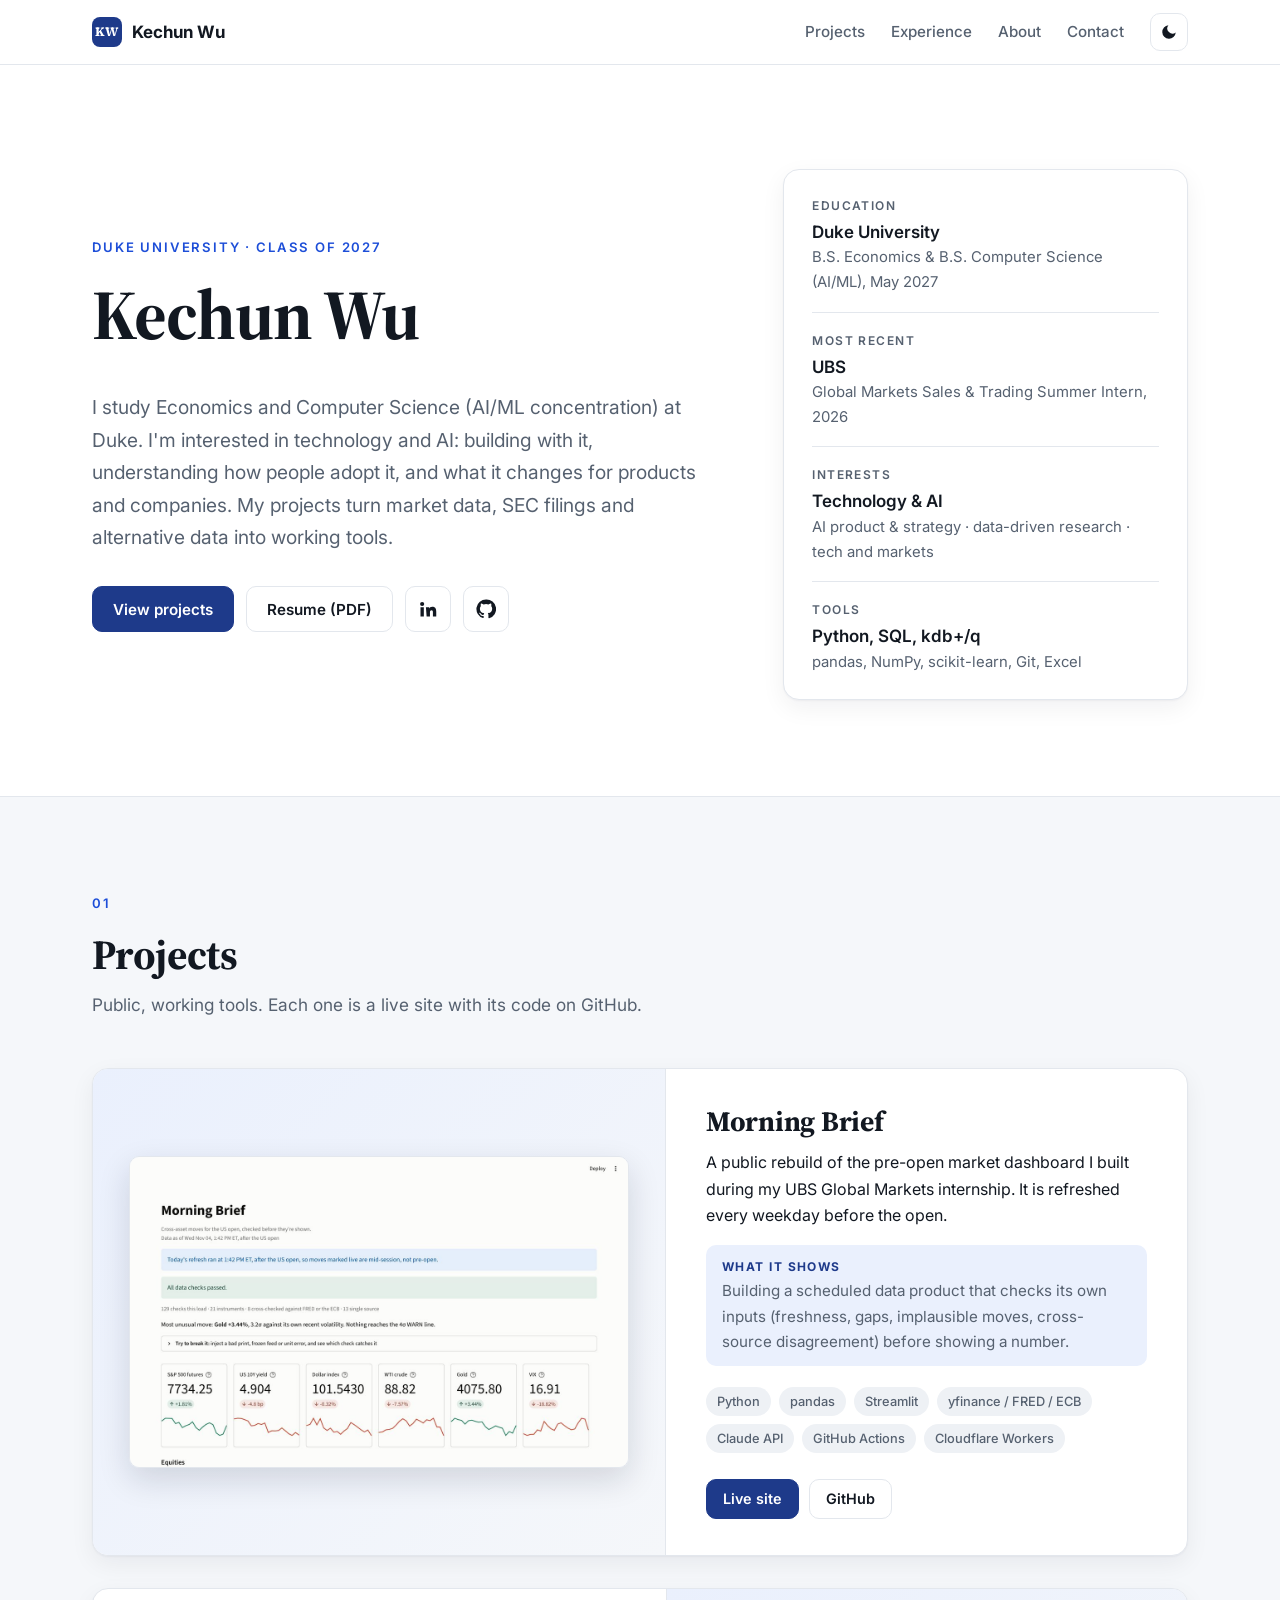
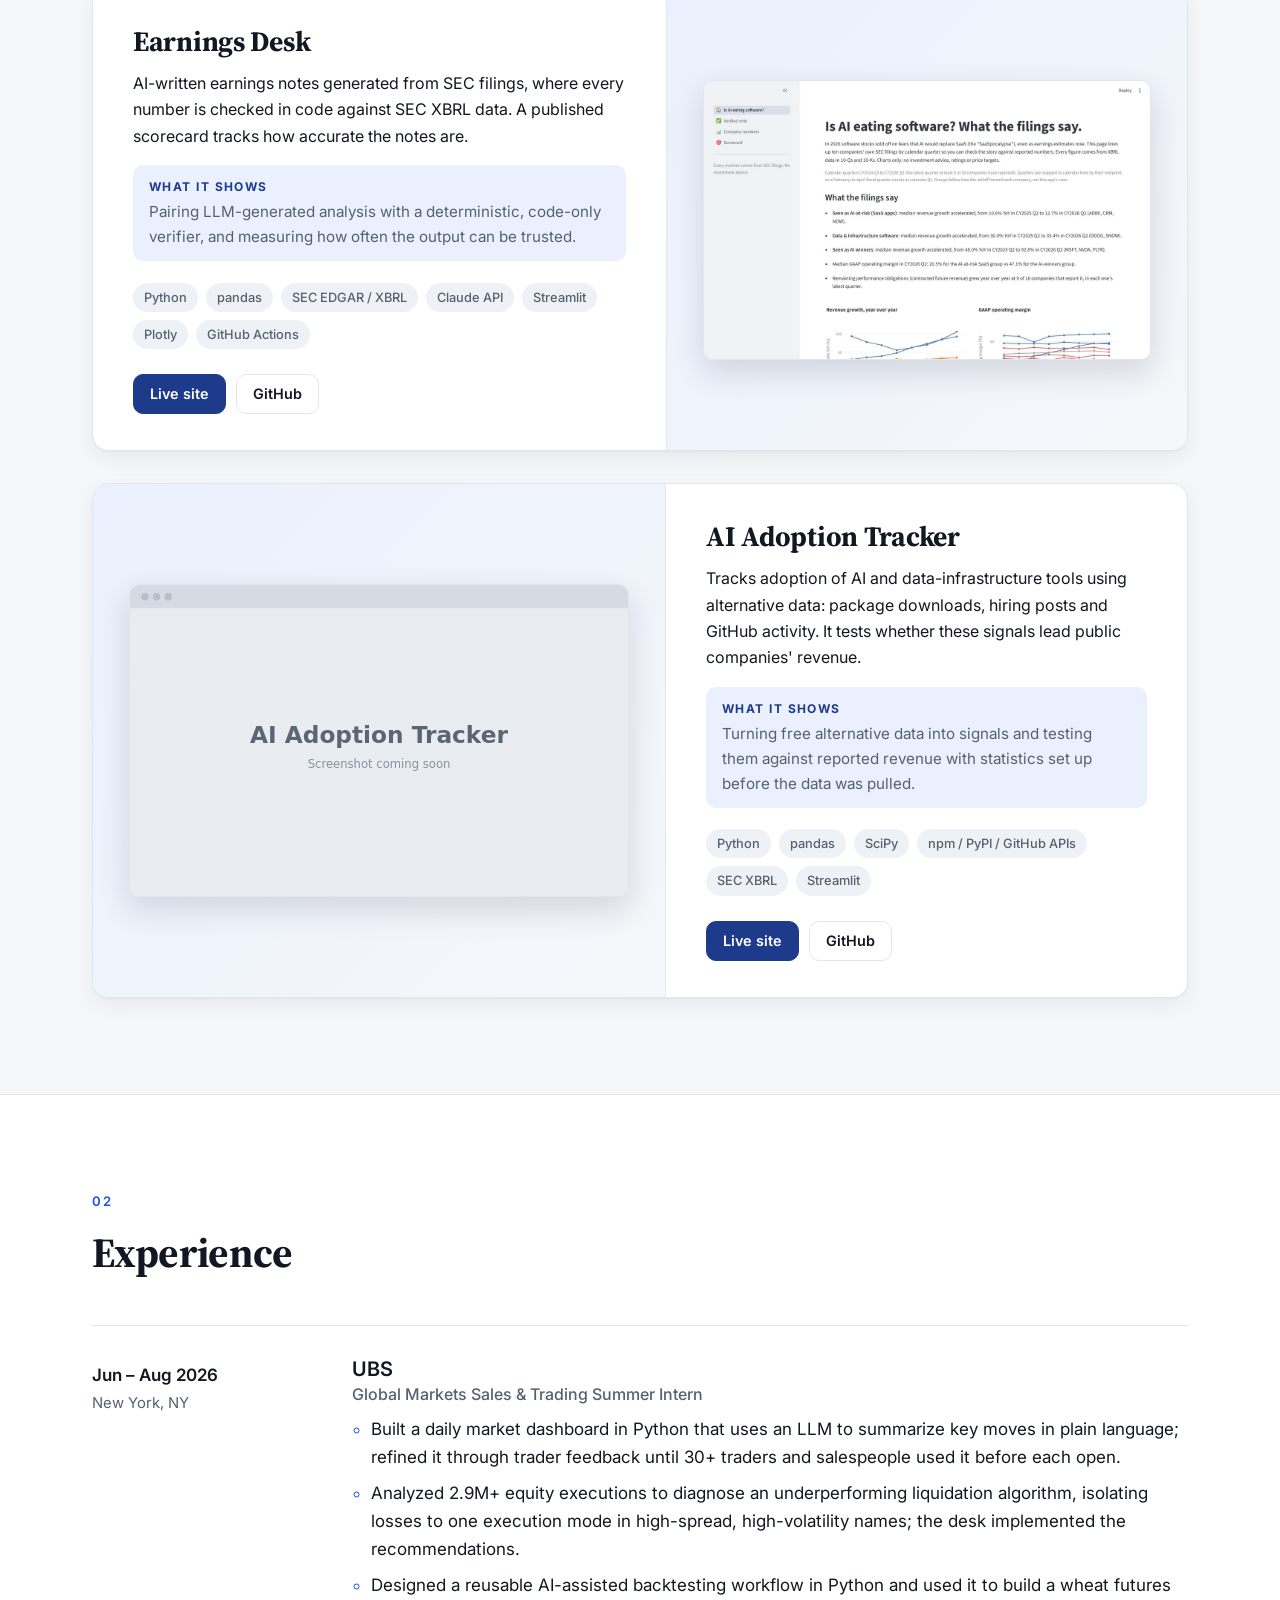
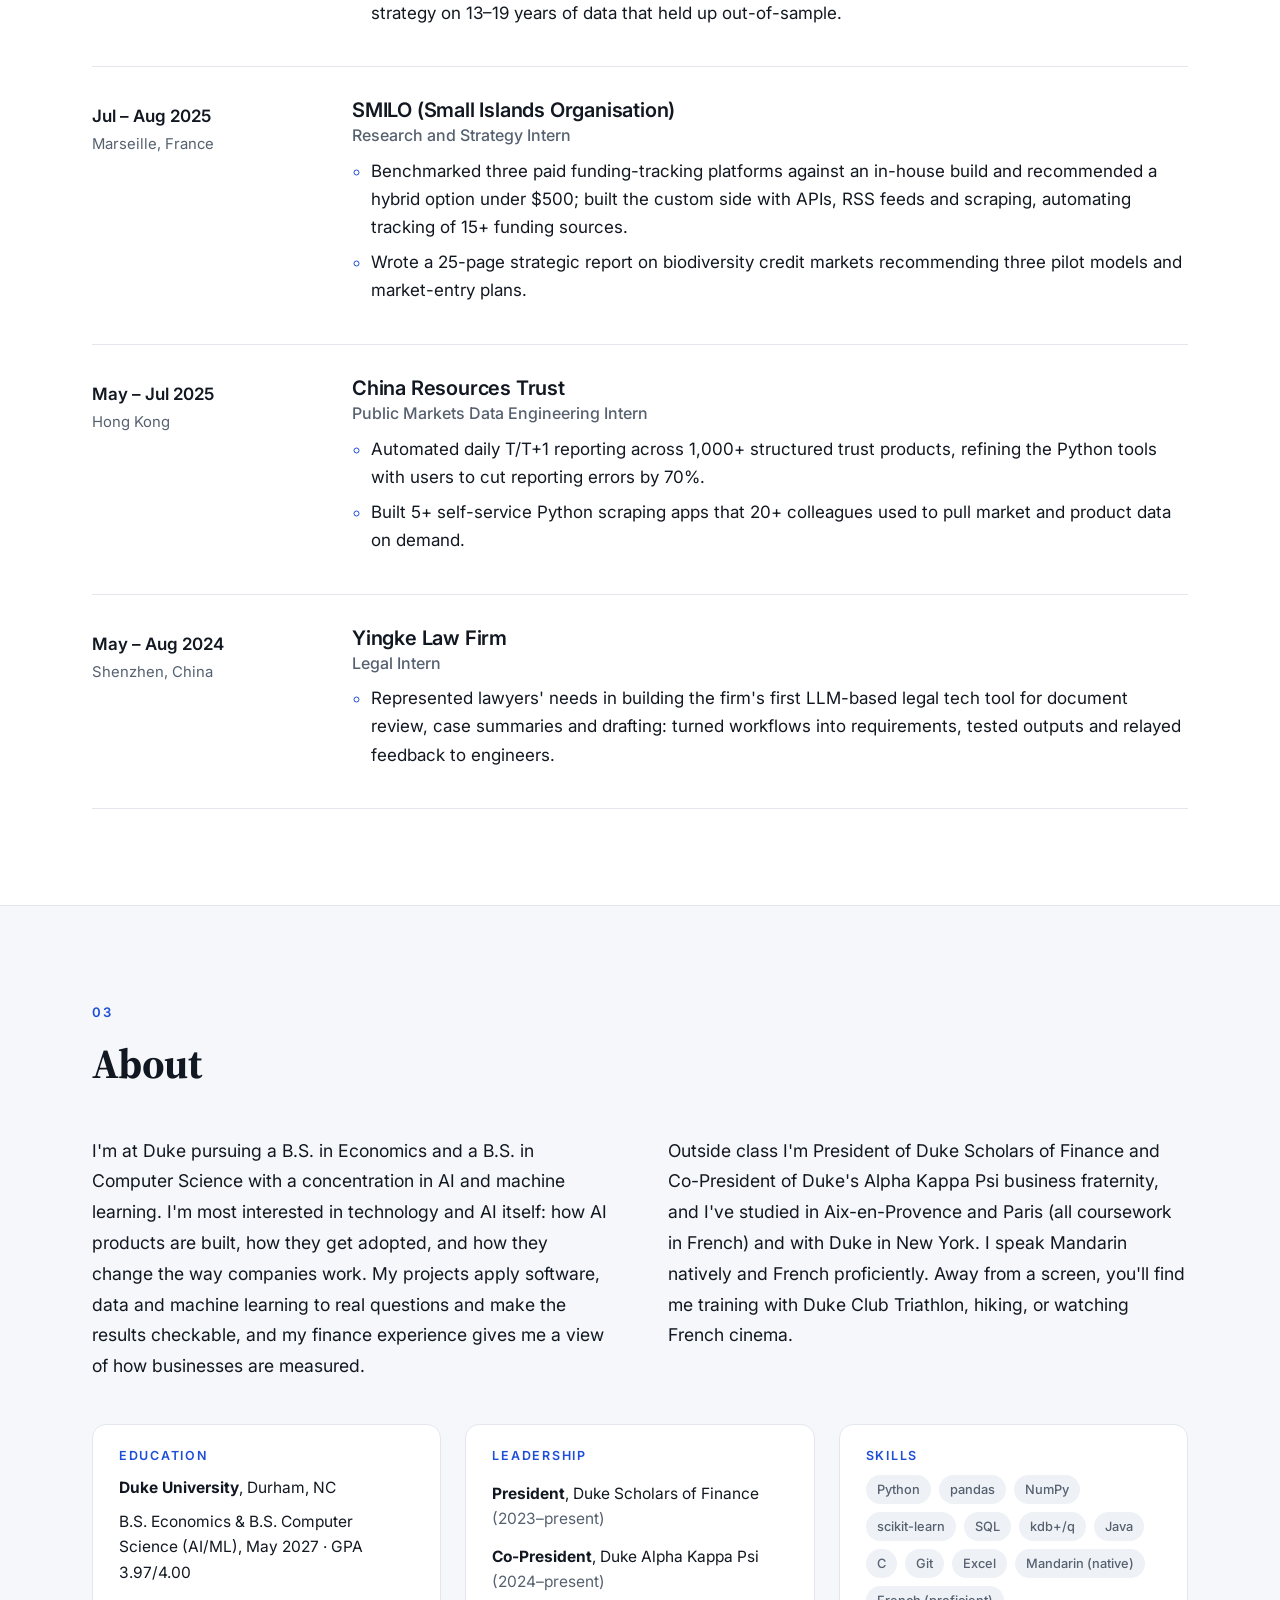
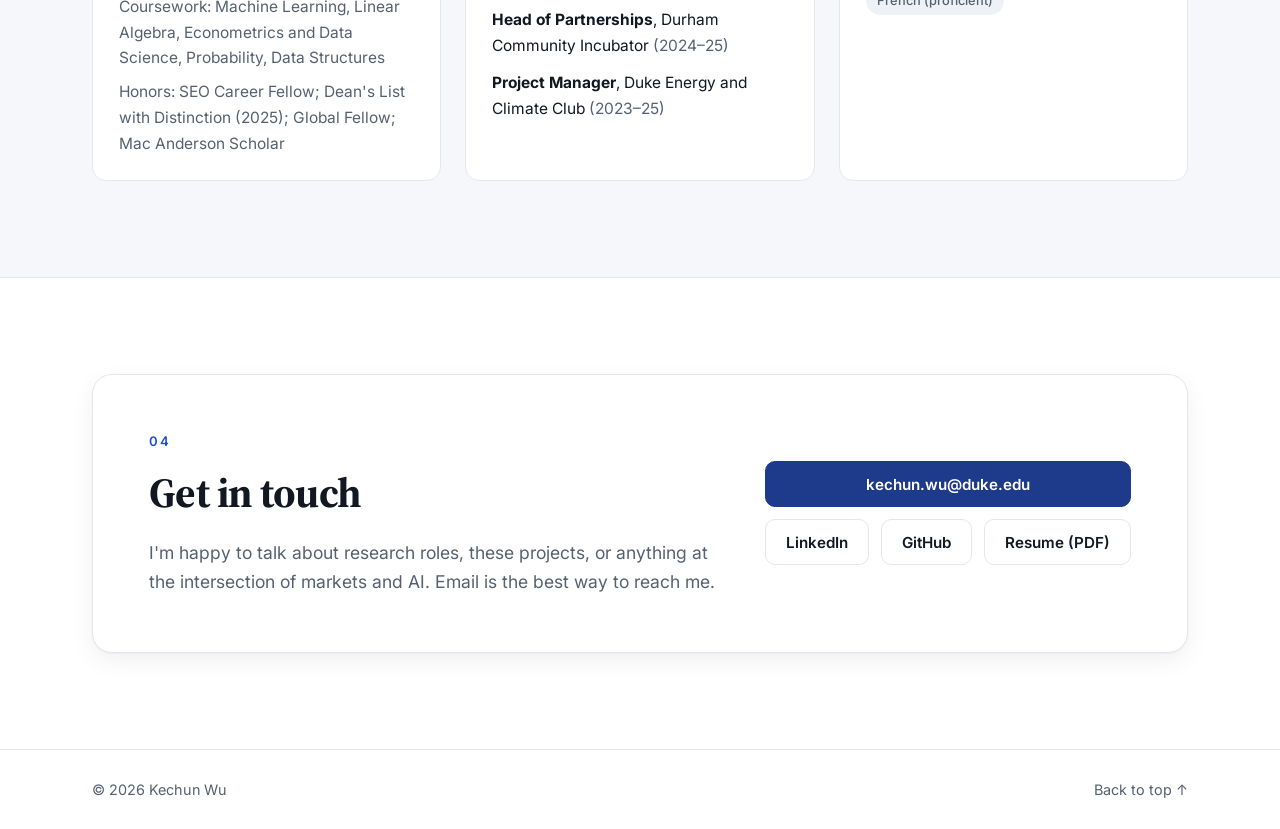
==== index.html @ bc440942 "Broaden interests to technology and AI; add Duke Scholars of Finance Co-Authored-By: Claude Opus 5.5" ====
<!doctype html>
<html lang="en">
<head>
  <meta charset="utf-8">
  <meta name="viewport" content="width=device-width, initial-scale=1">
  <title>Kechun Wu | Economics &amp; Computer Science, Duke '27</title>
  <meta name="description" content="Kechun Wu: Duke '27, B.S. Economics and B.S. Computer Science (AI/ML). Interested in technology and AI; projects in market data, SEC filings and alternative data.">
  <meta name="author" content="Kechun Wu">
  <link rel="canonical" href="https://kc31415.github.io/">

  <!-- Open Graph / social -->
  <meta property="og:type" content="website">
  <meta property="og:url" content="https://kc31415.github.io/">
  <meta property="og:title" content="Kechun Wu | Economics &amp; Computer Science, Duke '27">
  <meta property="og:description" content="Projects in market data, SEC filings and alternative data.">
  <meta property="og:image" content="https://kc31415.github.io/assets/img/og.png">
  <meta property="og:image:width" content="1200">
  <meta property="og:image:height" content="630">
  <meta name="twitter:card" content="summary_large_image">

  <link rel="icon" href="favicon.svg" type="image/svg+xml">
  <link rel="apple-touch-icon" href="assets/img/apple-touch-icon.png">
  <meta name="theme-color" content="#ffffff" media="(prefers-color-scheme: light)">
  <meta name="theme-color" content="#0e1318" media="(prefers-color-scheme: dark)">

  <link rel="preconnect" href="https://fonts.googleapis.com">
  <link rel="preconnect" href="https://fonts.gstatic.com" crossorigin>
  <link rel="stylesheet" href="https://fonts.googleapis.com/css2?family=Inter:wght@400;500;600;700&family=Source+Serif+4:opsz,wght@8..60,600;8..60,700&display=swap">

  <!-- Apply saved theme before paint to avoid a flash -->
  <script>
    try { var t = localStorage.getItem("theme"); if (t) document.documentElement.dataset.theme = t; } catch (e) {}
  </script>
  <link rel="stylesheet" href="styles.css">
</head>
<body>
  <a class="skip" href="#main">Skip to content</a>

  <header class="site-header">
    <div class="wrap nav">
      <a class="brand" href="#top"><span class="mark" aria-hidden="true">KW</span>Kechun Wu</a>
      <nav aria-label="Primary">
        <a href="#projects">Projects</a>
        <a href="#experience">Experience</a>
        <a href="#about" class="hide-sm">About</a>
        <a href="#contact">Contact</a>
        <button class="theme-toggle" type="button" aria-label="Toggle dark mode" title="Toggle dark mode">
          <svg class="icon-moon" viewBox="0 0 24 24" aria-hidden="true"><path d="M21 12.8A9 9 0 1 1 11.2 3a7 7 0 0 0 9.8 9.8z"/></svg>
          <svg class="icon-sun" viewBox="0 0 24 24" aria-hidden="true"><circle cx="12" cy="12" r="4.5"/><path d="M12 1.5v3M12 19.5v3M1.5 12h3M19.5 12h3M4.6 4.6l2.1 2.1M17.3 17.3l2.1 2.1M4.6 19.4l2.1-2.1M17.3 6.7l2.1-2.1"/></svg>
        </button>
      </nav>
    </div>
  </header>

  <main id="main">
    <!-- ===================== INTRO ===================== -->
    <section id="top" class="hero">
      <div class="wrap hero-grid">
        <div class="hero-text">
          <p class="eyebrow">Duke University &middot; Class of 2027</p>
          <h1>Kechun Wu</h1>
          <p class="lede">
            I study Economics and Computer Science (AI/ML concentration) at Duke. I'm interested in
            technology and AI: building with it, understanding how people adopt it, and what it changes
            for products and companies. My projects turn market data, SEC filings and alternative data
            into working tools.
          </p>
          <div class="cta">
            <a class="btn primary" href="#projects">View projects</a>
            <a class="btn" href="resume.pdf">Resume (PDF)</a>
            <a class="btn icon-btn" href="https://www.linkedin.com/in/kechun-wu/" aria-label="LinkedIn">
              <svg viewBox="0 0 24 24" aria-hidden="true"><path d="M4.98 3.5a2.5 2.5 0 1 1 0 5 2.5 2.5 0 0 1 0-5zM3 9.75h4V21H3zM9.5 9.75h3.8v1.6h.05c.53-1 1.83-2.05 3.77-2.05 4.03 0 4.78 2.65 4.78 6.1V21h-4v-4.95c0-1.18-.02-2.7-1.65-2.7-1.65 0-1.9 1.29-1.9 2.62V21h-4z"/></svg>
            </a>
            <a class="btn icon-btn" href="https://github.com/KC31415" aria-label="GitHub">
              <svg viewBox="0 0 24 24" aria-hidden="true"><path d="M12 .5a11.5 11.5 0 0 0-3.64 22.41c.58.1.79-.25.79-.56v-2c-3.2.7-3.88-1.37-3.88-1.37-.52-1.33-1.28-1.69-1.28-1.69-1.05-.71.08-.7.08-.7 1.16.08 1.77 1.2 1.77 1.2 1.03 1.77 2.7 1.26 3.36.96.1-.75.4-1.26.73-1.55-2.55-.29-5.24-1.28-5.24-5.69 0-1.26.45-2.29 1.19-3.1-.12-.29-.52-1.46.11-3.05 0 0 .97-.31 3.17 1.18a11 11 0 0 1 5.77 0c2.2-1.49 3.17-1.18 3.17-1.18.63 1.59.23 2.76.11 3.05.74.81 1.19 1.84 1.19 3.1 0 4.42-2.7 5.4-5.26 5.68.41.36.78 1.06.78 2.14v3.17c0 .31.21.67.8.56A11.5 11.5 0 0 0 12 .5z"/></svg>
            </a>
          </div>
        </div>

        <aside class="glance" aria-label="At a glance">
          <dl>
            <div><dt>Education</dt><dd>Duke University<br><span>B.S. Economics &amp; B.S. Computer Science (AI/ML), May 2027</span></dd></div>
            <div><dt>Most recent</dt><dd>UBS<br><span>Global Markets Sales &amp; Trading Summer Intern, 2026</span></dd></div>
            <div><dt>Interests</dt><dd>Technology &amp; AI<br><span>AI product &amp; strategy &middot; data-driven research &middot; tech and markets</span></dd></div>
            <div><dt>Tools</dt><dd>Python, SQL, kdb+/q<br><span>pandas, NumPy, scikit-learn, Git, Excel</span></dd></div>
          </dl>
        </aside>
      </div>
    </section>

    <!-- ===================== PROJECTS ===================== -->
    <section id="projects" class="band">
      <div class="wrap">
        <div class="section-head">
          <p class="kicker">01</p>
          <h2>Projects</h2>
          <p class="section-sub">Public, working tools. Each one is a live site with its code on GitHub.</p>
        </div>

        <!--
          ================================================================
          PROJECT CARDS: EDIT HERE
          Each project is one <article class="project"> ... </article> block.
          To add a project, copy a whole block and change the text/links.
          To change a screenshot, put an image in assets/img/ and update
          the <img src="..."> (1200x750 or any 16:10 image fits best).
          ================================================================
        -->
        <div class="projects">

          <!-- ---------- Project 1: Morning Brief ---------- -->
          <article class="project">
            <a class="shot" href="https://kc31415.github.io/morning-brief">
              <img src="assets/img/morning-brief.jpg" alt="Morning Brief dashboard screenshot" width="1200" height="750" loading="lazy">
            </a>
            <div class="project-body">
              <h3>Morning Brief</h3>
              <p>A public rebuild of the pre-open market dashboard I built during my UBS Global Markets internship. It is refreshed every weekday before the open.</p>
              <p class="shows"><strong>What it shows</strong> Building a scheduled data product that checks its own inputs (freshness, gaps, implausible moves, cross-source disagreement) before showing a number.</p>
              <ul class="tags" aria-label="Tech stack">
                <li>Python</li><li>pandas</li><li>Streamlit</li><li>yfinance / FRED / ECB</li><li>Claude API</li><li>GitHub Actions</li><li>Cloudflare Workers</li>
              </ul>
              <div class="links">
                <a class="btn primary sm" href="https://kc31415.github.io/morning-brief">Live site</a>
                <a class="btn sm" href="https://github.com/KC31415/morning-brief">GitHub</a>
              </div>
            </div>
          </article>

          <!-- ---------- Project 2: Earnings Desk ---------- -->
          <article class="project">
            <a class="shot" href="https://kc31415.github.io/earnings-desk">
              <img src="assets/img/earnings-desk.jpg" alt="Earnings Desk app screenshot" width="1200" height="750" loading="lazy">
            </a>
            <div class="project-body">
              <h3>Earnings Desk</h3>
              <p>AI-written earnings notes generated from SEC filings, where every number is checked in code against SEC XBRL data. A published scorecard tracks how accurate the notes are.</p>
              <p class="shows"><strong>What it shows</strong> Pairing LLM-generated analysis with a deterministic, code-only verifier, and measuring how often the output can be trusted.</p>
              <ul class="tags" aria-label="Tech stack">
                <li>Python</li><li>pandas</li><li>SEC EDGAR / XBRL</li><li>Claude API</li><li>Streamlit</li><li>Plotly</li><li>GitHub Actions</li>
              </ul>
              <div class="links">
                <a class="btn primary sm" href="https://kc31415.github.io/earnings-desk">Live site</a>
                <a class="btn sm" href="https://github.com/KC31415/earnings-desk">GitHub</a>
              </div>
            </div>
          </article>

          <!-- ---------- Project 3: AI Adoption Tracker ---------- -->
          <article class="project">
            <a class="shot" href="https://kc31415.github.io/ai-adoption-tracker">
              <img src="assets/img/ai-adoption-tracker.svg" alt="AI Adoption Tracker screenshot placeholder" width="1200" height="750" loading="lazy">
            </a>
            <div class="project-body">
              <h3>AI Adoption Tracker</h3>
              <p>Tracks adoption of AI and data-infrastructure tools using alternative data: package downloads, hiring posts and GitHub activity. It tests whether these signals lead public companies' revenue.</p>
              <p class="shows"><strong>What it shows</strong> Turning free alternative data into signals and testing them against reported revenue with statistics set up before the data was pulled.</p>
              <ul class="tags" aria-label="Tech stack">
                <li>Python</li><li>pandas</li><li>SciPy</li><li>npm / PyPI / GitHub APIs</li><li>SEC XBRL</li><li>Streamlit</li>
              </ul>
              <div class="links">
                <a class="btn primary sm" href="https://kc31415.github.io/ai-adoption-tracker">Live site</a>
                <a class="btn sm" href="https://github.com/KC31415/ai-adoption-tracker">GitHub</a>
              </div>
            </div>
          </article>

        </div>
        <!-- ================ END PROJECT CARDS ================ -->
      </div>
    </section>

    <!-- ===================== EXPERIENCE ===================== -->
    <section id="experience">
      <div class="wrap">
        <div class="section-head">
          <p class="kicker">02</p>
          <h2>Experience</h2>
        </div>

        <ol class="timeline">
          <li class="role">
            <div class="role-meta"><span class="when">Jun &ndash; Aug 2026</span><span class="where">New York, NY</span></div>
            <div class="role-body">
              <h3>UBS <span>Global Markets Sales &amp; Trading Summer Intern</span></h3>
              <ul>
                <li>Built a daily market dashboard in Python that uses an LLM to summarize key moves in plain language; refined it through trader feedback until 30+ traders and salespeople used it before each open.</li>
                <li>Analyzed 2.9M+ equity executions to diagnose an underperforming liquidation algorithm, isolating losses to one execution mode in high-spread, high-volatility names; the desk implemented the recommendations.</li>
                <li>Designed a reusable AI-assisted backtesting workflow in Python and used it to build a wheat futures strategy on 13&ndash;19 years of data that held up out-of-sample.</li>
              </ul>
            </div>
          </li>
          <li class="role">
            <div class="role-meta"><span class="when">Jul &ndash; Aug 2025</span><span class="where">Marseille, France</span></div>
            <div class="role-body">
              <h3>SMILO (Small Islands Organisation) <span>Research and Strategy Intern</span></h3>
              <ul>
                <li>Benchmarked three paid funding-tracking platforms against an in-house build and recommended a hybrid option under $500; built the custom side with APIs, RSS feeds and scraping, automating tracking of 15+ funding sources.</li>
                <li>Wrote a 25-page strategic report on biodiversity credit markets recommending three pilot models and market-entry plans.</li>
              </ul>
            </div>
          </li>
          <li class="role">
            <div class="role-meta"><span class="when">May &ndash; Jul 2025</span><span class="where">Hong Kong</span></div>
            <div class="role-body">
              <h3>China Resources Trust <span>Public Markets Data Engineering Intern</span></h3>
              <ul>
                <li>Automated daily T/T+1 reporting across 1,000+ structured trust products, refining the Python tools with users to cut reporting errors by 70%.</li>
                <li>Built 5+ self-service Python scraping apps that 20+ colleagues used to pull market and product data on demand.</li>
              </ul>
            </div>
          </li>
          <li class="role">
            <div class="role-meta"><span class="when">May &ndash; Aug 2024</span><span class="where">Shenzhen, China</span></div>
            <div class="role-body">
              <h3>Yingke Law Firm <span>Legal Intern</span></h3>
              <ul>
                <li>Represented lawyers' needs in building the firm's first LLM-based legal tech tool for document review, case summaries and drafting: turned workflows into requirements, tested outputs and relayed feedback to engineers.</li>
              </ul>
            </div>
          </li>
        </ol>
      </div>
    </section>

    <!-- ===================== ABOUT ===================== -->
    <section id="about" class="band">
      <div class="wrap">
        <div class="section-head">
          <p class="kicker">03</p>
          <h2>About</h2>
        </div>

        <div class="about-grid">
          <div class="about-text">
            <p>
              I'm at Duke pursuing a B.S. in Economics and a B.S. in Computer Science with a
              concentration in AI and machine learning. I'm most interested in technology and AI itself:
              how AI products are built, how they get adopted, and how they change the way companies
              work. My projects apply software, data and machine learning to real questions and make
              the results checkable, and my finance experience gives me a view of how businesses are
              measured.
            </p>
            <p>
              Outside class I'm President of Duke Scholars of Finance and Co-President of Duke's Alpha Kappa Psi
              business fraternity, and I've studied
              in Aix-en-Provence and Paris (all coursework in French) and with Duke in New York.
              I speak Mandarin natively and French proficiently. Away from a screen, you'll find me
              training with Duke Club Triathlon, hiking, or watching French cinema.
            </p>
          </div>

          <div class="about-cards">
            <div class="info-card">
              <h3>Education</h3>
              <p><strong>Duke University</strong>, Durham, NC</p>
              <p>B.S. Economics &amp; B.S. Computer Science (AI/ML), May 2027 &middot; GPA 3.97/4.00</p>
              <p class="muted">Coursework: Machine Learning, Linear Algebra, Econometrics and Data Science, Probability, Data Structures</p>
              <p class="muted">Honors: SEO Career Fellow; Dean's List with Distinction (2025); Global Fellow; Mac Anderson Scholar</p>
            </div>
            <div class="info-card">
              <h3>Leadership</h3>
              <ul class="plain">
                <li><strong>President</strong>, Duke Scholars of Finance <span class="muted">(2023&ndash;present)</span></li>
                <li><strong>Co-President</strong>, Duke Alpha Kappa Psi <span class="muted">(2024&ndash;present)</span></li>
                <li><strong>Head of Partnerships</strong>, Durham Community Incubator <span class="muted">(2024&ndash;25)</span></li>
                <li><strong>Project Manager</strong>, Duke Energy and Climate Club <span class="muted">(2023&ndash;25)</span></li>
              </ul>
            </div>
            <div class="info-card">
              <h3>Skills</h3>
              <ul class="tags">
                <li>Python</li><li>pandas</li><li>NumPy</li><li>scikit-learn</li><li>SQL</li><li>kdb+/q</li><li>Java</li><li>C</li><li>Git</li><li>Excel</li><li>Mandarin (native)</li><li>French (proficient)</li>
              </ul>
            </div>
          </div>
        </div>
      </div>
    </section>

    <!-- ===================== CONTACT ===================== -->
    <section id="contact">
      <div class="wrap">
        <div class="contact-panel">
          <div>
            <p class="kicker">04</p>
            <h2>Get in touch</h2>
            <p>I'm happy to talk about research roles, these projects, or anything at the intersection of markets and AI. Email is the best way to reach me.</p>
          </div>
          <ul class="contact">
            <li><a class="btn primary" href="mailto:kechun.wu@duke.edu">kechun.wu@duke.edu</a></li>
            <li><a class="btn" href="https://www.linkedin.com/in/kechun-wu/">LinkedIn</a></li>
            <li><a class="btn" href="https://github.com/KC31415">GitHub</a></li>
            <li><a class="btn" href="resume.pdf">Resume (PDF)</a></li>
          </ul>
        </div>
      </div>
    </section>
  </main>

  <footer class="site-footer">
    <div class="wrap">
      <p>&copy; <span id="year">2026</span> Kechun Wu</p>
      <p><a href="#top">Back to top &uarr;</a></p>
    </div>
  </footer>

  <script src="script.js" defer></script>
</body>
</html>
---- styles.css ----
/* ---------- Theme tokens ---------- */
:root {
  --bg: #ffffff;
  --bg-alt: #f5f7fa;
  --surface: #ffffff;
  --text: #121821;
  --muted: #566170;
  --border: #e3e7ed;
  --accent: #1d4ed8;
  --accent-strong: #1e3a8a;
  --accent-soft: #eaf0fd;
  --accent-contrast: #ffffff;
  --tag-bg: #eef1f5;
  --shadow: 0 1px 2px rgba(16, 24, 40, .04), 0 8px 24px rgba(16, 24, 40, .06);
  --serif: "Source Serif 4", Georgia, "Times New Roman", serif;
  --sans: Inter, system-ui, -apple-system, "Segoe UI", Roboto, "Helvetica Neue", Arial, sans-serif;
  color-scheme: light;
}
@media (prefers-color-scheme: dark) {
  :root:not([data-theme="light"]) {
    --bg: #0e1318;
    --bg-alt: #131a21;
    --surface: #18212a;
    --text: #e8ecf1;
    --muted: #9ba7b5;
    --border: #273240;
    --accent: #8db4ff;
    --accent-strong: #b5ceff;
    --accent-soft: #1a2638;
    --accent-contrast: #0e1318;
    --tag-bg: #212c38;
    --shadow: 0 1px 2px rgba(0, 0, 0, .3), 0 8px 24px rgba(0, 0, 0, .25);
    color-scheme: dark;
  }
}
:root[data-theme="dark"] {
  --bg: #0e1318;
  --bg-alt: #131a21;
  --surface: #18212a;
  --text: #e8ecf1;
  --muted: #9ba7b5;
  --border: #273240;
  --accent: #8db4ff;
  --accent-strong: #b5ceff;
  --accent-soft: #1a2638;
  --accent-contrast: #0e1318;
  --tag-bg: #212c38;
  --shadow: 0 1px 2px rgba(0, 0, 0, .3), 0 8px 24px rgba(0, 0, 0, .25);
  color-scheme: dark;
}

/* ---------- Base ---------- */
*, *::before, *::after { box-sizing: border-box; }
html { scroll-behavior: smooth; scroll-padding-top: 76px; -webkit-text-size-adjust: 100%; }
@media (prefers-reduced-motion: reduce) { html { scroll-behavior: auto; } }
body {
  margin: 0;
  background: var(--bg);
  color: var(--text);
  font: 17px/1.65 var(--sans);
  -webkit-font-smoothing: antialiased;
}
img { max-width: 100%; height: auto; display: block; }
a { color: var(--accent); text-underline-offset: 3px; }
:focus-visible { outline: 2px solid var(--accent); outline-offset: 3px; border-radius: 6px; }
p { margin: 0 0 1em; }

.wrap { max-width: 1160px; margin: 0 auto; padding: 0 32px; }
section { padding: 96px 0; }
.band { background: var(--bg-alt); border-top: 1px solid var(--border); border-bottom: 1px solid var(--border); }

h1, h2, h3 { margin: 0 0 .5em; line-height: 1.15; }
h1, h2 { font-family: var(--serif); font-weight: 700; letter-spacing: -.015em; }
h1 { font-size: clamp(2.8rem, 7vw, 4.4rem); }
h2 { font-size: clamp(2rem, 4vw, 2.6rem); }
h3 { font-size: 1.25rem; font-weight: 600; letter-spacing: -.01em; }

.skip { position: absolute; left: -9999px; }
.skip:focus { left: 12px; top: 12px; z-index: 100; background: var(--surface); padding: 8px 12px; }
.muted { color: var(--muted); }

/* ---------- Header ---------- */
.site-header {
  position: sticky; top: 0; z-index: 10;
  background: color-mix(in srgb, var(--bg) 85%, transparent);
  backdrop-filter: saturate(160%) blur(10px);
  -webkit-backdrop-filter: saturate(160%) blur(10px);
  border-bottom: 1px solid var(--border);
}
.nav { display: flex; align-items: center; justify-content: space-between; height: 64px; gap: 12px; }
.brand { display: inline-flex; align-items: center; gap: 10px; font-weight: 700; color: var(--text); text-decoration: none; white-space: nowrap; }
.mark {
  display: inline-grid; place-items: center; width: 30px; height: 30px; border-radius: 8px;
  background: var(--accent-strong); color: #fff; font: 700 .8rem/1 var(--serif); letter-spacing: .02em;
}
:root[data-theme="dark"] .mark { color: #0e1318; }
@media (prefers-color-scheme: dark) { :root:not([data-theme="light"]) .mark { color: #0e1318; } }
nav { display: flex; align-items: center; gap: 26px; }
nav a { color: var(--muted); text-decoration: none; font-size: .95rem; font-weight: 500; }
nav a:hover { color: var(--text); }
.theme-toggle {
  display: inline-grid; place-items: center;
  width: 38px; height: 38px; padding: 0;
  border: 1px solid var(--border); border-radius: 10px;
  background: var(--surface); color: var(--text); cursor: pointer;
}
.theme-toggle:hover { border-color: var(--accent); }
.theme-toggle svg { width: 18px; height: 18px; fill: none; stroke: currentColor; stroke-width: 1.8; stroke-linecap: round; }
.theme-toggle .icon-moon { fill: currentColor; stroke: none; }
.icon-sun { display: none; }
:root[data-theme="dark"] .icon-sun { display: block; }
:root[data-theme="dark"] .icon-moon { display: none; }
@media (prefers-color-scheme: dark) {
  :root:not([data-theme="light"]) .icon-sun { display: block; }
  :root:not([data-theme="light"]) .icon-moon { display: none; }
}

/* ---------- Buttons ---------- */
.btn {
  display: inline-flex; align-items: center; justify-content: center; gap: 8px;
  min-height: 46px; padding: 0 20px; border-radius: 10px;
  border: 1px solid var(--border); background: var(--surface);
  color: var(--text); text-decoration: none; font-weight: 600; font-size: .95rem;
  transition: border-color .15s, background .15s, transform .15s;
}
.btn:hover { border-color: var(--accent); transform: translateY(-1px); }
.btn.primary { background: var(--accent-strong); border-color: var(--accent-strong); color: #fff; }
.btn.primary:hover { background: var(--accent); border-color: var(--accent); }
:root[data-theme="dark"] .btn.primary { color: #0e1318; }
@media (prefers-color-scheme: dark) { :root:not([data-theme="light"]) .btn.primary { color: #0e1318; } }
.btn.sm { min-height: 40px; padding: 0 16px; font-size: .9rem; }
.icon-btn { width: 46px; padding: 0; }
.icon-btn svg { width: 20px; height: 20px; fill: currentColor; }
@media (prefers-reduced-motion: reduce) { .btn { transition: none; } .btn:hover { transform: none; } }

/* ---------- Hero ---------- */
.hero { padding: 104px 0 96px; }
.hero-grid { display: grid; grid-template-columns: minmax(0, 1.55fr) minmax(0, 1fr); gap: 64px; align-items: center; }
.eyebrow, .kicker {
  color: var(--accent); font-size: .82rem; font-weight: 600;
  text-transform: uppercase; letter-spacing: .14em; margin: 0 0 1rem;
}
.lede { font-size: 1.2rem; line-height: 1.7; color: var(--muted); margin: 0 0 2rem; }
.cta { display: flex; flex-wrap: wrap; gap: 12px; }

.glance {
  background: var(--surface); border: 1px solid var(--border); border-radius: 16px;
  box-shadow: var(--shadow); padding: 8px 28px;
}
.glance dl { margin: 0; }
.glance div { padding: 18px 0; border-top: 1px solid var(--border); }
.glance div:first-child { border-top: 0; }
.glance dt { font-size: .75rem; font-weight: 600; text-transform: uppercase; letter-spacing: .12em; color: var(--muted); margin-bottom: 4px; }
.glance dd { margin: 0; font-weight: 600; line-height: 1.45; }
.glance dd span { font-weight: 400; color: var(--muted); font-size: .93rem; }

/* ---------- Section heads ---------- */
.section-head { margin-bottom: 48px; }
.section-head h2 { margin-bottom: .3em; }
.section-sub { color: var(--muted); font-size: 1.08rem; margin: 0; }

/* ---------- Projects ---------- */
.projects { display: grid; gap: 32px; }
.project {
  display: grid; grid-template-columns: minmax(0, 1.1fr) minmax(0, 1fr);
  background: var(--surface); border: 1px solid var(--border); border-radius: 16px;
  overflow: hidden; box-shadow: var(--shadow);
}
.project:nth-child(even) .shot { order: 2; border-right: 0; border-left: 1px solid var(--border); }
.shot {
  display: flex; align-items: center; justify-content: center; padding: 36px;
  background: linear-gradient(135deg, var(--accent-soft), var(--bg-alt));
  border-right: 1px solid var(--border);
}
.shot img {
  width: 100%; aspect-ratio: 16 / 10; object-fit: cover; object-position: top left;
  border-radius: 10px; border: 1px solid var(--border);
  box-shadow: 0 12px 32px rgba(16, 24, 40, .14); transition: transform .3s ease;
}
.shot:hover img { transform: translateY(-3px); }
@media (prefers-reduced-motion: reduce) { .shot img { transition: none; } .shot:hover img { transform: none; } }
.project-body { display: flex; flex-direction: column; padding: 36px 40px; }
.project-body h3 { font-family: var(--serif); font-size: 1.75rem; font-weight: 700; margin-bottom: .45em; }
.project-body p { font-size: 1rem; }
.shows {
  color: var(--muted); background: var(--accent-soft); border-radius: 10px;
  padding: 12px 16px; font-size: .95rem !important;
}
.shows strong { display: block; color: var(--accent-strong); font-size: .75rem; text-transform: uppercase; letter-spacing: .12em; margin-bottom: 2px; }
.tags { display: flex; flex-wrap: wrap; gap: 8px; list-style: none; padding: 0; margin: .4rem 0 1.6rem; }
.tags li { background: var(--tag-bg); color: var(--muted); font-size: .8rem; font-weight: 500; padding: 4px 11px; border-radius: 999px; }
.links { margin-top: auto; display: flex; flex-wrap: wrap; gap: 10px; }

/* ---------- Experience ---------- */
.timeline { list-style: none; margin: 0; padding: 0; }
.role {
  display: grid; grid-template-columns: 220px minmax(0, 1fr); gap: 40px;
  padding: 32px 0; border-top: 1px solid var(--border);
}
.role:last-child { border-bottom: 1px solid var(--border); }
.role-meta { display: flex; flex-direction: column; gap: 2px; padding-top: 3px; }
.when { font-weight: 600; }
.where { color: var(--muted); font-size: .93rem; }
.role-body h3 { margin-bottom: .6em; }
.role-body h3 span { display: block; margin-top: 4px; font-size: 1rem; font-weight: 500; color: var(--muted); letter-spacing: 0; }
.role-body ul { margin: 0; padding-left: 1.1em; }
.role-body li { margin-bottom: .45em; }
.role-body li::marker { color: var(--accent); }

/* ---------- About ---------- */
.about-text { columns: 2; column-gap: 56px; margin-bottom: 40px; }
.about-text p { font-size: 1.1rem; line-height: 1.75; break-inside: avoid; }
.about-cards { display: grid; grid-template-columns: repeat(3, minmax(0, 1fr)); gap: 24px; align-items: stretch; }
.info-card { background: var(--surface); border: 1px solid var(--border); border-radius: 14px; padding: 24px 26px; }
.info-card h3 { font-size: .78rem; text-transform: uppercase; letter-spacing: .14em; color: var(--accent); margin-bottom: .9em; }
.info-card p { font-size: .97rem; margin-bottom: .55em; }
.info-card p:last-child { margin-bottom: 0; }
.info-card .tags { margin: 0; }
.plain { list-style: none; margin: 0; padding: 0; }
.plain li { padding: 6px 0; font-size: .97rem; }

/* ---------- Contact ---------- */
.contact-panel {
  display: grid; grid-template-columns: minmax(0, 1fr) auto; gap: 48px; align-items: center;
  background: var(--surface); border: 1px solid var(--border); border-radius: 20px;
  box-shadow: var(--shadow); padding: 56px;
}
.contact-panel p:not(.kicker) { color: var(--muted); font-size: 1.1rem; margin: 0; }
.contact { list-style: none; padding: 0; margin: 0; display: grid; grid-template-columns: repeat(3, auto); gap: 12px; }
.contact li:first-child { grid-column: 1 / -1; }
.contact .btn { width: 100%; }

/* ---------- Footer ---------- */
.site-footer { border-top: 1px solid var(--border); padding: 28px 0; color: var(--muted); font-size: .9rem; }
.site-footer .wrap { display: flex; justify-content: space-between; gap: 16px; }
.site-footer p { margin: 0; }
.site-footer a { color: var(--muted); text-decoration: none; }
.site-footer a:hover { color: var(--text); }

/* ---------- Responsive ---------- */
@media (max-width: 960px) {
  .hero-grid { grid-template-columns: 1fr; gap: 40px; }
  .about-text { columns: 1; margin-bottom: 28px; }
  .about-cards { grid-template-columns: 1fr; }
  .shot { padding: 24px; }
  .project { grid-template-columns: 1fr; }
  .project:nth-child(even) .shot { order: 0; border-left: 0; }
  .shot, .project:nth-child(even) .shot { border-right: 0; border-bottom: 1px solid var(--border); }
  .contact-panel { grid-template-columns: 1fr; padding: 40px; }
}
@media (max-width: 640px) {
  body { font-size: 16px; }
  .wrap { padding: 0 20px; }
  section { padding: 64px 0; }
  .hero { padding: 56px 0 64px; }
  .lede { font-size: 1.08rem; }
  nav { gap: 16px; }
  nav a { font-size: .9rem; }
  .hide-sm { display: none; }
  .brand { font-size: 0; gap: 0; }
  .brand .mark { font-size: .8rem; }
  .section-head { margin-bottom: 32px; }
  .project-body { padding: 26px 22px; }
  .project-body h3 { font-size: 1.5rem; }
  .role { grid-template-columns: 1fr; gap: 8px; padding: 26px 0; }
  .role-meta { flex-direction: row; flex-wrap: wrap; gap: 4px 12px; }
  .contact-panel { padding: 28px 22px; }
  .contact { grid-template-columns: 1fr; }
  .shot { padding: 16px; }
  .site-footer .wrap { flex-direction: column; gap: 4px; }
}
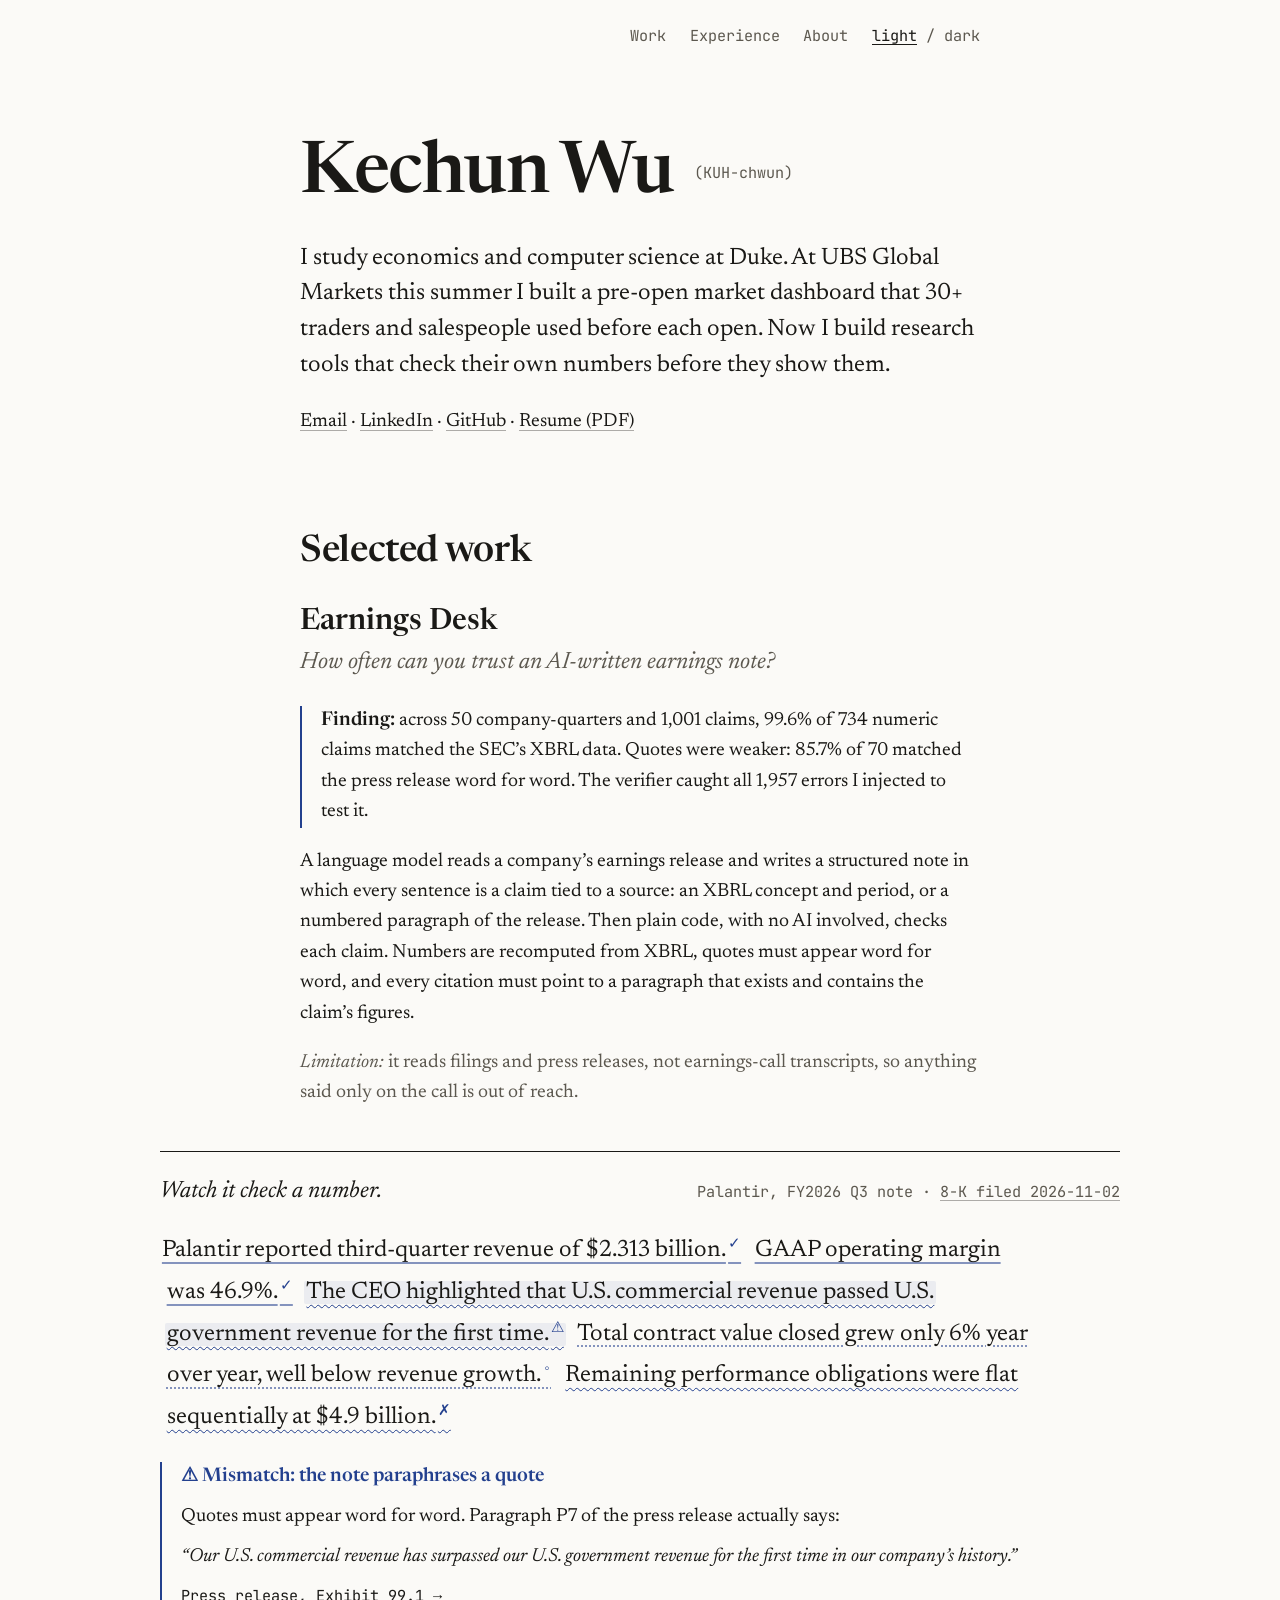
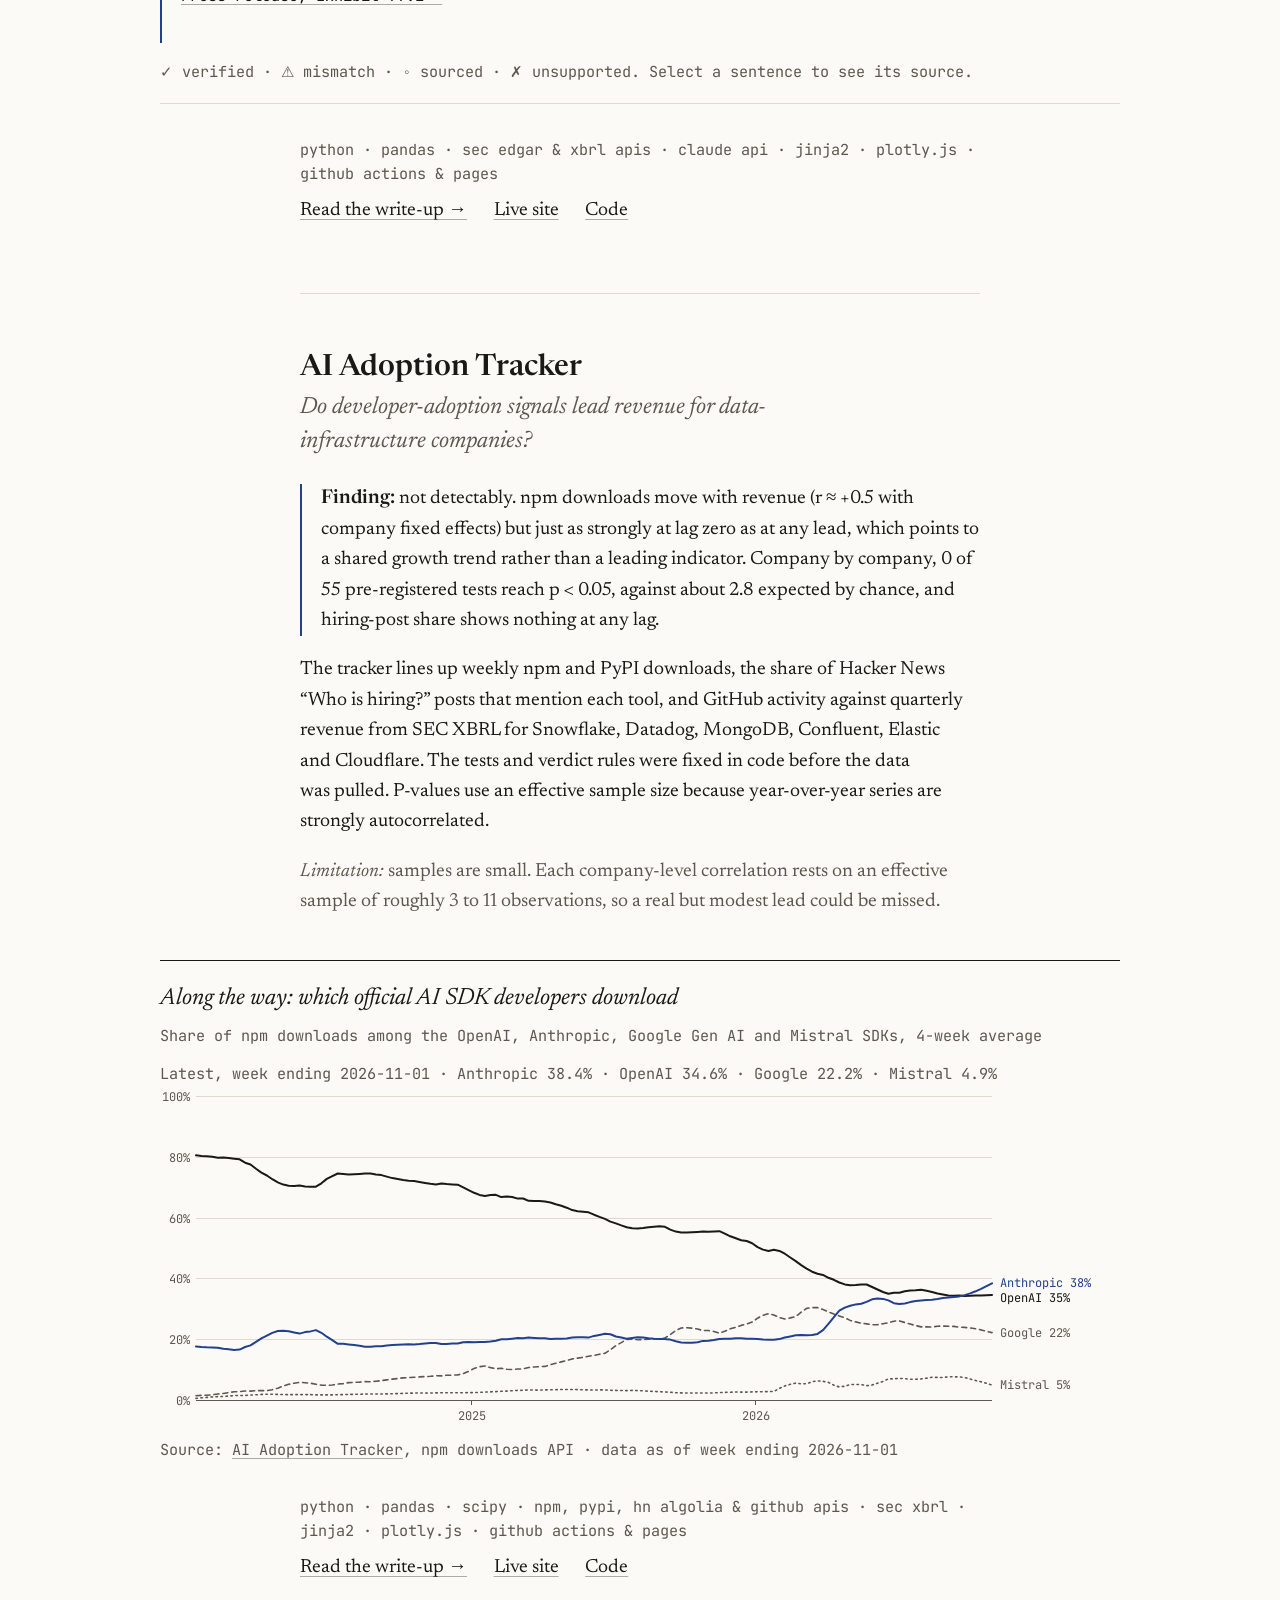
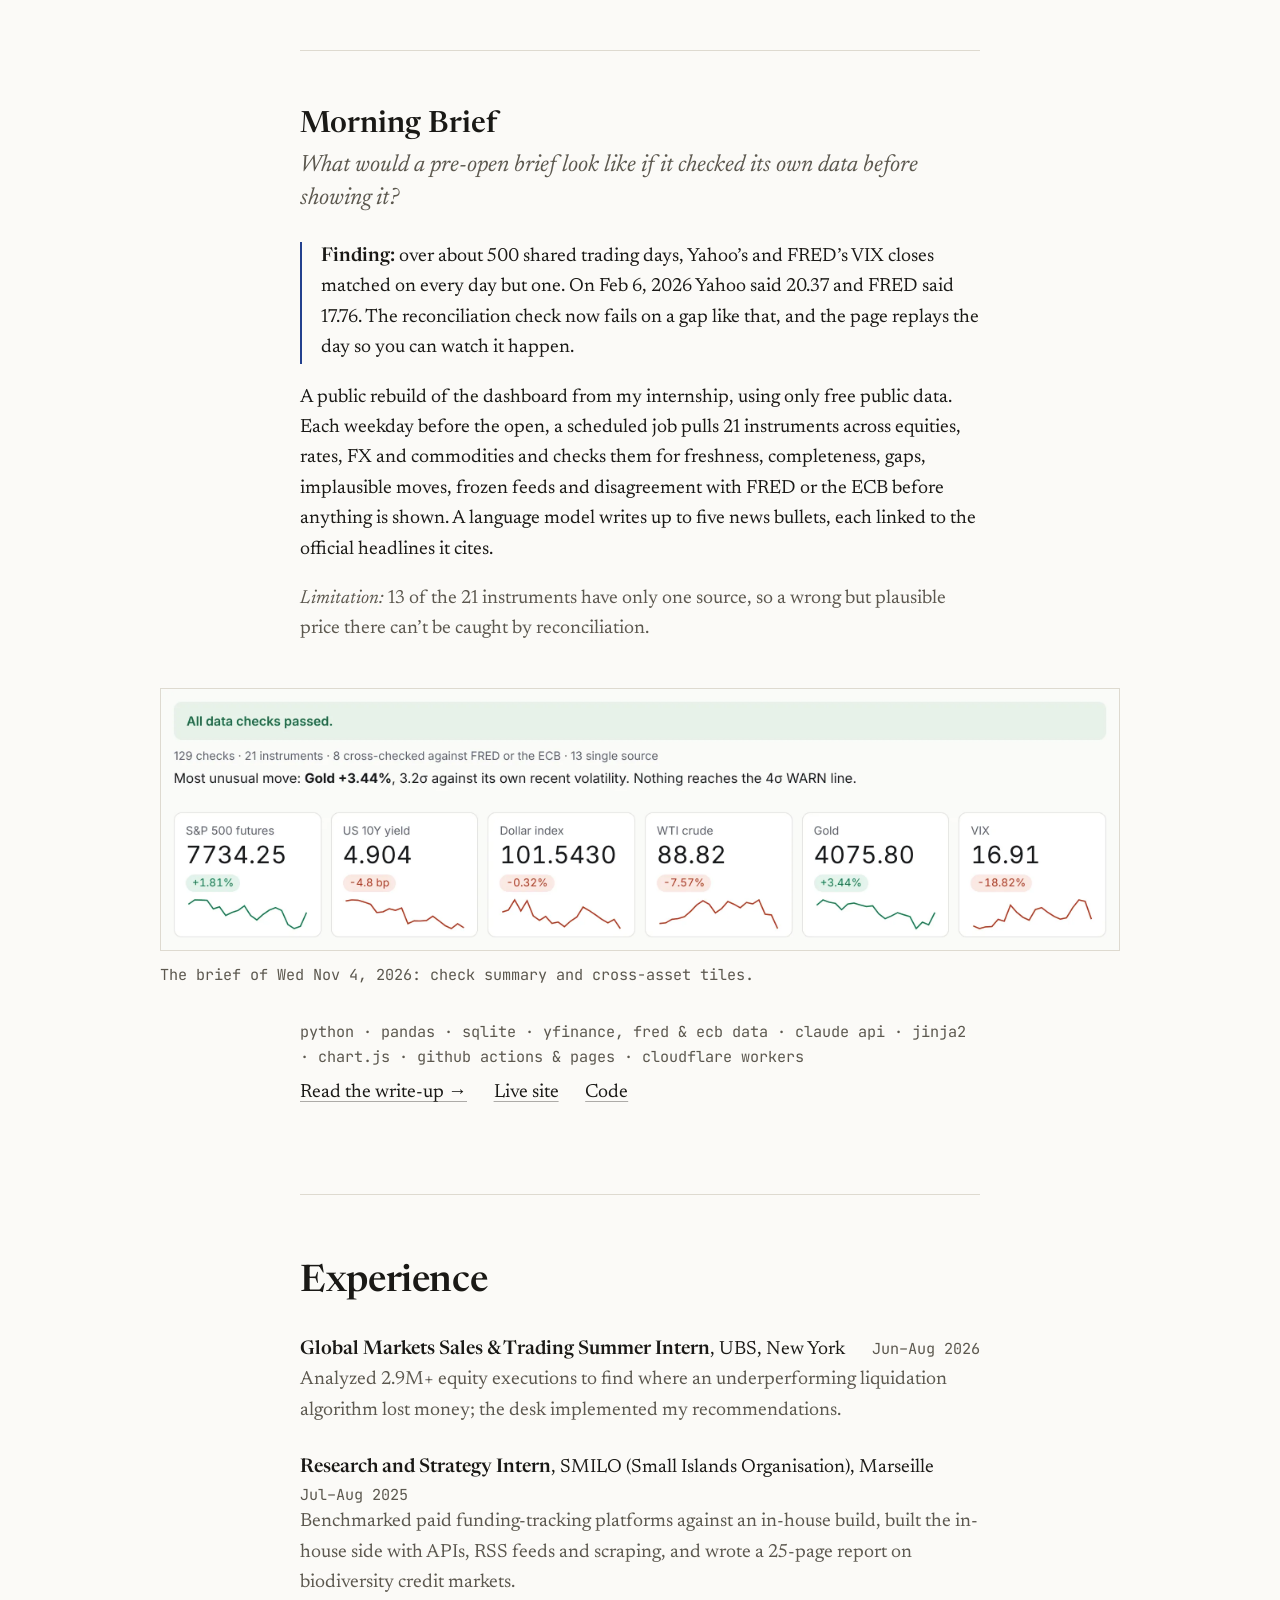
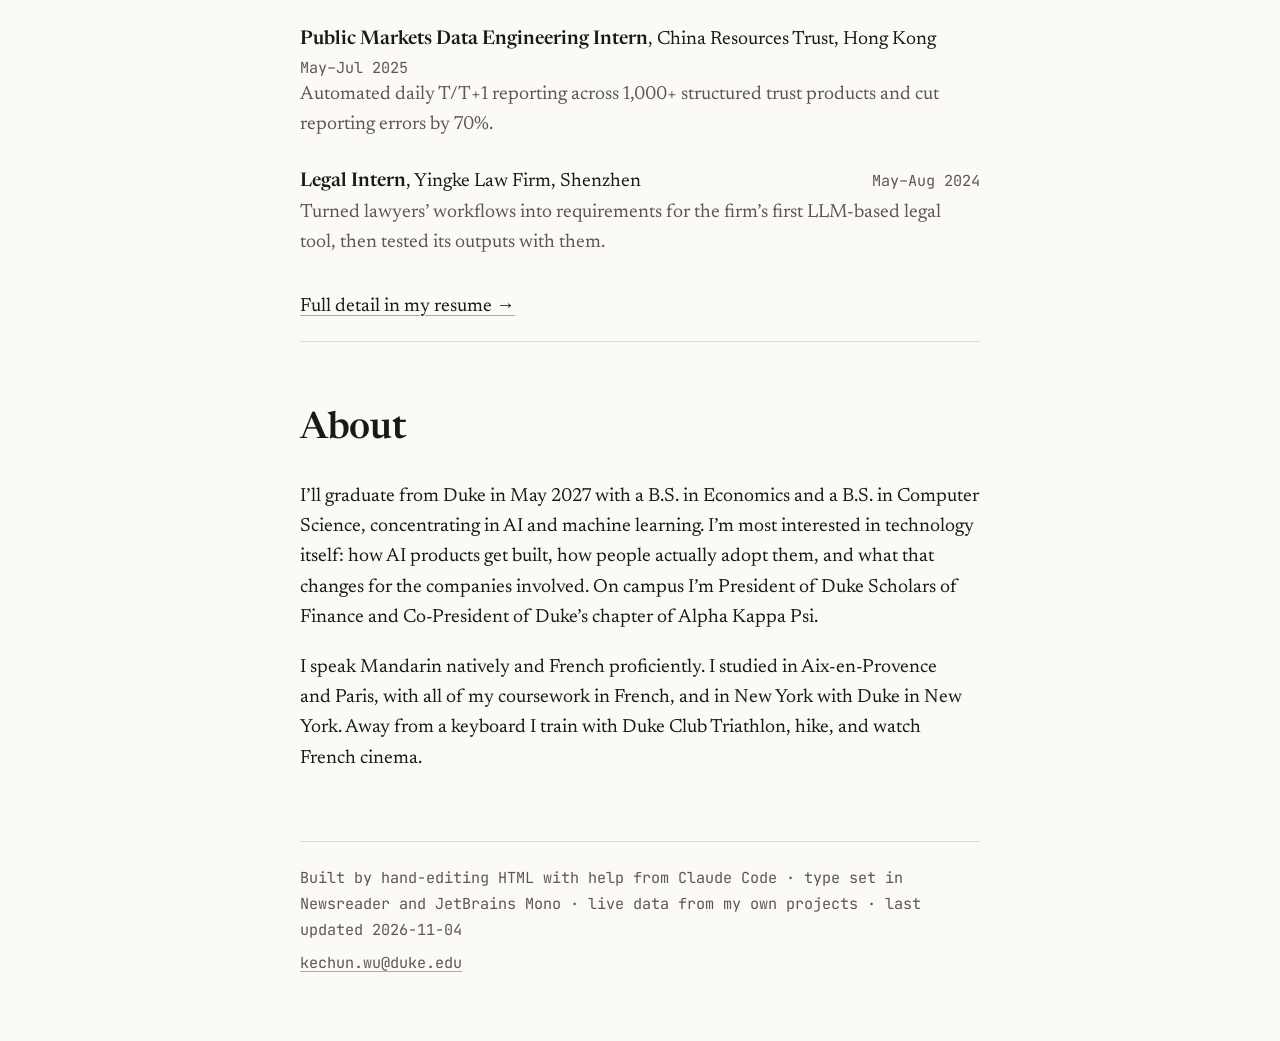
==== commit b5b59df7: "Redesign as an editorial research-notebook page Single serif column with mono metadata, live Morning" ====
--- a/index.html
+++ b/index.html
@@ -1,310 +1,226 @@
 <!doctype html>
 <html lang="en">
 <head>
-  <meta charset="utf-8">
-  <meta name="viewport" content="width=device-width, initial-scale=1">
-  <title>Kechun Wu | Economics &amp; Computer Science, Duke '27</title>
-  <meta name="description" content="Kechun Wu: Duke '27, B.S. Economics and B.S. Computer Science (AI/ML). Interested in technology and AI; projects in market data, SEC filings and alternative data.">
-  <meta name="author" content="Kechun Wu">
-  <link rel="canonical" href="https://kc31415.github.io/">
-
-  <!-- Open Graph / social -->
-  <meta property="og:type" content="website">
-  <meta property="og:url" content="https://kc31415.github.io/">
-  <meta property="og:title" content="Kechun Wu | Economics &amp; Computer Science, Duke '27">
-  <meta property="og:description" content="Projects in market data, SEC filings and alternative data.">
-  <meta property="og:image" content="https://kc31415.github.io/assets/img/og.png">
-  <meta property="og:image:width" content="1200">
-  <meta property="og:image:height" content="630">
-  <meta name="twitter:card" content="summary_large_image">
-
-  <link rel="icon" href="favicon.svg" type="image/svg+xml">
-  <link rel="apple-touch-icon" href="assets/img/apple-touch-icon.png">
-  <meta name="theme-color" content="#ffffff" media="(prefers-color-scheme: light)">
-  <meta name="theme-color" content="#0e1318" media="(prefers-color-scheme: dark)">
-
-  <link rel="preconnect" href="https://fonts.googleapis.com">
-  <link rel="preconnect" href="https://fonts.gstatic.com" crossorigin>
-  <link rel="stylesheet" href="https://fonts.googleapis.com/css2?family=Inter:wght@400;500;600;700&family=Source+Serif+4:opsz,wght@8..60,600;8..60,700&display=swap">
-
-  <!-- Apply saved theme before paint to avoid a flash -->
-  <script>
-    try { var t = localStorage.getItem("theme"); if (t) document.documentElement.dataset.theme = t; } catch (e) {}
-  </script>
-  <link rel="stylesheet" href="styles.css">
+<meta charset="utf-8">
+<meta name="viewport" content="width=device-width, initial-scale=1">
+<title>Kechun Wu</title>
+<meta name="description" content="Kechun Wu studies economics and computer science at Duke and builds research tools that check their own numbers: verified AI earnings notes, an alternative-data study, and a self-checking pre-open market brief.">
+<meta name="author" content="Kechun Wu">
+<link rel="canonical" href="https://kc31415.github.io/">
+<meta name="color-scheme" content="light dark">
+<meta name="theme-color" content="#FBFAF7" media="(prefers-color-scheme: light)">
+<meta name="theme-color" content="#1C1A17" media="(prefers-color-scheme: dark)">
+
+<meta property="og:type" content="website">
+<meta property="og:site_name" content="Kechun Wu">
+<meta property="og:url" content="https://kc31415.github.io/">
+<meta property="og:title" content="Kechun Wu">
+<meta property="og:description" content="Research tools that check their own numbers: verified AI earnings notes, an alternative-data study, and a self-checking pre-open market brief.">
+<meta property="og:image" content="https://kc31415.github.io/assets/img/og.png">
+<meta property="og:image:width" content="1200">
+<meta property="og:image:height" content="630">
+<meta property="og:image:alt" content="Kechun Wu. An AI-written earnings note with each claim marked verified, mismatched or sourced against SEC data.">
+<meta name="twitter:card" content="summary_large_image">
+<meta name="twitter:title" content="Kechun Wu">
+<meta name="twitter:description" content="Research tools that check their own numbers.">
+<meta name="twitter:image" content="https://kc31415.github.io/assets/img/og.png">
+
+<link rel="icon" href="/favicon.svg" type="image/svg+xml">
+<link rel="apple-touch-icon" href="/assets/img/apple-touch-icon.png">
+<link rel="preload" href="/assets/fonts/newsreader-400.woff2" as="font" type="font/woff2" crossorigin>
+<link rel="preload" href="/assets/fonts/newsreader-600.woff2" as="font" type="font/woff2" crossorigin>
+<script>
+  try { var t = localStorage.getItem("theme"); if (t === "light" || t === "dark") document.documentElement.dataset.theme = t; } catch (e) {}
+  document.documentElement.classList.add("js");
+</script>
+<link rel="stylesheet" href="/assets/site.css">
 </head>
 <body>
-  <a class="skip" href="#main">Skip to content</a>
-
-  <header class="site-header">
-    <div class="wrap nav">
-      <a class="brand" href="#top"><span class="mark" aria-hidden="true">KW</span>Kechun Wu</a>
-      <nav aria-label="Primary">
-        <a href="#projects">Projects</a>
-        <a href="#experience">Experience</a>
-        <a href="#about" class="hide-sm">About</a>
-        <a href="#contact">Contact</a>
-        <button class="theme-toggle" type="button" aria-label="Toggle dark mode" title="Toggle dark mode">
-          <svg class="icon-moon" viewBox="0 0 24 24" aria-hidden="true"><path d="M21 12.8A9 9 0 1 1 11.2 3a7 7 0 0 0 9.8 9.8z"/></svg>
-          <svg class="icon-sun" viewBox="0 0 24 24" aria-hidden="true"><circle cx="12" cy="12" r="4.5"/><path d="M12 1.5v3M12 19.5v3M1.5 12h3M19.5 12h3M4.6 4.6l2.1 2.1M17.3 17.3l2.1 2.1M4.6 19.4l2.1-2.1M17.3 6.7l2.1-2.1"/></svg>
-        </button>
-      </nav>
-    </div>
-  </header>
-
-  <main id="main">
-    <!-- ===================== INTRO ===================== -->
-    <section id="top" class="hero">
-      <div class="wrap hero-grid">
-        <div class="hero-text">
-          <p class="eyebrow">Duke University &middot; Class of 2027</p>
-          <h1>Kechun Wu</h1>
-          <p class="lede">
-            I study Economics and Computer Science (AI/ML concentration) at Duke. I'm interested in
-            technology and AI: building with it, understanding how people adopt it, and what it changes
-            for products and companies. My projects turn market data, SEC filings and alternative data
-            into working tools.
-          </p>
-          <div class="cta">
-            <a class="btn primary" href="#projects">View projects</a>
-            <a class="btn" href="resume.pdf">Resume (PDF)</a>
-            <a class="btn icon-btn" href="https://www.linkedin.com/in/kechun-wu/" aria-label="LinkedIn">
-              <svg viewBox="0 0 24 24" aria-hidden="true"><path d="M4.98 3.5a2.5 2.5 0 1 1 0 5 2.5 2.5 0 0 1 0-5zM3 9.75h4V21H3zM9.5 9.75h3.8v1.6h.05c.53-1 1.83-2.05 3.77-2.05 4.03 0 4.78 2.65 4.78 6.1V21h-4v-4.95c0-1.18-.02-2.7-1.65-2.7-1.65 0-1.9 1.29-1.9 2.62V21h-4z"/></svg>
-            </a>
-            <a class="btn icon-btn" href="https://github.com/KC31415" aria-label="GitHub">
-              <svg viewBox="0 0 24 24" aria-hidden="true"><path d="M12 .5a11.5 11.5 0 0 0-3.64 22.41c.58.1.79-.25.79-.56v-2c-3.2.7-3.88-1.37-3.88-1.37-.52-1.33-1.28-1.69-1.28-1.69-1.05-.71.08-.7.08-.7 1.16.08 1.77 1.2 1.77 1.2 1.03 1.77 2.7 1.26 3.36.96.1-.75.4-1.26.73-1.55-2.55-.29-5.24-1.28-5.24-5.69 0-1.26.45-2.29 1.19-3.1-.12-.29-.52-1.46.11-3.05 0 0 .97-.31 3.17 1.18a11 11 0 0 1 5.77 0c2.2-1.49 3.17-1.18 3.17-1.18.63 1.59.23 2.76.11 3.05.74.81 1.19 1.84 1.19 3.1 0 4.42-2.7 5.4-5.26 5.68.41.36.78 1.06.78 2.14v3.17c0 .31.21.67.8.56A11.5 11.5 0 0 0 12 .5z"/></svg>
-            </a>
-          </div>
-        </div>
-
-        <aside class="glance" aria-label="At a glance">
-          <dl>
-            <div><dt>Education</dt><dd>Duke University<br><span>B.S. Economics &amp; B.S. Computer Science (AI/ML), May 2027</span></dd></div>
-            <div><dt>Most recent</dt><dd>UBS<br><span>Global Markets Sales &amp; Trading Summer Intern, 2026</span></dd></div>
-            <div><dt>Interests</dt><dd>Technology &amp; AI<br><span>AI product &amp; strategy &middot; data-driven research &middot; tech and markets</span></dd></div>
-            <div><dt>Tools</dt><dd>Python, SQL, kdb+/q<br><span>pandas, NumPy, scikit-learn, Git, Excel</span></dd></div>
+<a class="skip" href="#work">Skip to selected work</a>
+
+<header class="masthead">
+  <nav class="topbar" aria-label="Site">
+    <a href="#work">Work</a>
+    <a href="#experience">Experience</a>
+    <a href="#about">About</a>
+    <button type="button" class="theme-toggle" id="theme-toggle" aria-label="Color theme: follows system. Activate to switch.">
+      <span data-mode="light">light</span> / <span data-mode="dark">dark</span>
+    </button>
+  </nav>
+
+  <!-- TODO(Kechun): optional photo. Add assets/img/kechun.webp (square, ~240px) and uncomment.
+  <img class="portrait" src="/assets/img/kechun.webp" width="120" height="120" alt="Kechun Wu">
+  -->
+  <h1>Kechun Wu <span class="pron">(KUH-chwun)</span></h1>
+
+  <!-- TODO(Kechun): this intro is a plain draft. Rewrite it in your own voice. -->
+  <p class="intro">I study economics and computer science at Duke. At UBS Global Markets this summer I built a pre-open market dashboard that 30+ traders and salespeople used before each open. Now I build research tools that check their own numbers before they show them.</p>
+
+  <p class="contact">
+    <a href="mailto:kechun.wu@duke.edu">Email</a> ·
+    <!-- TODO(Kechun): confirm this LinkedIn URL (taken from your resume). -->
+    <a href="https://www.linkedin.com/in/kechun-wu/">LinkedIn</a> ·
+    <a href="https://github.com/KC31415">GitHub</a> ·
+    <a href="/resume.pdf">Resume (PDF)</a>
+  </p>
+
+  <p class="live" id="live" hidden></p>
+</header>
+
+<main>
+<!-- ================================================================
+     SELECTED WORK. Each project is one <article class="entry">.
+     ================================================================ -->
+<section id="work" class="section">
+  <h2>Selected work</h2>
+
+  <!-- ---------- Earnings Desk ---------- -->
+  <article class="entry" id="earnings-desk">
+    <h3>Earnings Desk</h3>
+    <p class="question">How often can you trust an AI-written earnings note?</p>
+    <p class="finding"><strong>Finding:</strong> across 50 company-quarters and 1,001 claims, 99.6% of 734 numeric claims matched the SEC’s XBRL data. Quotes were weaker: 85.7% of 70 matched the press release word for word. The verifier caught all 1,957 errors I injected to test it.</p>
+    <p>A language model reads a company’s earnings release and writes a structured note in which every sentence is a claim tied to a source: an XBRL concept and period, or a numbered paragraph of the release. Then plain code, with no AI involved, checks each claim. Numbers are recomputed from XBRL, quotes must appear word for word, and every citation must point to a paragraph that exists and contains the claim’s figures.</p>
+    <p class="limit"><em>Limitation:</em> it reads filings and press releases, not earnings-call transcripts, so anything said only on the call is out of reach.</p>
+
+    <figure class="breakout demo" id="demo" aria-labelledby="demo-title">
+      <figcaption class="demo-head">
+        <span id="demo-title" class="demo-title">Watch it check a number.</span>
+        <span class="meta">Palantir, FY2026 Q3 note · <a href="https://www.sec.gov/Archives/edgar/data/1321655/000132165526000045/0001321655-26-000045-index.htm">8-K filed 2026-11-02</a></span>
+      </figcaption>
+      <p class="demo-text">
+        <span class="claim" role="button" tabindex="0" data-status="verified" aria-controls="p-rev" aria-expanded="false">Palantir reported third-quarter revenue of $2.313 billion.<span class="mark" aria-hidden="true">✓</span><span class="sr-only"> (verified)</span></span>
+        <span class="claim" role="button" tabindex="0" data-status="verified" aria-controls="p-margin" aria-expanded="false">GAAP operating margin was 46.9%.<span class="mark" aria-hidden="true">✓</span><span class="sr-only"> (verified)</span></span>
+        <span class="claim" role="button" tabindex="0" data-status="mismatch" aria-controls="p-quote" aria-expanded="false">The CEO highlighted that U.S. commercial revenue passed U.S. government revenue for the first time.<span class="mark" aria-hidden="true">⚠&#xFE0E;</span><span class="sr-only"> (mismatch)</span></span>
+        <span class="claim" role="button" tabindex="0" data-status="sourced" aria-controls="p-tcv" aria-expanded="false">Total contract value closed grew only 6% year over year, well below revenue growth.<span class="mark" aria-hidden="true">◦</span><span class="sr-only"> (sourced)</span></span>
+        <span class="claim" role="button" tabindex="0" data-status="unsupported" aria-controls="p-rpo" aria-expanded="false">Remaining performance obligations were flat sequentially at $4.9 billion.<span class="mark" aria-hidden="true">✗</span><span class="sr-only"> (unsupported)</span></span>
+      </p>
+
+      <div class="panels" aria-live="polite">
+        <div class="panel" id="p-rev" data-status="verified">
+          <p class="panel-verdict">✓ Verified against XBRL</p>
+          <dl class="meta-grid">
+            <dt>concept</dt><dd>RevenueFromContractWithCustomerExcludingAssessedTax</dd>
+            <dt>period</dt><dd>FY2026 Q3, ended 2026-09-30</dd>
+            <dt>filed value</dt><dd>$2,313,411,000</dd>
+            <dt>note says</dt><dd>$2.313 billion</dd>
           </dl>
-        </aside>
+          <p class="panel-src"><a href="https://www.sec.gov/Archives/edgar/data/1321655/000132165526000048/pltr-20260930.htm">10-Q for the quarter (accession 0001321655-26-000048) →</a></p>
+        </div>
+        <div class="panel" id="p-margin" data-status="verified">
+          <p class="panel-verdict">✓ Recomputed from XBRL</p>
+          <dl class="meta-grid">
+            <dt>formula</dt><dd>OperatingIncomeLoss ÷ revenue × 100</dd>
+            <dt>period</dt><dd>FY2026 Q3, ended 2026-09-30</dd>
+            <dt>filed values</dt><dd>$1,084,845,000 ÷ $2,313,411,000</dd>
+            <dt>result</dt><dd>46.89%; note says 46.9%</dd>
+          </dl>
+          <p class="panel-src"><a href="https://www.sec.gov/Archives/edgar/data/1321655/000132165526000048/pltr-20260930.htm">10-Q for the quarter →</a></p>
+        </div>
+        <div class="panel" id="p-quote" data-status="mismatch">
+          <p class="panel-verdict">⚠&#xFE0E; Mismatch: the note paraphrases a quote</p>
+          <p>Quotes must appear word for word. Paragraph P7 of the press release actually says:</p>
+          <blockquote>“Our U.S. commercial revenue has surpassed our U.S. government revenue for the first time in our company’s history.”</blockquote>
+          <p class="panel-src"><a href="https://www.sec.gov/Archives/edgar/data/1321655/000132165526000045/a2026q3ex991pressrelease.htm">Press release, Exhibit 99.1 →</a></p>
+        </div>
+        <div class="panel" id="p-tcv" data-status="sourced">
+          <p class="panel-verdict">◦ Sourced to press release paragraph P17</p>
+          <blockquote>“Closed total contract value (“TCV”) of $2.918 billion, up 6% year-over-year”</blockquote>
+          <p>Interpretive claims are checked for a real citation, not for whether the reading is fair.</p>
+          <p class="panel-src"><a href="https://www.sec.gov/Archives/edgar/data/1321655/000132165526000045/a2026q3ex991pressrelease.htm">Press release, Exhibit 99.1 →</a></p>
+        </div>
+        <div class="panel" id="p-rpo" data-status="unsupported">
+          <p class="panel-verdict">✗ Unsupported: the number isn’t in the cited source</p>
+          <p>The note cites paragraph P19, which reports U.S. commercial remaining deal value of $6.517 billion. The figure $4.9 billion appears nowhere in it.</p>
+          <p class="panel-src"><a href="https://www.sec.gov/Archives/edgar/data/1321655/000132165526000045/a2026q3ex991pressrelease.htm">Press release, Exhibit 99.1 →</a></p>
+        </div>
       </div>
-    </section>
-
-    <!-- ===================== PROJECTS ===================== -->
-    <section id="projects" class="band">
-      <div class="wrap">
-        <div class="section-head">
-          <p class="kicker">01</p>
-          <h2>Projects</h2>
-          <p class="section-sub">Public, working tools. Each one is a live site with its code on GitHub.</p>
-        </div>
-
-        <!--
-          ================================================================
-          PROJECT CARDS: EDIT HERE
-          Each project is one <article class="project"> ... </article> block.
-          To add a project, copy a whole block and change the text/links.
-          To change a screenshot, put an image in assets/img/ and update
-          the <img src="..."> (1200x750 or any 16:10 image fits best).
-          ================================================================
-        -->
-        <div class="projects">
-
-          <!-- ---------- Project 1: Morning Brief ---------- -->
-          <article class="project">
-            <a class="shot" href="https://kc31415.github.io/morning-brief">
-              <img src="assets/img/morning-brief.jpg" alt="Morning Brief dashboard screenshot" width="1200" height="750" loading="lazy">
-            </a>
-            <div class="project-body">
-              <h3>Morning Brief</h3>
-              <p>A public rebuild of the pre-open market dashboard I built during my UBS Global Markets internship. It is refreshed every weekday before the open.</p>
-              <p class="shows"><strong>What it shows</strong> Building a scheduled data product that checks its own inputs (freshness, gaps, implausible moves, cross-source disagreement) before showing a number.</p>
-              <ul class="tags" aria-label="Tech stack">
-                <li>Python</li><li>pandas</li><li>Streamlit</li><li>yfinance / FRED / ECB</li><li>Claude API</li><li>GitHub Actions</li><li>Cloudflare Workers</li>
-              </ul>
-              <div class="links">
-                <a class="btn primary sm" href="https://kc31415.github.io/morning-brief">Live site</a>
-                <a class="btn sm" href="https://github.com/KC31415/morning-brief">GitHub</a>
-              </div>
-            </div>
-          </article>
-
-          <!-- ---------- Project 2: Earnings Desk ---------- -->
-          <article class="project">
-            <a class="shot" href="https://kc31415.github.io/earnings-desk">
-              <img src="assets/img/earnings-desk.jpg" alt="Earnings Desk app screenshot" width="1200" height="750" loading="lazy">
-            </a>
-            <div class="project-body">
-              <h3>Earnings Desk</h3>
-              <p>AI-written earnings notes generated from SEC filings, where every number is checked in code against SEC XBRL data. A published scorecard tracks how accurate the notes are.</p>
-              <p class="shows"><strong>What it shows</strong> Pairing LLM-generated analysis with a deterministic, code-only verifier, and measuring how often the output can be trusted.</p>
-              <ul class="tags" aria-label="Tech stack">
-                <li>Python</li><li>pandas</li><li>SEC EDGAR / XBRL</li><li>Claude API</li><li>Streamlit</li><li>Plotly</li><li>GitHub Actions</li>
-              </ul>
-              <div class="links">
-                <a class="btn primary sm" href="https://kc31415.github.io/earnings-desk">Live site</a>
-                <a class="btn sm" href="https://github.com/KC31415/earnings-desk">GitHub</a>
-              </div>
-            </div>
-          </article>
-
-          <!-- ---------- Project 3: AI Adoption Tracker ---------- -->
-          <article class="project">
-            <a class="shot" href="https://kc31415.github.io/ai-adoption-tracker">
-              <img src="assets/img/ai-adoption-tracker.svg" alt="AI Adoption Tracker screenshot placeholder" width="1200" height="750" loading="lazy">
-            </a>
-            <div class="project-body">
-              <h3>AI Adoption Tracker</h3>
-              <p>Tracks adoption of AI and data-infrastructure tools using alternative data: package downloads, hiring posts and GitHub activity. It tests whether these signals lead public companies' revenue.</p>
-              <p class="shows"><strong>What it shows</strong> Turning free alternative data into signals and testing them against reported revenue with statistics set up before the data was pulled.</p>
-              <ul class="tags" aria-label="Tech stack">
-                <li>Python</li><li>pandas</li><li>SciPy</li><li>npm / PyPI / GitHub APIs</li><li>SEC XBRL</li><li>Streamlit</li>
-              </ul>
-              <div class="links">
-                <a class="btn primary sm" href="https://kc31415.github.io/ai-adoption-tracker">Live site</a>
-                <a class="btn sm" href="https://github.com/KC31415/ai-adoption-tracker">GitHub</a>
-              </div>
-            </div>
-          </article>
-
-        </div>
-        <!-- ================ END PROJECT CARDS ================ -->
-      </div>
-    </section>
-
-    <!-- ===================== EXPERIENCE ===================== -->
-    <section id="experience">
-      <div class="wrap">
-        <div class="section-head">
-          <p class="kicker">02</p>
-          <h2>Experience</h2>
-        </div>
-
-        <ol class="timeline">
-          <li class="role">
-            <div class="role-meta"><span class="when">Jun &ndash; Aug 2026</span><span class="where">New York, NY</span></div>
-            <div class="role-body">
-              <h3>UBS <span>Global Markets Sales &amp; Trading Summer Intern</span></h3>
-              <ul>
-                <li>Built a daily market dashboard in Python that uses an LLM to summarize key moves in plain language; refined it through trader feedback until 30+ traders and salespeople used it before each open.</li>
-                <li>Analyzed 2.9M+ equity executions to diagnose an underperforming liquidation algorithm, isolating losses to one execution mode in high-spread, high-volatility names; the desk implemented the recommendations.</li>
-                <li>Designed a reusable AI-assisted backtesting workflow in Python and used it to build a wheat futures strategy on 13&ndash;19 years of data that held up out-of-sample.</li>
-              </ul>
-            </div>
-          </li>
-          <li class="role">
-            <div class="role-meta"><span class="when">Jul &ndash; Aug 2025</span><span class="where">Marseille, France</span></div>
-            <div class="role-body">
-              <h3>SMILO (Small Islands Organisation) <span>Research and Strategy Intern</span></h3>
-              <ul>
-                <li>Benchmarked three paid funding-tracking platforms against an in-house build and recommended a hybrid option under $500; built the custom side with APIs, RSS feeds and scraping, automating tracking of 15+ funding sources.</li>
-                <li>Wrote a 25-page strategic report on biodiversity credit markets recommending three pilot models and market-entry plans.</li>
-              </ul>
-            </div>
-          </li>
-          <li class="role">
-            <div class="role-meta"><span class="when">May &ndash; Jul 2025</span><span class="where">Hong Kong</span></div>
-            <div class="role-body">
-              <h3>China Resources Trust <span>Public Markets Data Engineering Intern</span></h3>
-              <ul>
-                <li>Automated daily T/T+1 reporting across 1,000+ structured trust products, refining the Python tools with users to cut reporting errors by 70%.</li>
-                <li>Built 5+ self-service Python scraping apps that 20+ colleagues used to pull market and product data on demand.</li>
-              </ul>
-            </div>
-          </li>
-          <li class="role">
-            <div class="role-meta"><span class="when">May &ndash; Aug 2024</span><span class="where">Shenzhen, China</span></div>
-            <div class="role-body">
-              <h3>Yingke Law Firm <span>Legal Intern</span></h3>
-              <ul>
-                <li>Represented lawyers' needs in building the firm's first LLM-based legal tech tool for document review, case summaries and drafting: turned workflows into requirements, tested outputs and relayed feedback to engineers.</li>
-              </ul>
-            </div>
-          </li>
-        </ol>
-      </div>
-    </section>
-
-    <!-- ===================== ABOUT ===================== -->
-    <section id="about" class="band">
-      <div class="wrap">
-        <div class="section-head">
-          <p class="kicker">03</p>
-          <h2>About</h2>
-        </div>
-
-        <div class="about-grid">
-          <div class="about-text">
-            <p>
-              I'm at Duke pursuing a B.S. in Economics and a B.S. in Computer Science with a
-              concentration in AI and machine learning. I'm most interested in technology and AI itself:
-              how AI products are built, how they get adopted, and how they change the way companies
-              work. My projects apply software, data and machine learning to real questions and make
-              the results checkable, and my finance experience gives me a view of how businesses are
-              measured.
-            </p>
-            <p>
-              Outside class I'm President of Duke Scholars of Finance and Co-President of Duke's Alpha Kappa Psi
-              business fraternity, and I've studied
-              in Aix-en-Provence and Paris (all coursework in French) and with Duke in New York.
-              I speak Mandarin natively and French proficiently. Away from a screen, you'll find me
-              training with Duke Club Triathlon, hiking, or watching French cinema.
-            </p>
-          </div>
-
-          <div class="about-cards">
-            <div class="info-card">
-              <h3>Education</h3>
-              <p><strong>Duke University</strong>, Durham, NC</p>
-              <p>B.S. Economics &amp; B.S. Computer Science (AI/ML), May 2027 &middot; GPA 3.97/4.00</p>
-              <p class="muted">Coursework: Machine Learning, Linear Algebra, Econometrics and Data Science, Probability, Data Structures</p>
-              <p class="muted">Honors: SEO Career Fellow; Dean's List with Distinction (2025); Global Fellow; Mac Anderson Scholar</p>
-            </div>
-            <div class="info-card">
-              <h3>Leadership</h3>
-              <ul class="plain">
-                <li><strong>President</strong>, Duke Scholars of Finance <span class="muted">(2023&ndash;present)</span></li>
-                <li><strong>Co-President</strong>, Duke Alpha Kappa Psi <span class="muted">(2024&ndash;present)</span></li>
-                <li><strong>Head of Partnerships</strong>, Durham Community Incubator <span class="muted">(2024&ndash;25)</span></li>
-                <li><strong>Project Manager</strong>, Duke Energy and Climate Club <span class="muted">(2023&ndash;25)</span></li>
-              </ul>
-            </div>
-            <div class="info-card">
-              <h3>Skills</h3>
-              <ul class="tags">
-                <li>Python</li><li>pandas</li><li>NumPy</li><li>scikit-learn</li><li>SQL</li><li>kdb+/q</li><li>Java</li><li>C</li><li>Git</li><li>Excel</li><li>Mandarin (native)</li><li>French (proficient)</li>
-              </ul>
-            </div>
-          </div>
-        </div>
-      </div>
-    </section>
-
-    <!-- ===================== CONTACT ===================== -->
-    <section id="contact">
-      <div class="wrap">
-        <div class="contact-panel">
-          <div>
-            <p class="kicker">04</p>
-            <h2>Get in touch</h2>
-            <p>I'm happy to talk about research roles, these projects, or anything at the intersection of markets and AI. Email is the best way to reach me.</p>
-          </div>
-          <ul class="contact">
-            <li><a class="btn primary" href="mailto:kechun.wu@duke.edu">kechun.wu@duke.edu</a></li>
-            <li><a class="btn" href="https://www.linkedin.com/in/kechun-wu/">LinkedIn</a></li>
-            <li><a class="btn" href="https://github.com/KC31415">GitHub</a></li>
-            <li><a class="btn" href="resume.pdf">Resume (PDF)</a></li>
-          </ul>
-        </div>
-      </div>
-    </section>
-  </main>
-
-  <footer class="site-footer">
-    <div class="wrap">
-      <p>&copy; <span id="year">2026</span> Kechun Wu</p>
-      <p><a href="#top">Back to top &uarr;</a></p>
-    </div>
-  </footer>
-
-  <script src="script.js" defer></script>
+      <p class="legend meta">✓ verified · ⚠&#xFE0E; mismatch · ◦ sourced · ✗ unsupported. Select a sentence to see its source.</p>
+    </figure>
+
+    <p class="stack">python · pandas · sec edgar &amp; xbrl apis · claude api · jinja2 · plotly.js · github actions &amp; pages</p>
+    <p class="links"><a href="/earnings-desk/research.html">Read the write-up →</a> <a href="/earnings-desk/">Live site</a> <a href="https://github.com/KC31415/earnings-desk">Code</a></p>
+  </article>
+
+  <!-- ---------- AI Adoption Tracker ---------- -->
+  <article class="entry" id="ai-adoption-tracker">
+    <h3>AI Adoption Tracker</h3>
+    <p class="question">Do developer-adoption signals lead revenue for data-infrastructure companies?</p>
+    <p class="finding"><strong>Finding:</strong> not detectably. npm downloads move with revenue (r ≈ +0.5 with company fixed effects) but just as strongly at lag zero as at any lead, which points to a shared growth trend rather than a leading indicator. Company by company, 0 of 55 pre-registered tests reach p &lt; 0.05, against about 2.8 expected by chance, and hiring-post share shows nothing at any lag.</p>
+    <p>The tracker lines up weekly npm and PyPI downloads, the share of Hacker News “Who is hiring?” posts that mention each tool, and GitHub activity against quarterly revenue from SEC XBRL for Snowflake, Datadog, MongoDB, Confluent, Elastic and Cloudflare. The tests and verdict rules were fixed in code before the data was pulled. P-values use an effective sample size because year-over-year series are strongly autocorrelated.</p>
+    <p class="limit"><em>Limitation:</em> samples are small. Each company-level correlation rests on an effective sample of roughly 3 to 11 observations, so a real but modest lead could be missed.</p>
+
+    <figure class="breakout chart" id="sdk-chart" hidden>
+      <figcaption class="chart-head">
+        <span class="chart-title">Along the way: which official AI SDK developers download</span>
+        <span class="meta">Share of npm downloads among the OpenAI, Anthropic, Google Gen AI and Mistral SDKs, 4-week average</span>
+      </figcaption>
+      <div class="chart-readout meta" id="sdk-readout" aria-hidden="true">&nbsp;</div>
+      <div class="chart-svg" id="sdk-svg"></div>
+      <p class="meta chart-source">Source: <a href="/ai-adoption-tracker/ai-sdk.html">AI Adoption Tracker</a>, npm downloads API · data as of <time id="sdk-asof"></time></p>
+    </figure>
+
+    <p class="stack">python · pandas · scipy · npm, pypi, hn algolia &amp; github apis · sec xbrl · jinja2 · plotly.js · github actions &amp; pages</p>
+    <p class="links"><a href="/ai-adoption-tracker/lead-lag.html">Read the write-up →</a> <a href="/ai-adoption-tracker/">Live site</a> <a href="https://github.com/KC31415/ai-adoption-tracker">Code</a></p>
+  </article>
+
+  <!-- ---------- Morning Brief ---------- -->
+  <article class="entry" id="morning-brief">
+    <h3>Morning Brief</h3>
+    <p class="question">What would a pre-open brief look like if it checked its own data before showing it?</p>
+    <p class="finding"><strong>Finding:</strong> over about 500 shared trading days, Yahoo’s and FRED’s VIX closes matched on every day but one. On Feb 6, 2026 Yahoo said 20.37 and FRED said 17.76. The reconciliation check now fails on a gap like that, and the page replays the day so you can watch it happen.</p>
+    <p>A public rebuild of the dashboard from my internship, using only free public data. Each weekday before the open, a scheduled job pulls 21 instruments across equities, rates, FX and commodities and checks them for freshness, completeness, gaps, implausible moves, frozen feeds and disagreement with FRED or the ECB before anything is shown. A language model writes up to five news bullets, each linked to the official headlines it cites.</p>
+    <p class="limit"><em>Limitation:</em> 13 of the 21 instruments have only one source, so a wrong but plausible price there can’t be caught by reconciliation.</p>
+
+    <figure class="breakout shot">
+      <img src="/assets/img/morning-brief-checks.webp" width="1200" height="328" loading="lazy" decoding="async"
+           alt="Morning Brief check summary: “All data checks passed”, 129 checks across 21 instruments with 8 cross-checked against FRED or the ECB, and six tiles with 20-day sparklines for S&amp;P 500 futures, US 10-year yield, dollar index, WTI crude, gold and VIX.">
+      <figcaption class="meta">The brief of Wed Nov 4, 2026: check summary and cross-asset tiles.</figcaption>
+    </figure>
+
+    <p class="stack">python · pandas · sqlite · yfinance, fred &amp; ecb data · claude api · jinja2 · chart.js · github actions &amp; pages · cloudflare workers</p>
+    <p class="links"><a href="https://github.com/KC31415/morning-brief#why-i-built-this">Read the write-up →</a> <a href="/morning-brief/">Live site</a> <a href="https://github.com/KC31415/morning-brief">Code</a></p>
+  </article>
+</section>
+
+<!-- ===================== EXPERIENCE ===================== -->
+<section id="experience" class="section">
+  <h2>Experience</h2>
+  <ol class="cv">
+    <li>
+      <p class="cv-head"><span><span class="cv-role">Global Markets Sales &amp; Trading Summer Intern</span>, UBS, New York</span> <time class="meta">Jun–Aug 2026</time></p>
+      <p>Analyzed 2.9M+ equity executions to find where an underperforming liquidation algorithm lost money; the desk implemented my recommendations.</p>
+    </li>
+    <li>
+      <p class="cv-head"><span><span class="cv-role">Research and Strategy Intern</span>, SMILO (Small Islands Organisation), Marseille</span> <time class="meta">Jul–Aug 2025</time></p>
+      <p>Benchmarked paid funding-tracking platforms against an in-house build, built the in-house side with APIs, RSS feeds and scraping, and wrote a 25-page report on biodiversity credit markets.</p>
+    </li>
+    <li>
+      <p class="cv-head"><span><span class="cv-role">Public Markets Data Engineering Intern</span>, China Resources Trust, Hong Kong</span> <time class="meta">May–Jul 2025</time></p>
+      <p>Automated daily T/T+1 reporting across 1,000+ structured trust products and cut reporting errors by 70%.</p>
+    </li>
+    <li>
+      <p class="cv-head"><span><span class="cv-role">Legal Intern</span>, Yingke Law Firm, Shenzhen</span> <time class="meta">May–Aug 2024</time></p>
+      <p>Turned lawyers’ workflows into requirements for the firm’s first LLM-based legal tool, then tested its outputs with them.</p>
+    </li>
+  </ol>
+  <p class="more"><a href="/resume.pdf">Full detail in my resume →</a></p>
+</section>
+
+<!-- ===================== ABOUT ===================== -->
+<section id="about" class="section">
+  <h2>About</h2>
+  <!-- TODO(Kechun): these paragraphs are drawn from your earlier About text. Adjust the wording so it sounds like you. -->
+  <p>I’ll graduate from Duke in May 2027 with a B.S. in Economics and a B.S. in Computer Science, concentrating in AI and machine learning. I’m most interested in technology itself: how AI products get built, how people actually adopt them, and what that changes for the companies involved. On campus I’m President of Duke Scholars of Finance and Co-President of Duke’s chapter of Alpha Kappa Psi.</p>
+  <p>I speak Mandarin natively and French proficiently. I studied in Aix-en-Provence and Paris, with all of my coursework in French, and in New York with Duke in New York. Away from a keyboard I train with Duke Club Triathlon, hike, and watch French cinema.</p>
+</section>
+</main>
+
+<footer class="colophon">
+  <!-- TODO(Kechun): adjust the colophon wording if you like. -->
+  <p>Built by hand-editing HTML with help from Claude Code · type set in Newsreader and JetBrains Mono · live data from my own projects · last updated <time data-build>2026-11-04</time></p>
+  <p><a href="mailto:kechun.wu@duke.edu">kechun.wu@duke.edu</a></p>
+</footer>
+
+<script src="/assets/site.js" defer></script>
 </body>
 </html>
--- a/assets/site.css
+++ b/assets/site.css
@@ -0,0 +1,245 @@
+/* kc31415.github.io — one serif, one mono, one accent. */
+
+@font-face { font-family: "Newsreader"; src: url("/assets/fonts/newsreader-400.woff2") format("woff2"); font-weight: 400; font-style: normal; font-display: swap; }
+@font-face { font-family: "Newsreader"; src: url("/assets/fonts/newsreader-400-italic.woff2") format("woff2"); font-weight: 400; font-style: italic; font-display: swap; }
+@font-face { font-family: "Newsreader"; src: url("/assets/fonts/newsreader-600.woff2") format("woff2"); font-weight: 600; font-style: normal; font-display: swap; }
+@font-face { font-family: "JetBrains Mono"; src: url("/assets/fonts/jetbrains-mono-400.woff2") format("woff2"); font-weight: 400; font-style: normal; font-display: swap; }
+@font-face { font-family: "JetBrains Mono"; src: url("/assets/fonts/jetbrains-mono-500.woff2") format("woff2"); font-weight: 500; font-style: normal; font-display: swap; }
+
+:root {
+  --paper: #FBFAF7;
+  --ink: #1A1916;
+  --muted: #5C584F;
+  --rule: #DEDAD0;
+  --accent: #23408E;
+  --accent-wash: rgba(35, 64, 142, .07);
+  --up: #1E6B3C;
+  --down: #A3312A;
+  --serif: "Newsreader", "Iowan Old Style", "Palatino Linotype", Georgia, serif;
+  --mono: "JetBrains Mono", ui-monospace, "SFMono-Regular", Menlo, Consolas, monospace;
+  /* 1.25 type scale on a 19px base */
+  --step--2: .64rem;
+  --step--1: .8rem;
+  --step-0: 1rem;
+  --step-1: 1.25rem;
+  --step-2: 1.5625rem;
+  --step-3: 1.953rem;
+  --step-4: clamp(2.441rem, 7vw, 3.815rem);
+  --text: 680px;
+  --wide: 960px;
+  --gutter: 16px;
+  color-scheme: light;
+}
+@media (prefers-color-scheme: dark) {
+  :root:not([data-theme="light"]) {
+    --paper: #1C1A17; --ink: #ECE7DD; --muted: #A69F92; --rule: #3A3630;
+    --accent: #A3B8F0; --accent-wash: rgba(163, 184, 240, .13);
+    --up: #74C493; --down: #F0928A; color-scheme: dark;
+  }
+}
+:root[data-theme="dark"] {
+  --paper: #1C1A17; --ink: #ECE7DD; --muted: #A69F92; --rule: #3A3630;
+  --accent: #A3B8F0; --accent-wash: rgba(163, 184, 240, .13);
+  --up: #74C493; --down: #F0928A; color-scheme: dark;
+}
+
+*, *::before, *::after { box-sizing: border-box; }
+html { font-size: 19px; -webkit-text-size-adjust: 100%; text-size-adjust: 100%; hanging-punctuation: first allow-end last; }
+@media (max-width: 480px) { html { font-size: 18px; } }
+body {
+  margin: 0; background: var(--paper); color: var(--ink);
+  font: 400 var(--step-0)/1.6 var(--serif);
+  font-variant-numeric: lining-nums proportional-nums;
+  font-kerning: normal; text-rendering: optimizeLegibility; -webkit-font-smoothing: antialiased;
+  overflow-x: clip;
+}
+::selection { background: var(--accent); color: var(--paper); }
+
+/* ---------- Column ---------- */
+.masthead, .section, .colophon {
+  width: min(var(--text), 100% - 2 * var(--gutter));
+  margin-inline: auto;
+}
+.breakout {
+  width: min(var(--wide), 100vw - 2 * var(--gutter));
+  margin-left: 50%; transform: translateX(-50%);
+}
+
+/* ---------- Type ---------- */
+h1, h2, h3 { font-weight: 600; line-height: 1.15; margin: 0; text-wrap: balance; }
+h1 { font-size: var(--step-4); letter-spacing: -.02em; }
+h2 { font-size: var(--step-3); letter-spacing: -.01em; margin-bottom: 1.6rem; }
+h3 { font-size: var(--step-2); }
+p { margin: 0 0 1rem; text-wrap: pretty; }
+em, .question { font-style: italic; }
+strong { font-weight: 600; }
+
+a { color: inherit; text-decoration: underline; text-decoration-color: color-mix(in srgb, var(--ink) 35%, transparent); text-decoration-thickness: 1px; text-underline-offset: .2em; transition: color .15s, text-decoration-color .15s; }
+a:hover { color: var(--accent); text-decoration-color: var(--accent); }
+:focus-visible { outline: 2px solid var(--accent); outline-offset: 3px; border-radius: 2px; }
+
+.meta, .stack, .live, .pron, .topbar, .colophon, time {
+  font-family: var(--mono); font-size: var(--step--1); font-variant-numeric: tabular-nums; letter-spacing: 0;
+}
+.meta { color: var(--muted); }
+
+.skip { position: absolute; left: -9999px; }
+.skip:focus { left: var(--gutter); top: var(--gutter); background: var(--paper); padding: .3rem .6rem; z-index: 10; }
+.sr-only { position: absolute; width: 1px; height: 1px; overflow: hidden; clip: rect(0 0 0 0); white-space: nowrap; }
+
+/* ---------- Header ---------- */
+.masthead { padding-top: 1.25rem; padding-bottom: 2.5rem; }
+.topbar { display: flex; justify-content: flex-end; align-items: baseline; gap: 1.25rem; margin-bottom: 4.5rem; color: var(--muted); }
+.topbar a { color: var(--muted); text-decoration: none; }
+.topbar a:hover { color: var(--accent); text-decoration: underline; }
+.theme-toggle { font: inherit; color: var(--muted); background: none; border: 0; padding: 0; cursor: pointer; }
+.theme-toggle span { text-decoration: none; }
+.theme-toggle span.on { color: var(--ink); text-decoration: underline; text-underline-offset: .2em; }
+.theme-toggle:hover span { color: var(--accent); }
+
+.portrait { width: 120px; height: 120px; border-radius: 50%; margin-bottom: 1.5rem; }
+.pron { font-weight: 400; color: var(--muted); letter-spacing: 0; vertical-align: .9em; margin-left: .35em; white-space: nowrap; }
+.intro { font-size: var(--step-1); line-height: 1.5; margin: 1.25rem 0 1.25rem; }
+.contact { margin: 0; }
+
+/* Live strip */
+.live { margin: 2rem 0 0; padding: .6rem 0; border-top: 1px solid var(--rule); border-bottom: 1px solid var(--rule); color: var(--ink); line-height: 1.7; }
+.live > span { white-space: nowrap; }
+.live > span.sep { white-space: normal; }
+.live .sep { color: var(--muted); }
+.live .asof { white-space: normal !important; }
+.live .up { color: var(--up); }
+.live .down { color: var(--down); }
+.live .ok { color: var(--accent); }
+.live .asof { color: var(--muted); display: block; }
+.live.stale, .live.stale .up, .live.stale .down, .live.stale .ok { color: var(--muted); }
+
+/* ---------- Sections ---------- */
+.section { padding-top: 3.5rem; border-top: 1px solid var(--rule); margin-top: 1rem; }
+#work { border-top: 0; padding-top: 1.5rem; }
+
+.entry { padding-bottom: 3.5rem; }
+.entry + .entry { padding-top: 3rem; border-top: 1px solid var(--rule); }
+.entry h3 { margin-bottom: .35rem; }
+.question { font-size: var(--step-1); line-height: 1.4; color: var(--muted); margin-bottom: 1.4rem; }
+.finding { padding-left: 1rem; border-left: 2px solid var(--accent); }
+.finding strong { font-weight: 600; }
+.limit { color: var(--muted); }
+.stack { color: var(--muted); margin: 1.5rem 0 .5rem; }
+.links { display: flex; flex-wrap: wrap; gap: .4rem 1.4rem; margin: 0; }
+
+figure { margin-block: 2.25rem 1.75rem; }
+figcaption.meta, .chart-source { margin-top: .6rem; }
+
+/* ---------- Earnings Desk demo ---------- */
+.demo { border-top: 1px solid var(--ink); border-bottom: 1px solid var(--rule); padding: 1.1rem 0 1rem; }
+.demo-head { display: flex; flex-wrap: wrap; justify-content: space-between; align-items: baseline; gap: .25rem 1rem; margin-bottom: 1rem; }
+.demo-title { font-size: var(--step-1); font-style: italic; }
+.demo-text { font-size: var(--step-1); line-height: 1.75; margin: 0 0 1.25rem; max-width: 46rem; }
+.claim {
+  font: inherit; color: inherit; text-align: left; background: none; border: 0; padding: 0 .08em; margin: 0;
+  display: inline; cursor: pointer; border-radius: 2px;
+  -webkit-box-decoration-break: clone; box-decoration-break: clone;
+  text-decoration-line: underline; text-decoration-thickness: 1.5px; text-underline-offset: .25em;
+  text-decoration-color: color-mix(in srgb, var(--accent) 55%, transparent);
+  transition: background-color .18s ease, text-decoration-color .18s ease;
+}
+.claim[data-status="sourced"] { text-decoration-style: dotted; }
+.claim[data-status="mismatch"], .claim[data-status="unsupported"] { text-decoration-style: wavy; text-decoration-thickness: 1px; text-decoration-color: var(--accent); }
+.claim:hover, .claim.active { background: var(--accent-wash); text-decoration-color: var(--accent); }
+.claim + .claim { margin-left: .2em; }
+.claim .mark { font-family: var(--mono); font-size: .62em; vertical-align: .55em; margin-left: .15em; color: var(--accent); font-weight: 500; }
+
+.panels { border-left: 2px solid var(--accent); padding-left: 1rem; min-height: 9.5rem; }
+.panel p { margin: 0 0 .5rem; }
+.panel-verdict { font-weight: 600; color: var(--accent); }
+.panel blockquote { margin: 0 0 .6rem; font-style: italic; }
+.panel-src { font-family: var(--mono); font-size: var(--step--1); }
+.meta-grid { display: grid; grid-template-columns: max-content minmax(0, 1fr); gap: .15rem 1rem; margin: 0 0 .6rem; font-family: var(--mono); font-size: var(--step--1); font-variant-numeric: tabular-nums; }
+.meta-grid dt { color: var(--muted); }
+.meta-grid dd { margin: 0; overflow-wrap: anywhere; }
+.legend { margin: .9rem 0 0; }
+.js .panel { display: none; }
+.js .panel.shown { display: block; animation: panel-in .18s ease both; }
+.no-js-hint { display: none; }
+html:not(.js) .panel + .panel { margin-top: 1rem; padding-top: 1rem; border-top: 1px solid var(--rule); }
+@keyframes panel-in { from { opacity: 0; transform: translateY(3px); } to { opacity: 1; transform: none; } }
+
+/* ---------- Chart ---------- */
+.chart { border-top: 1px solid var(--ink); padding-top: 1rem; }
+.chart-head { display: block; margin-bottom: .5rem; }
+.chart-title { display: block; font-size: var(--step-1); font-style: italic; margin-bottom: .2rem; }
+.chart-readout { min-height: 1.6em; }
+@media (max-width: 600px) { .chart-readout { min-height: 4.8em; } }
+.chart-svg svg { display: block; width: 100%; height: auto; overflow: visible; }
+.chart-svg text { font-family: var(--mono); font-size: 12px; fill: var(--muted); font-variant-numeric: tabular-nums; }
+.chart-svg .grid { stroke: var(--rule); stroke-width: 1; shape-rendering: crispEdges; }
+.chart-svg .axis { stroke: var(--muted); stroke-width: 1; shape-rendering: crispEdges; }
+.chart-svg .line { fill: none; stroke-width: 2; stroke-linejoin: round; stroke-linecap: round; }
+.chart-svg .s-anthropic { stroke: var(--accent); }
+.chart-svg .s-openai { stroke: var(--ink); }
+.chart-svg .s-google-genai { stroke: var(--muted); stroke-dasharray: 5 4; stroke-width: 1.6; }
+.chart-svg .s-mistralai { stroke: var(--muted); stroke-dasharray: 1.5 3.5; stroke-width: 1.6; }
+.chart-svg text.lab-anthropic { fill: var(--accent); }
+.chart-svg text.lab-openai { fill: var(--ink); }
+.chart-svg .cursor { stroke: var(--muted); stroke-width: 1; }
+.chart-svg .dot { stroke: var(--paper); stroke-width: 1.5; }
+
+/* ---------- Screenshot ---------- */
+.shot img { display: block; width: 100%; height: auto; border: 1px solid var(--rule); }
+
+/* ---------- Experience ---------- */
+.cv { list-style: none; margin: 0; padding: 0; }
+.cv li { margin-bottom: 1.4rem; }
+.cv li p { margin: 0; }
+.cv-head { display: flex; flex-wrap: wrap; justify-content: space-between; align-items: baseline; gap: 0 1rem; }
+.cv-role { font-weight: 600; }
+.cv-head time { color: var(--muted); white-space: nowrap; }
+.cv li > p:not(.cv-head) { color: var(--muted); }
+.more { margin-top: 1.75rem; }
+
+/* ---------- Colophon ---------- */
+.colophon { border-top: 1px solid var(--rule); margin-top: 3.5rem; padding: 1.25rem 0 3rem; color: var(--muted); line-height: 1.7; }
+.colophon p { margin: 0 0 .4rem; }
+.colophon a { color: var(--muted); }
+.colophon a:hover { color: var(--accent); }
+
+/* ---------- Motion ---------- */
+.reveal { opacity: 0; transform: translateY(8px); transition: opacity .2s ease, transform .2s ease; }
+.reveal.in { opacity: 1; transform: none; }
+@media (prefers-reduced-motion: reduce) {
+  *, *::before, *::after { animation: none !important; transition: none !important; scroll-behavior: auto !important; }
+  .reveal { opacity: 1; transform: none; }
+}
+
+@media (max-width: 600px) {
+  .topbar { margin-bottom: 2.75rem; gap: 1rem; }
+  .pron { display: block; margin: .4rem 0 0; vertical-align: 0; }
+  .demo-text { font-size: var(--step-0); }
+  .panels { min-height: 0; }
+}
+
+/* ---------- Print: a clean one-page summary ---------- */
+@media print {
+  @page { margin: 14mm 16mm; }
+  html { font-size: 10.5pt; }
+  :root, :root[data-theme="dark"] { --paper: #fff; --ink: #000; --muted: #444; --rule: #bbb; --accent: #000; }
+  body { background: #fff; color: #000; }
+  .topbar, .live, figure, .skip, .stack, .limit, #about, .more, .colophon p:first-child { display: none !important; }
+  .masthead { padding: 0 0 .5rem; }
+  .intro { font-size: 1.1rem; margin: .4rem 0; }
+  h1 { font-size: 2rem; }
+  h2 { font-size: 1.2rem; margin-bottom: .5rem; }
+  h3 { font-size: 1.1rem; display: inline; }
+  .question { display: inline; font-size: 1rem; margin-left: .4em; }
+  .section, .entry + .entry { padding-top: .6rem; border: 0; margin-top: .4rem; }
+  .entry { padding-bottom: .4rem; }
+  .entry p { margin-bottom: .25rem; }
+  .entry > p:not(.finding):not(.links):not(.question) { display: none; }
+  .finding { border: 0; padding: 0; margin-top: .2rem; }
+  .links a[href^="http"]::after, .contact a[href^="http"]::after { content: " (" attr(href) ")"; font-family: var(--mono); font-size: .8em; }
+  .links a[href^="/"]::after { content: " (kc31415.github.io" attr(href) ")"; font-family: var(--mono); font-size: .8em; }
+  .cv li { margin-bottom: .35rem; break-inside: avoid; }
+  .reveal { opacity: 1 !important; transform: none !important; }
+  a { text-decoration: none; }
+}
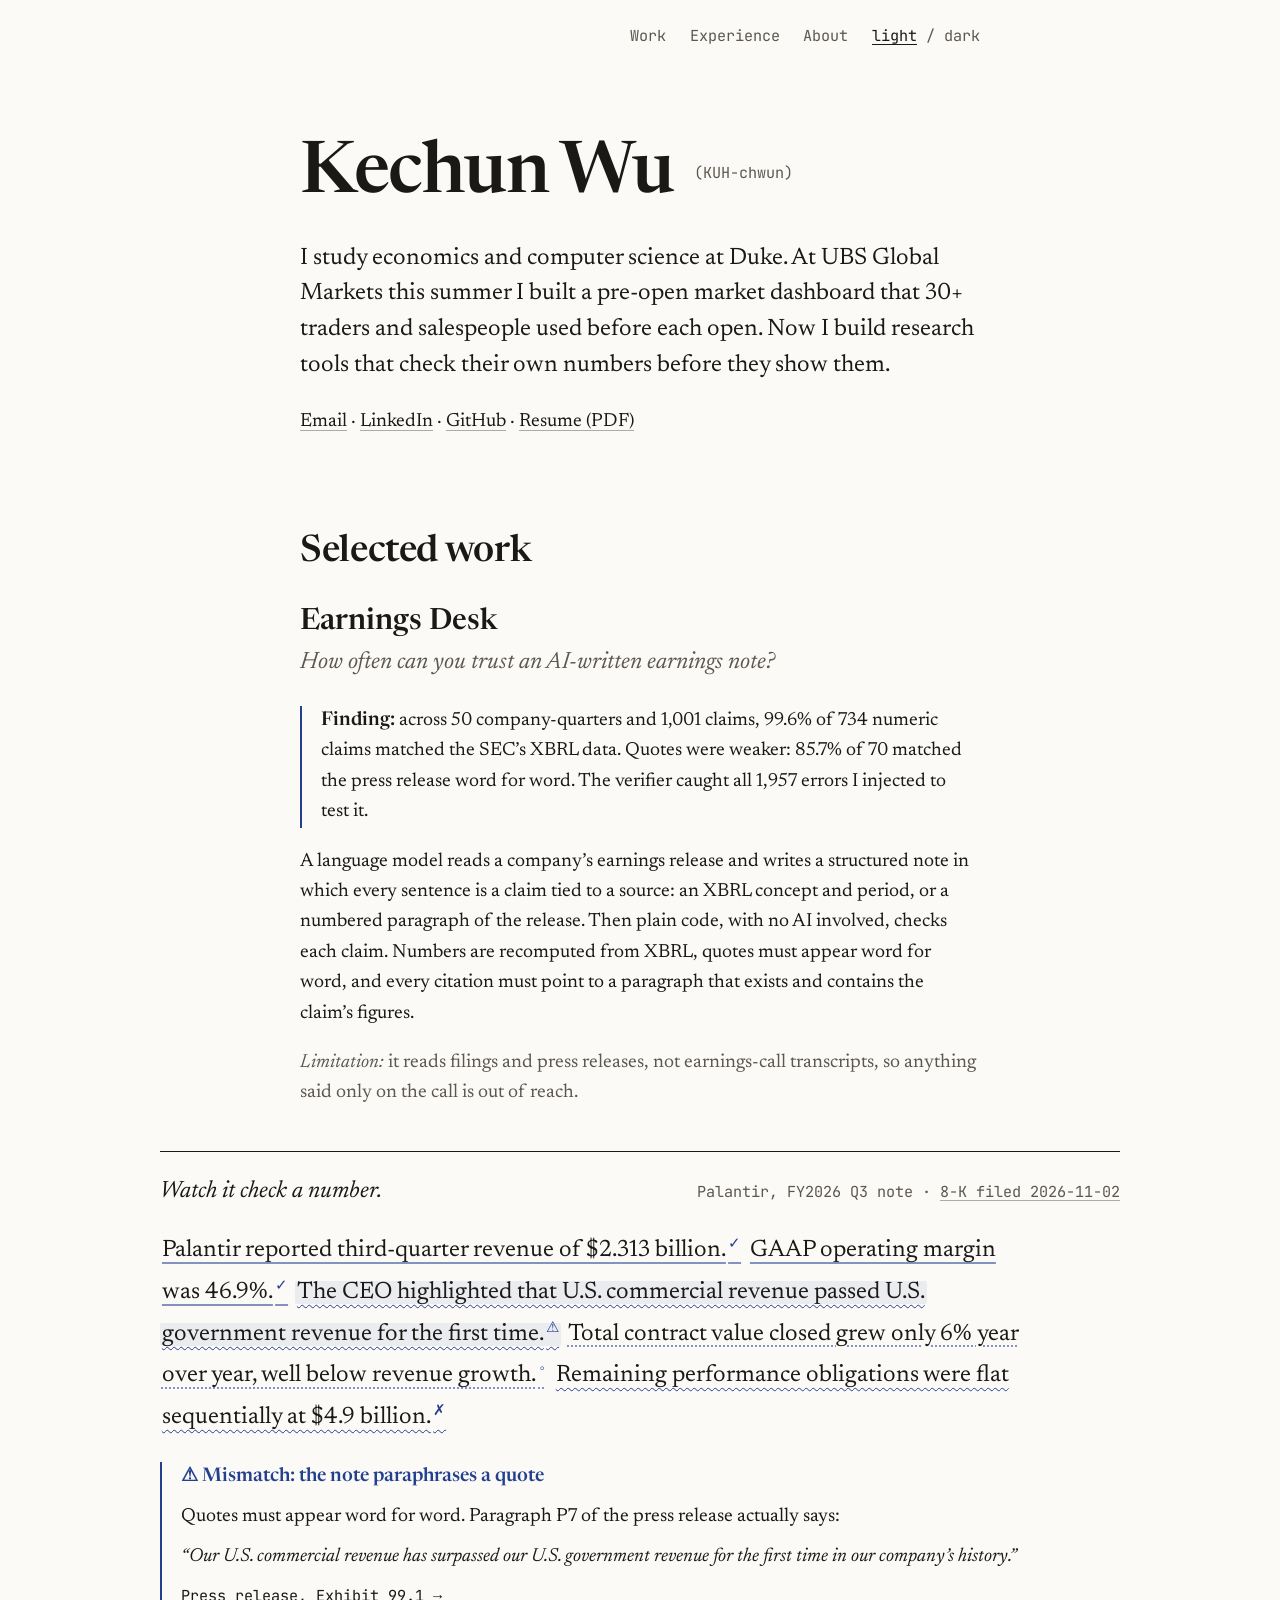
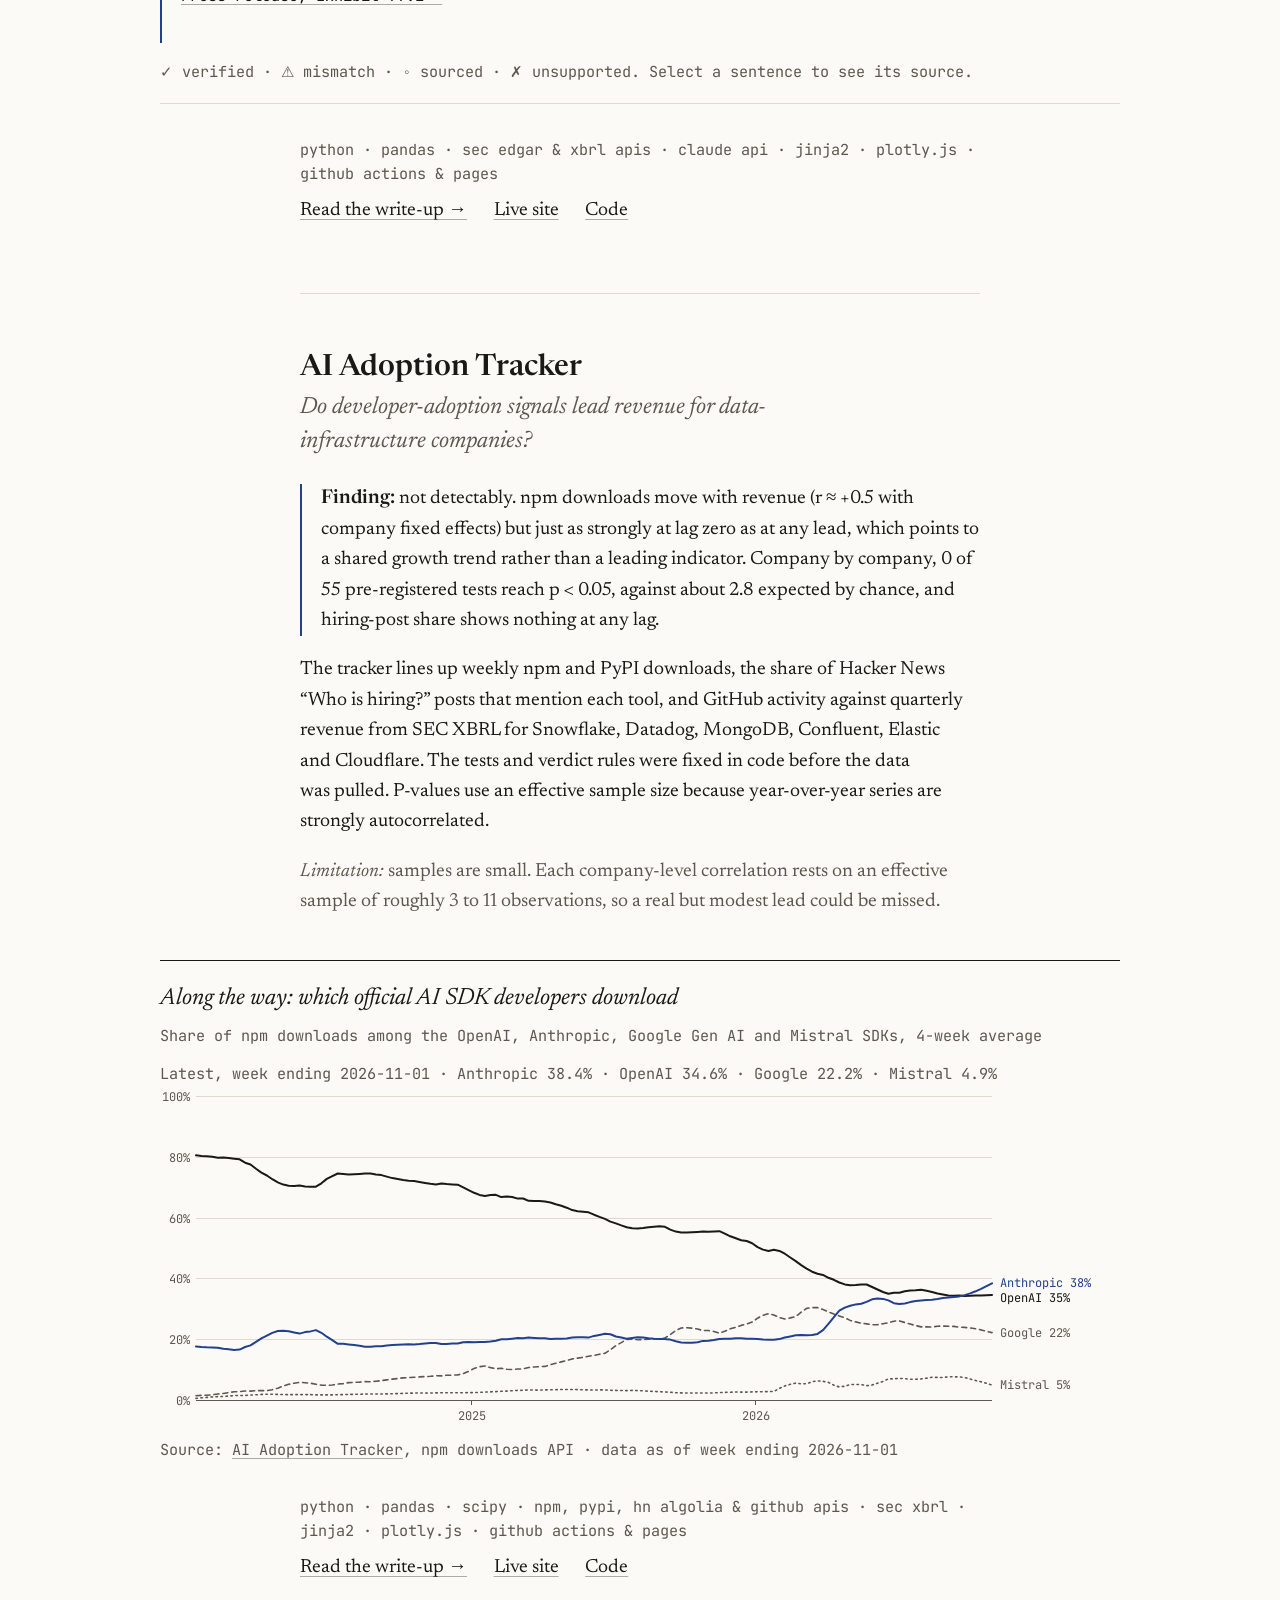
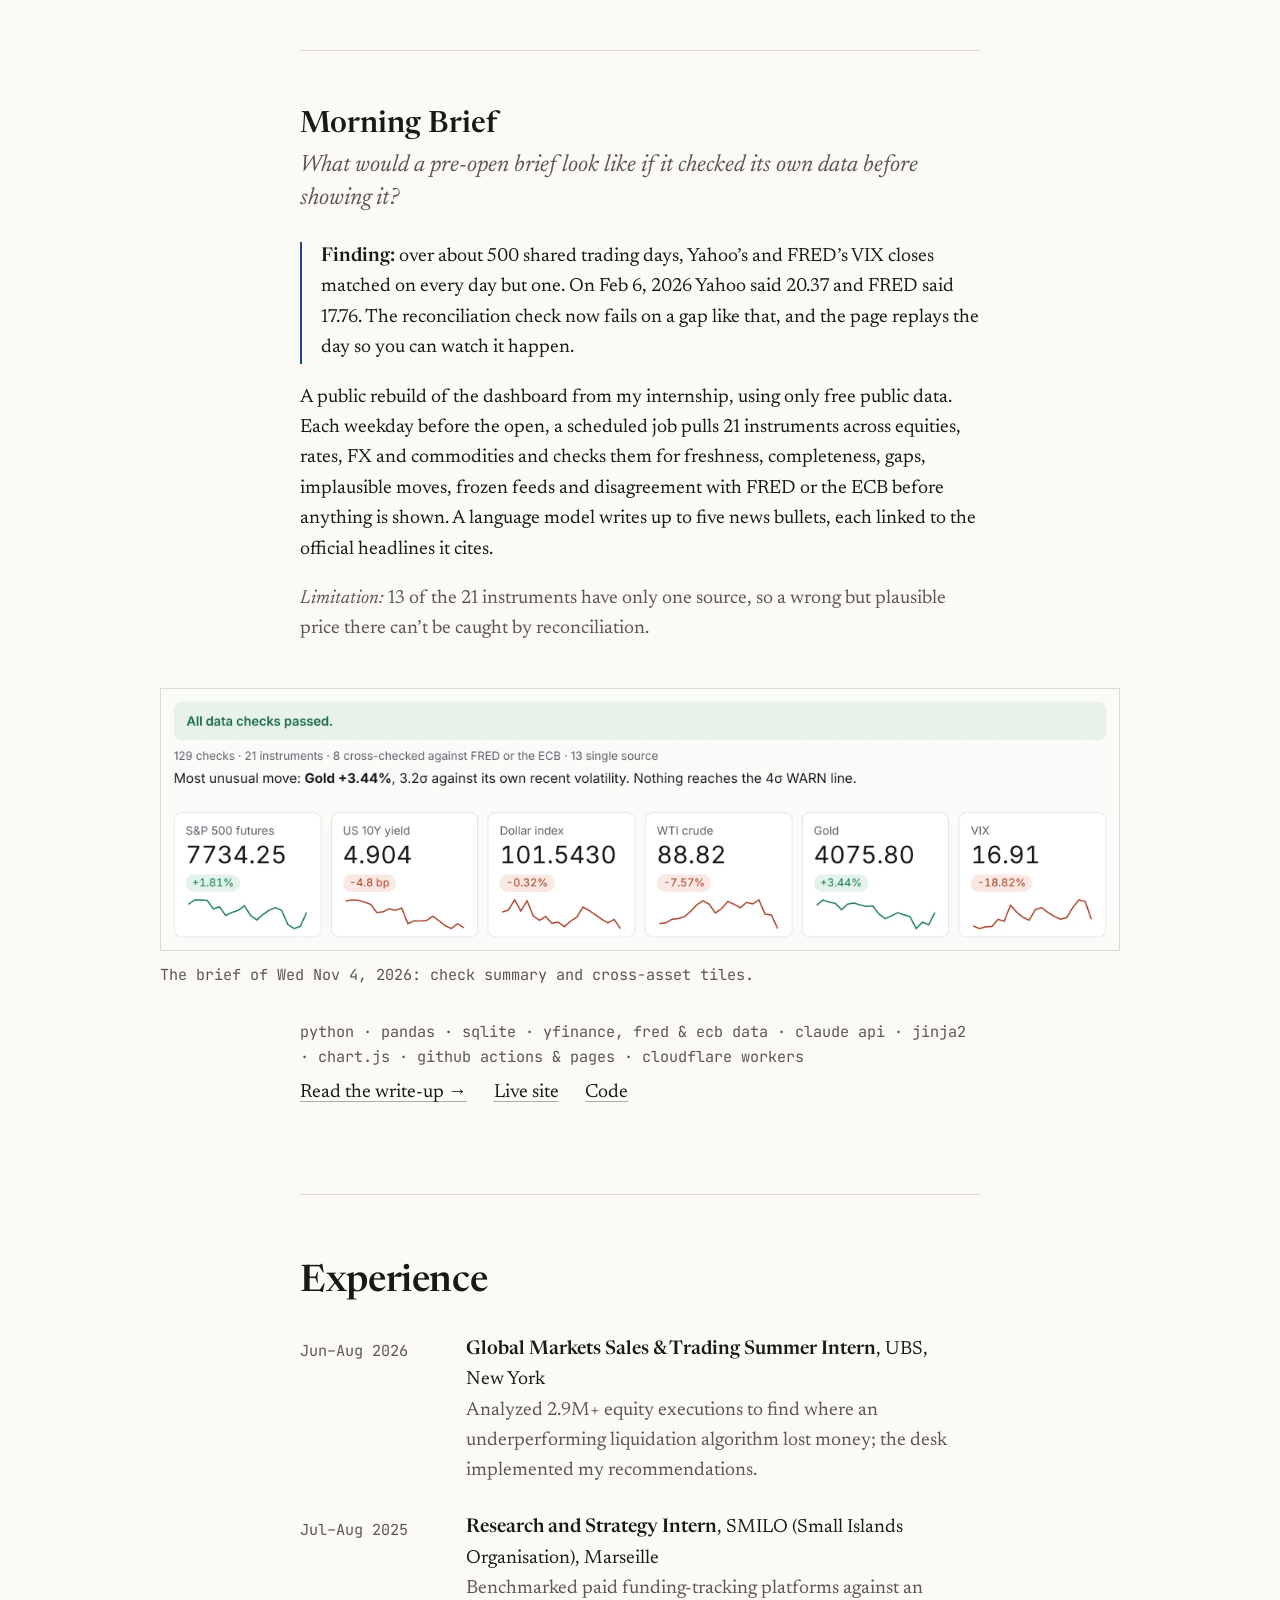
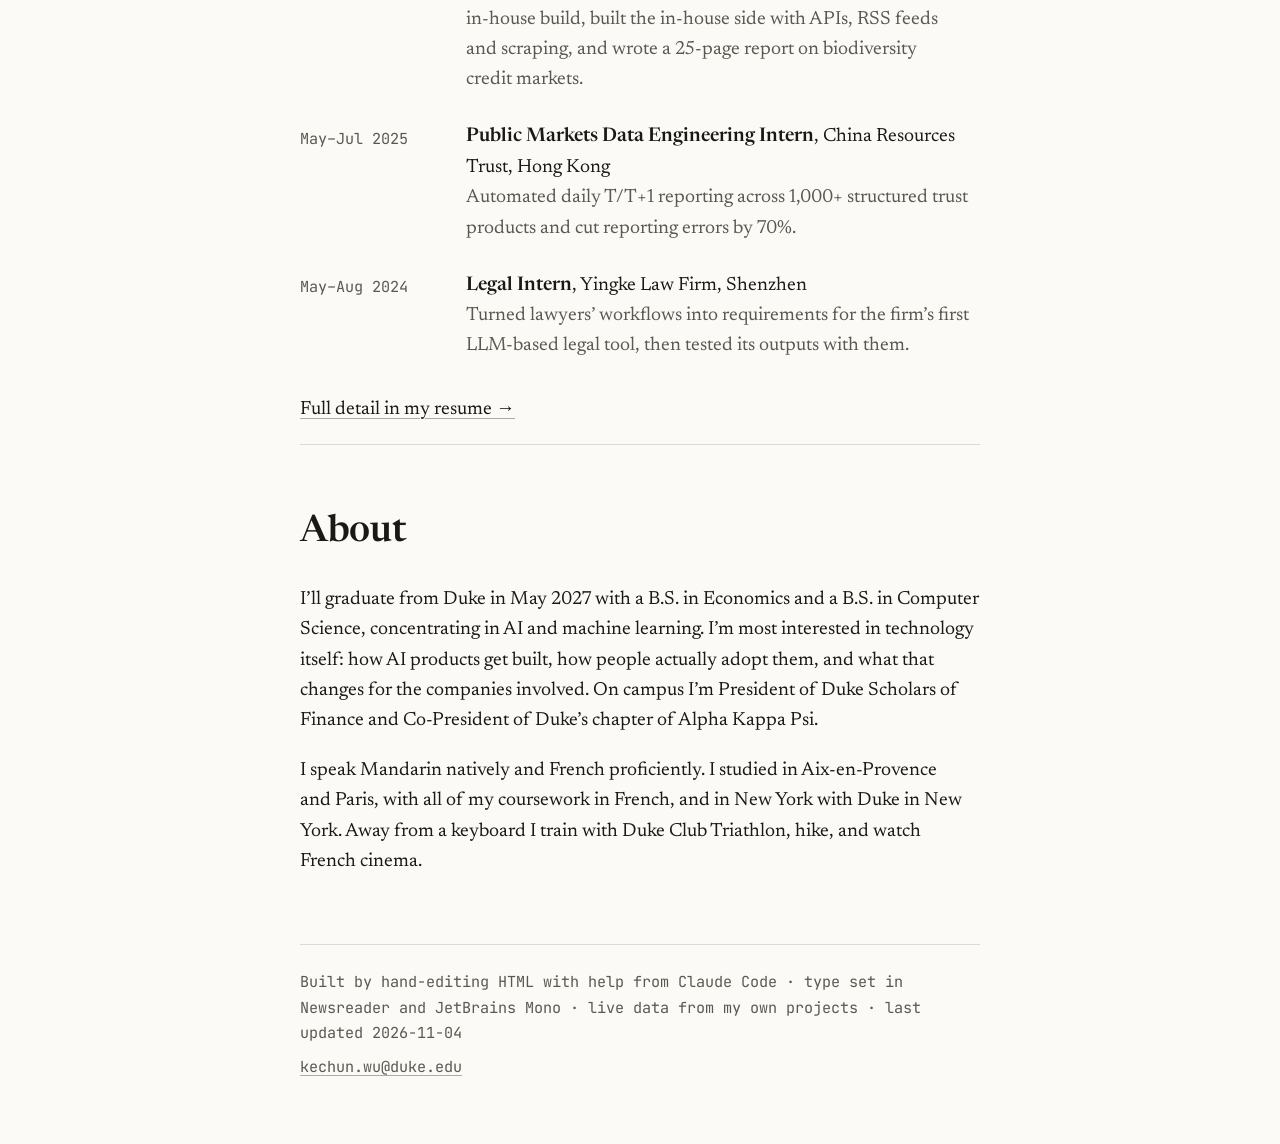
==== commit 5e43a42b: "Add OG image, touch icon, Actions deploy with daily snapshot and link check Co-Authored-By: Claude O" ====
--- a/index.html
+++ b/index.html
@@ -187,19 +187,23 @@
   <h2>Experience</h2>
   <ol class="cv">
     <li>
-      <p class="cv-head"><span><span class="cv-role">Global Markets Sales &amp; Trading Summer Intern</span>, UBS, New York</span> <time class="meta">Jun–Aug 2026</time></p>
+      <time class="meta">Jun–Aug 2026</time>
+      <p class="cv-head"><span class="cv-role">Global Markets Sales &amp; Trading Summer Intern</span>, UBS, New York</p>
       <p>Analyzed 2.9M+ equity executions to find where an underperforming liquidation algorithm lost money; the desk implemented my recommendations.</p>
     </li>
     <li>
-      <p class="cv-head"><span><span class="cv-role">Research and Strategy Intern</span>, SMILO (Small Islands Organisation), Marseille</span> <time class="meta">Jul–Aug 2025</time></p>
+      <time class="meta">Jul–Aug 2025</time>
+      <p class="cv-head"><span class="cv-role">Research and Strategy Intern</span>, SMILO (Small Islands Organisation), Marseille</p>
       <p>Benchmarked paid funding-tracking platforms against an in-house build, built the in-house side with APIs, RSS feeds and scraping, and wrote a 25-page report on biodiversity credit markets.</p>
     </li>
     <li>
-      <p class="cv-head"><span><span class="cv-role">Public Markets Data Engineering Intern</span>, China Resources Trust, Hong Kong</span> <time class="meta">May–Jul 2025</time></p>
+      <time class="meta">May–Jul 2025</time>
+      <p class="cv-head"><span class="cv-role">Public Markets Data Engineering Intern</span>, China Resources Trust, Hong Kong</p>
       <p>Automated daily T/T+1 reporting across 1,000+ structured trust products and cut reporting errors by 70%.</p>
     </li>
     <li>
-      <p class="cv-head"><span><span class="cv-role">Legal Intern</span>, Yingke Law Firm, Shenzhen</span> <time class="meta">May–Aug 2024</time></p>
+      <time class="meta">May–Aug 2024</time>
+      <p class="cv-head"><span class="cv-role">Legal Intern</span>, Yingke Law Firm, Shenzhen</p>
       <p>Turned lawyers’ workflows into requirements for the firm’s first LLM-based legal tool, then tested its outputs with them.</p>
     </li>
   </ol>
--- a/assets/site.css
+++ b/assets/site.css
@@ -147,7 +147,7 @@
 .claim[data-status="sourced"] { text-decoration-style: dotted; }
 .claim[data-status="mismatch"], .claim[data-status="unsupported"] { text-decoration-style: wavy; text-decoration-thickness: 1px; text-decoration-color: var(--accent); }
 .claim:hover, .claim.active { background: var(--accent-wash); text-decoration-color: var(--accent); }
-.claim + .claim { margin-left: .2em; }
+
 .claim .mark { font-family: var(--mono); font-size: .62em; vertical-align: .55em; margin-left: .15em; color: var(--accent); font-weight: 500; }
 
 .panels { border-left: 2px solid var(--accent); padding-left: 1rem; min-height: 9.5rem; }
@@ -190,12 +190,12 @@
 
 /* ---------- Experience ---------- */
 .cv { list-style: none; margin: 0; padding: 0; }
-.cv li { margin-bottom: 1.4rem; }
-.cv li p { margin: 0; }
-.cv-head { display: flex; flex-wrap: wrap; justify-content: space-between; align-items: baseline; gap: 0 1rem; }
+.cv li { display: grid; grid-template-columns: 7.5rem minmax(0, 1fr); column-gap: 1.25rem; margin-bottom: 1.4rem; }
+.cv li > time { grid-row: 1 / span 2; color: var(--muted); padding-top: .3em; white-space: nowrap; }
+.cv li p { margin: 0; grid-column: 2; }
 .cv-role { font-weight: 600; }
-.cv-head time { color: var(--muted); white-space: nowrap; }
 .cv li > p:not(.cv-head) { color: var(--muted); }
+@media (max-width: 600px) { .cv li { display: block; } .cv li > time { display: block; padding: 0; } }
 .more { margin-top: 1.75rem; }
 
 /* ---------- Colophon ---------- */
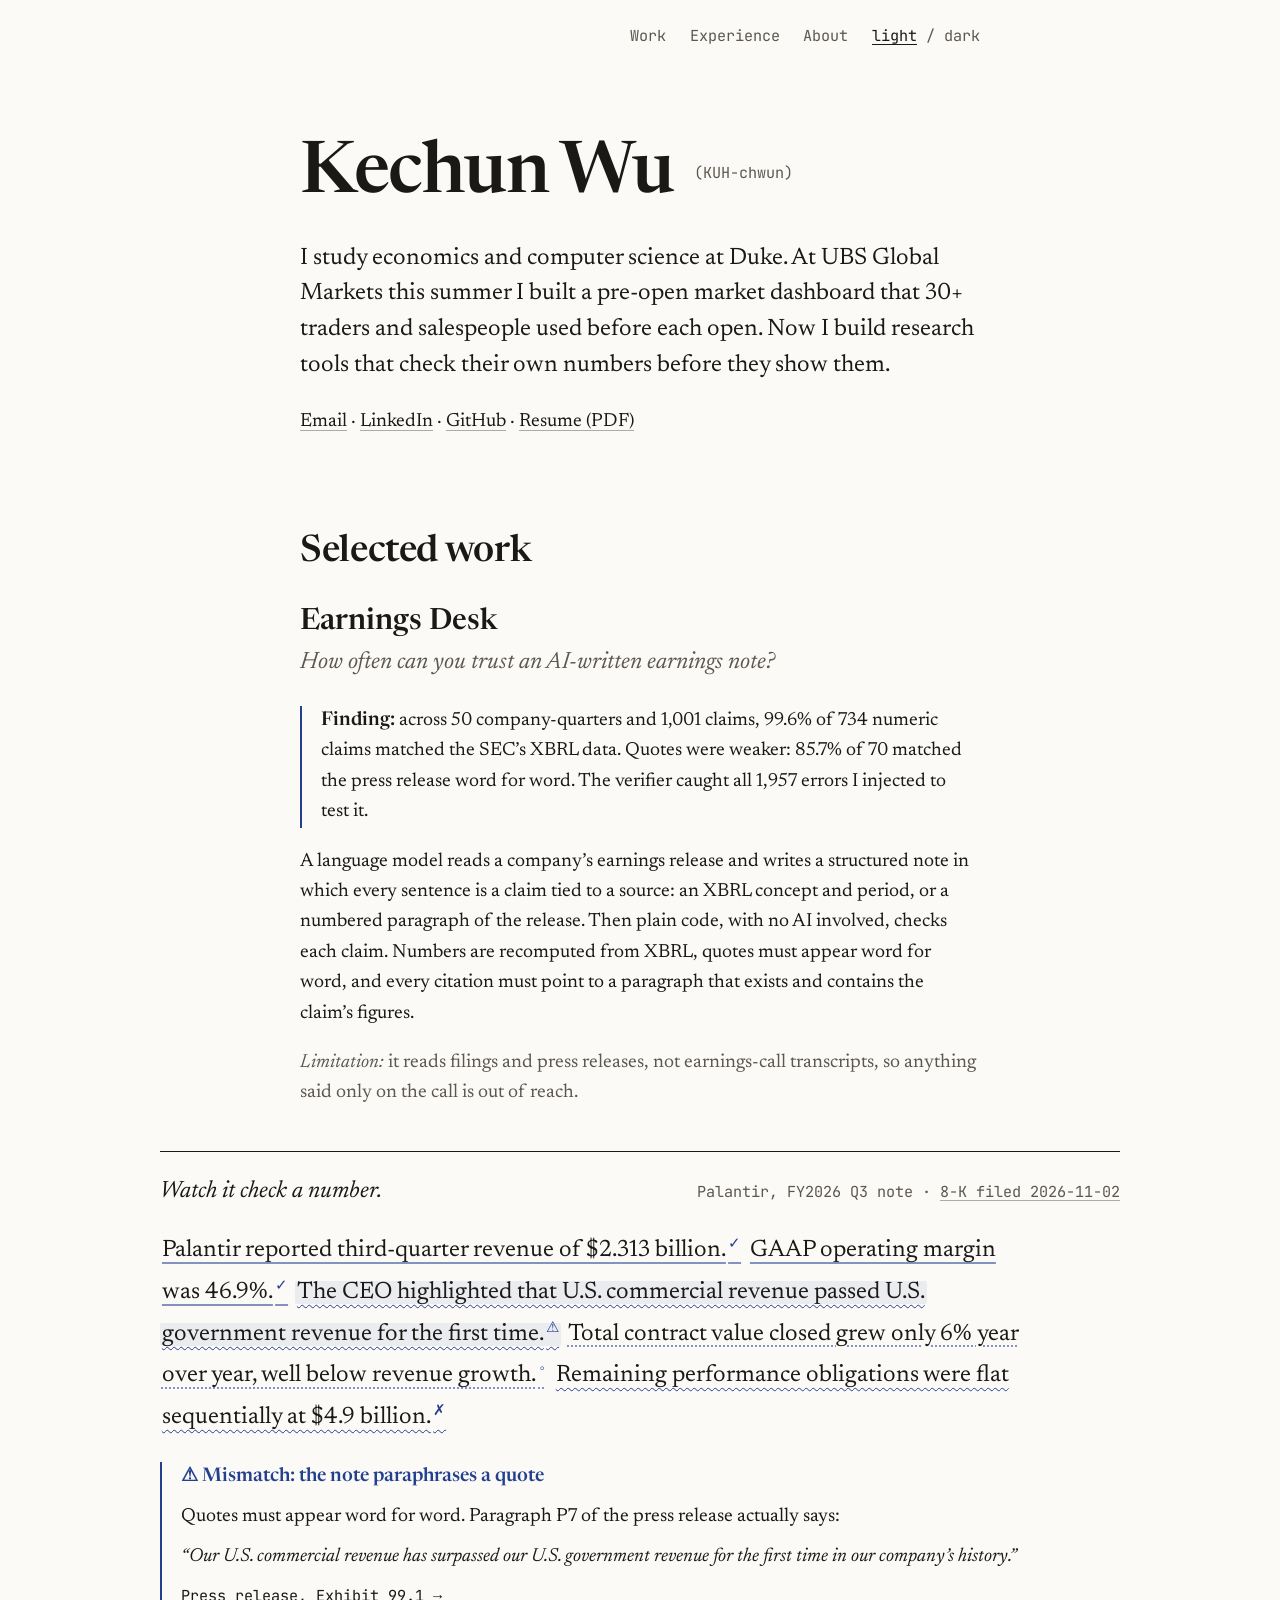
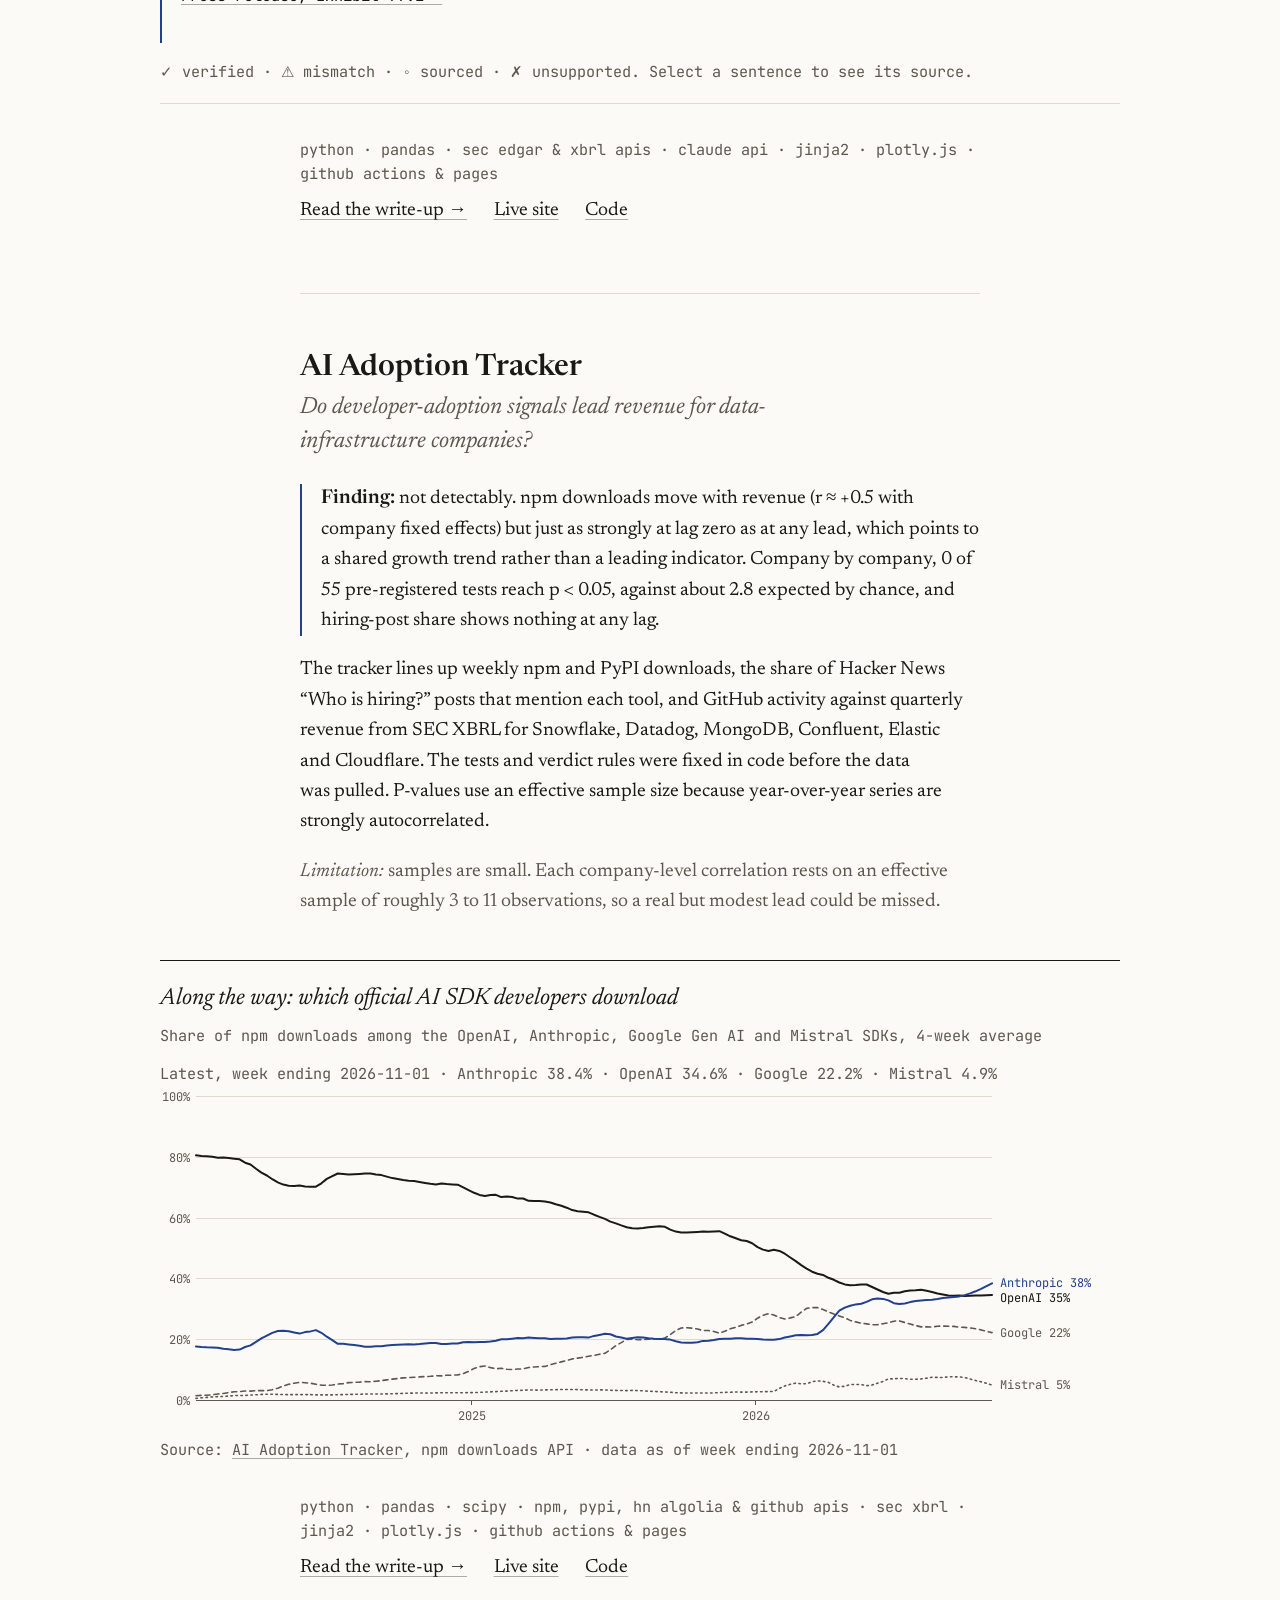
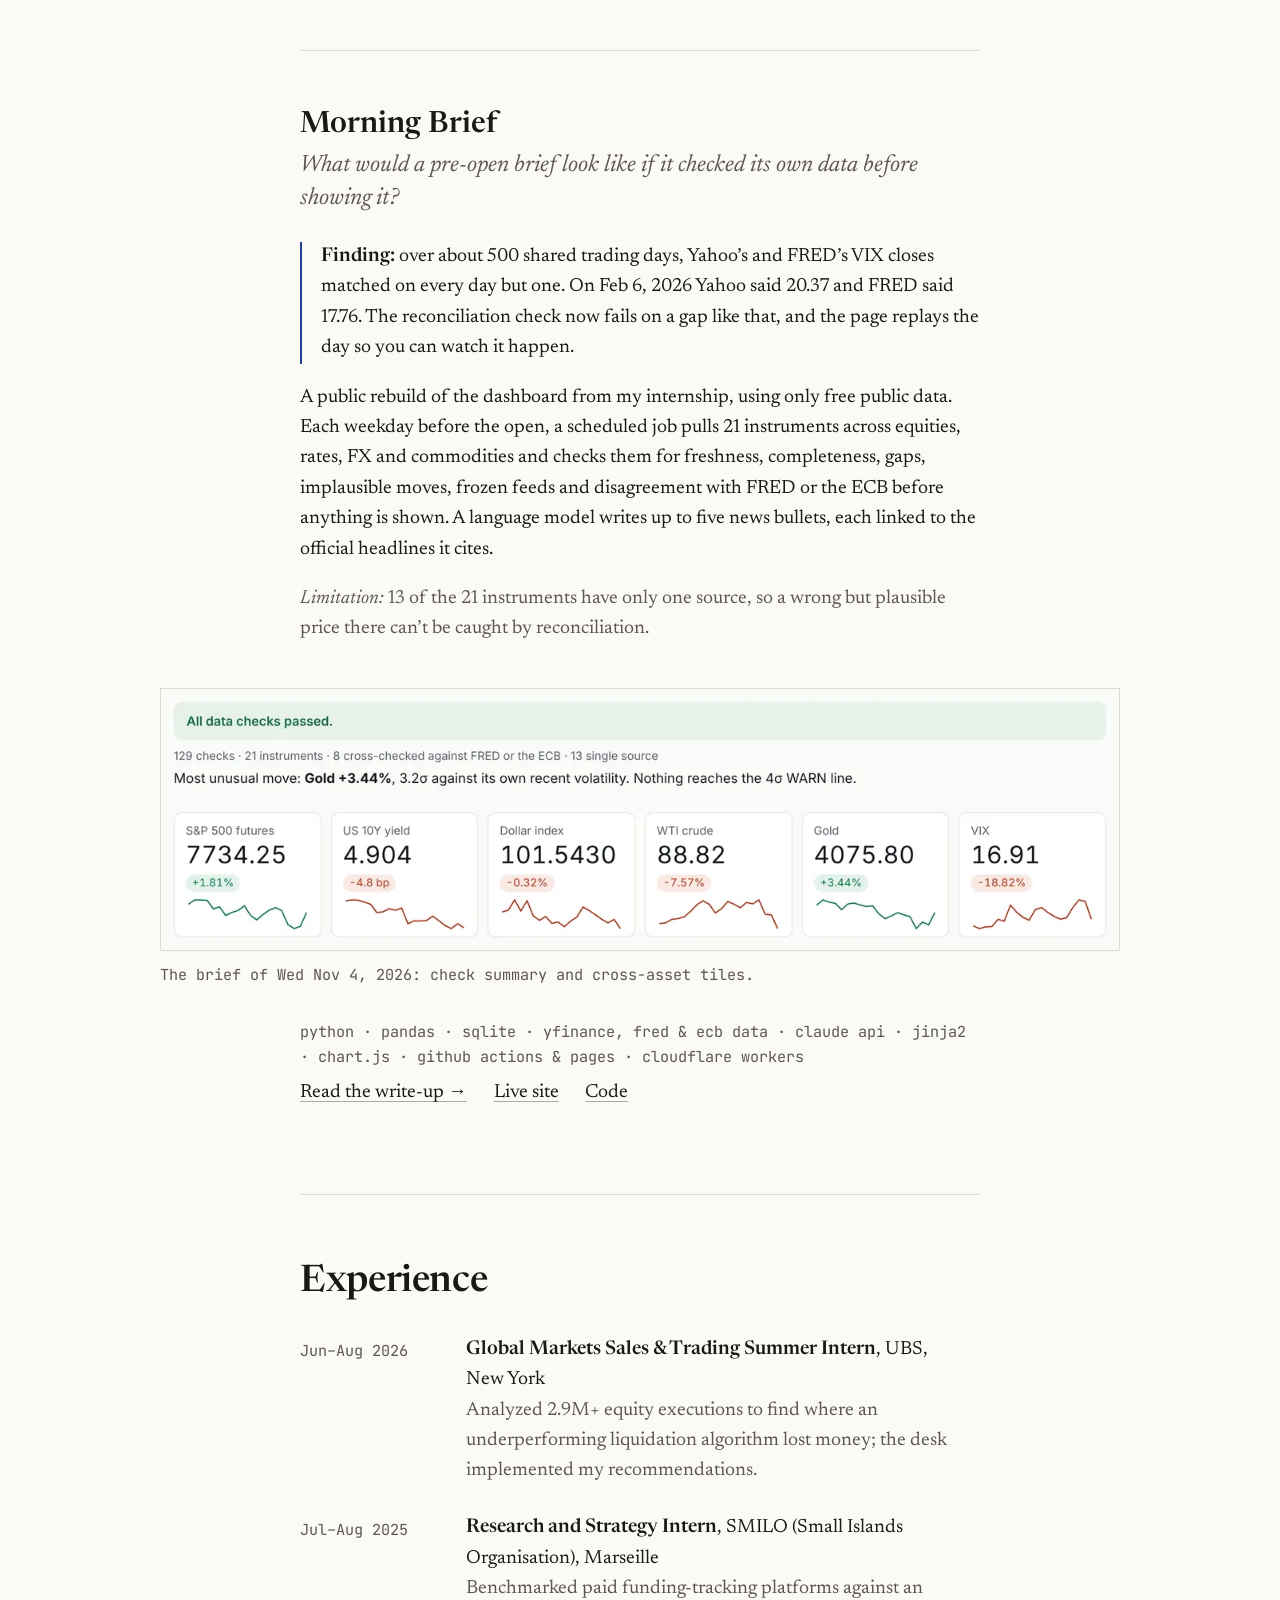
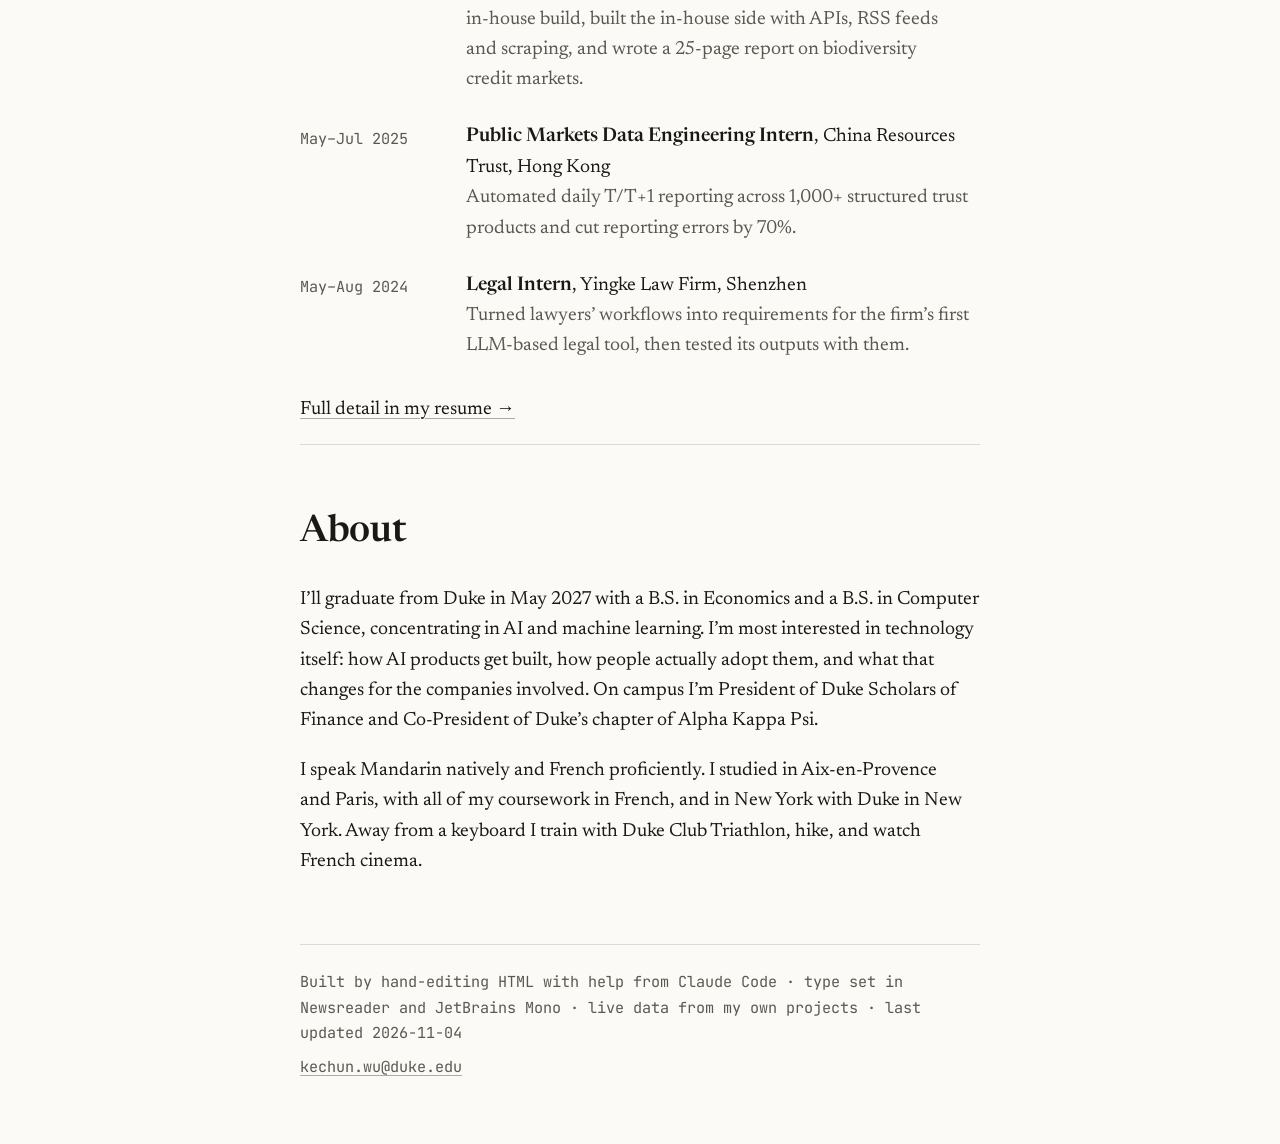
==== commit ef7a405a: "Responsive screenshot srcset, accessible toggle name, touch-friendly chart readout Co-Authored-By: C" ====
--- a/index.html
+++ b/index.html
@@ -43,7 +43,7 @@
     <a href="#work">Work</a>
     <a href="#experience">Experience</a>
     <a href="#about">About</a>
-    <button type="button" class="theme-toggle" id="theme-toggle" aria-label="Color theme: follows system. Activate to switch.">
+    <button type="button" class="theme-toggle" id="theme-toggle" aria-label="light / dark theme">
       <span data-mode="light">light</span> / <span data-mode="dark">dark</span>
     </button>
   </nav>
@@ -172,7 +172,7 @@
     <p class="limit"><em>Limitation:</em> 13 of the 21 instruments have only one source, so a wrong but plausible price there can’t be caught by reconciliation.</p>
 
     <figure class="breakout shot">
-      <img src="/assets/img/morning-brief-checks.webp" width="1200" height="328" loading="lazy" decoding="async"
+      <img src="/assets/img/morning-brief-checks-1200.webp" srcset="/assets/img/morning-brief-checks-1200.webp 1200w, /assets/img/morning-brief-checks.webp 2400w" sizes="(max-width: 992px) calc(100vw - 32px), 960px" width="1200" height="328" loading="lazy" decoding="async"
            alt="Morning Brief check summary: “All data checks passed”, 129 checks across 21 instruments with 8 cross-checked against FRED or the ECB, and six tiles with 20-day sparklines for S&amp;P 500 futures, US 10-year yield, dollar index, WTI crude, gold and VIX.">
       <figcaption class="meta">The brief of Wed Nov 4, 2026: check summary and cross-asset tiles.</figcaption>
     </figure>
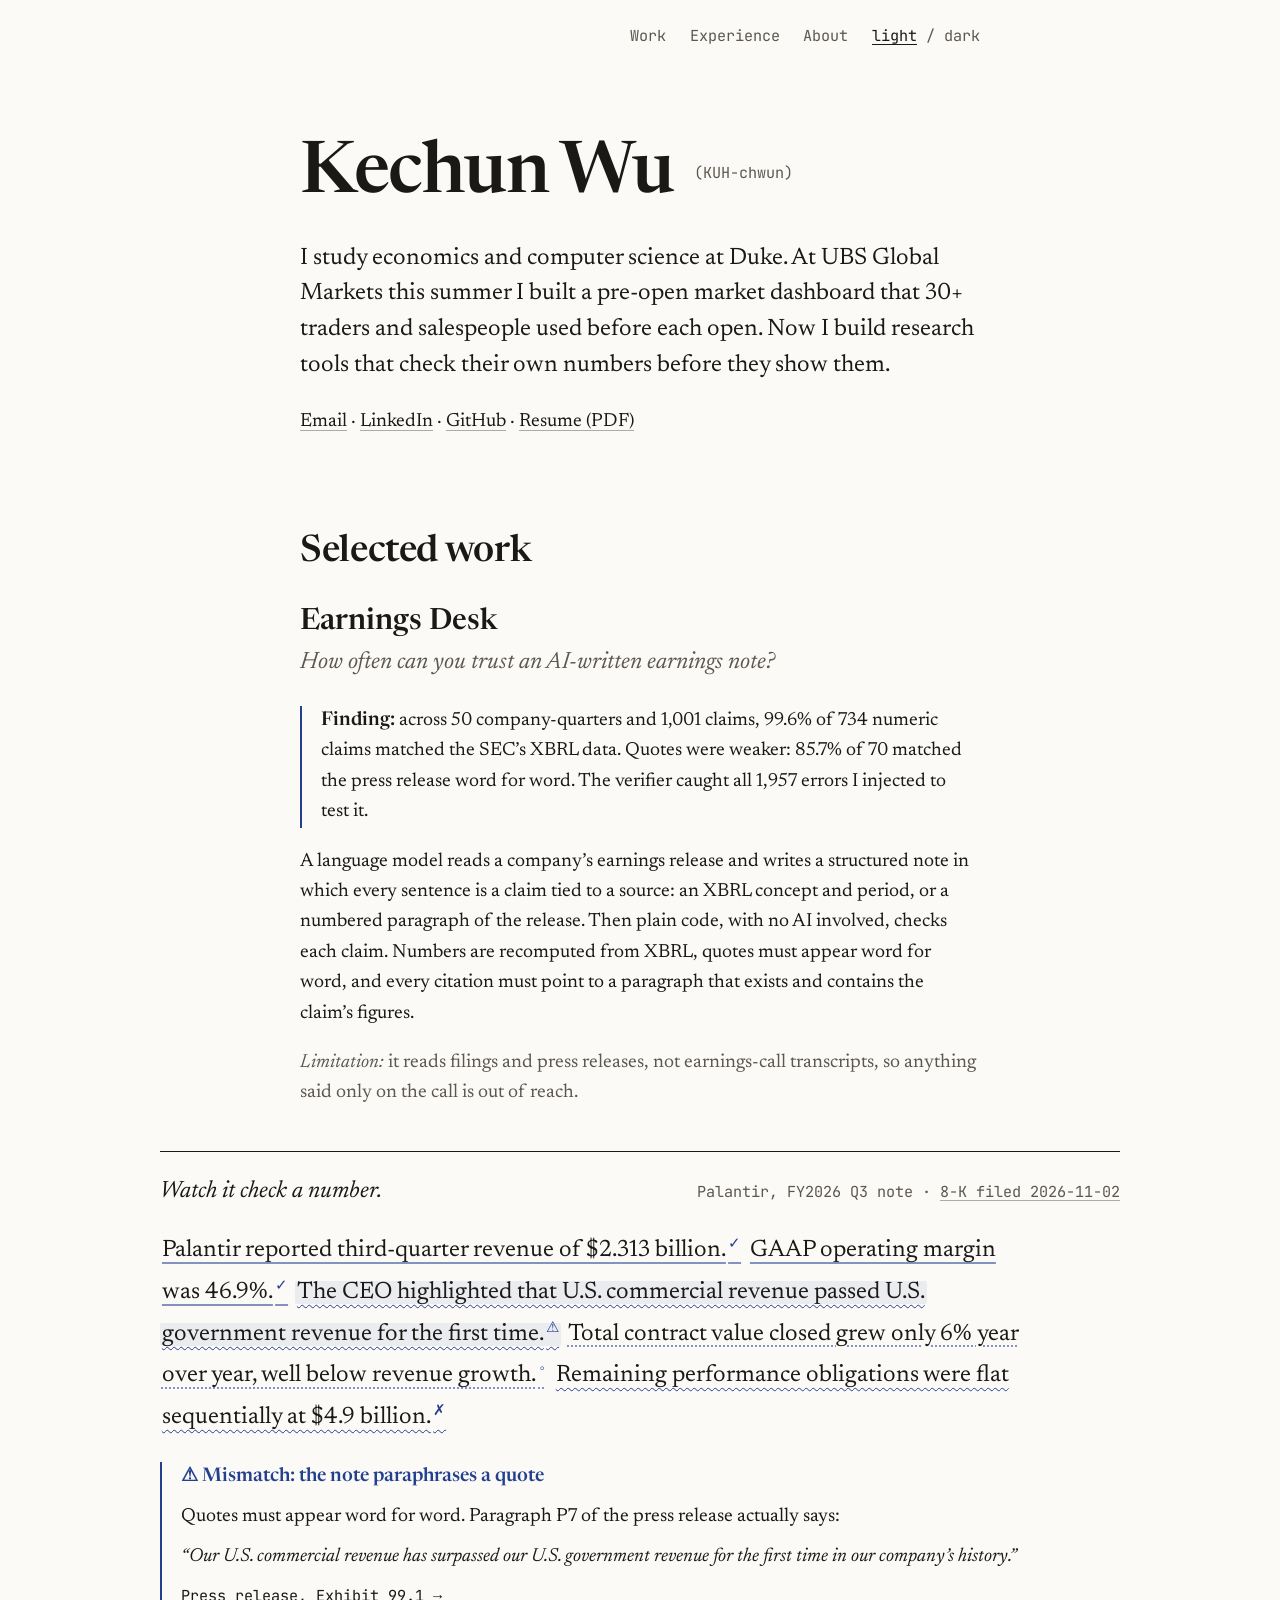
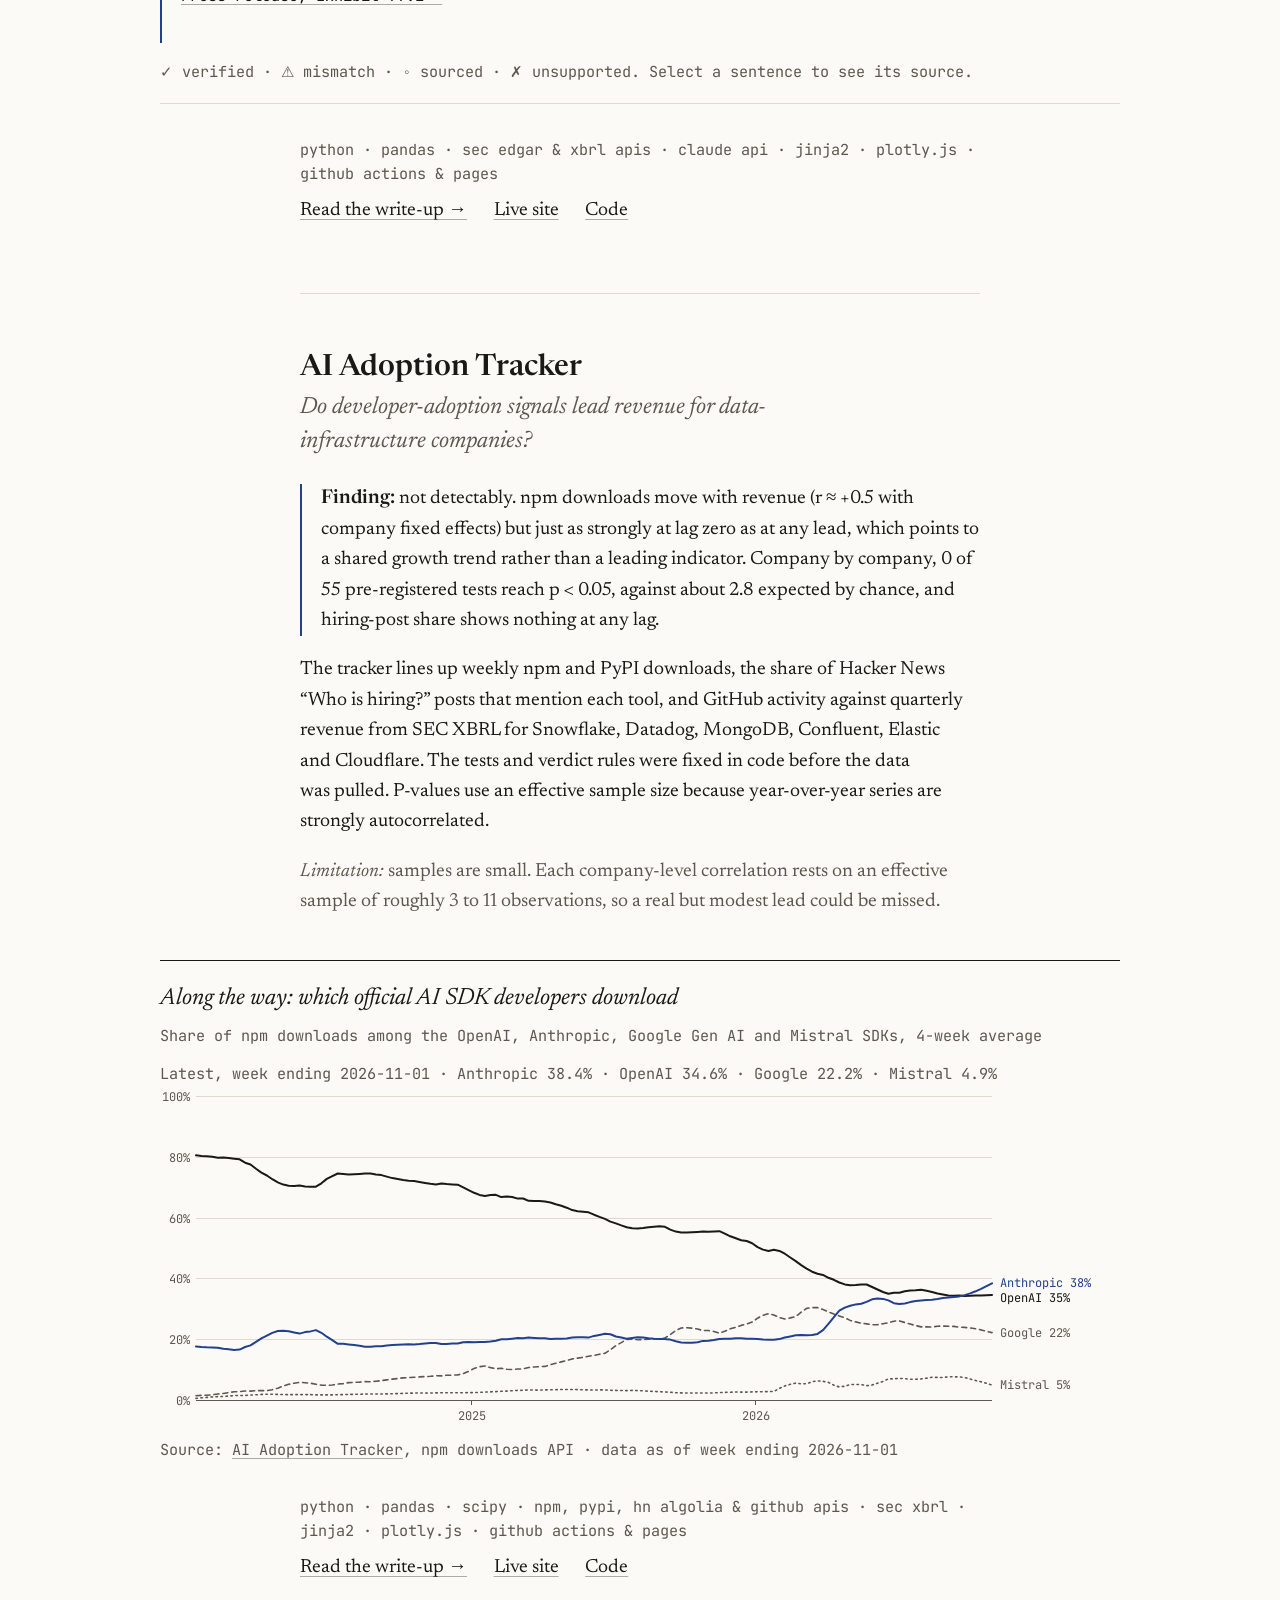
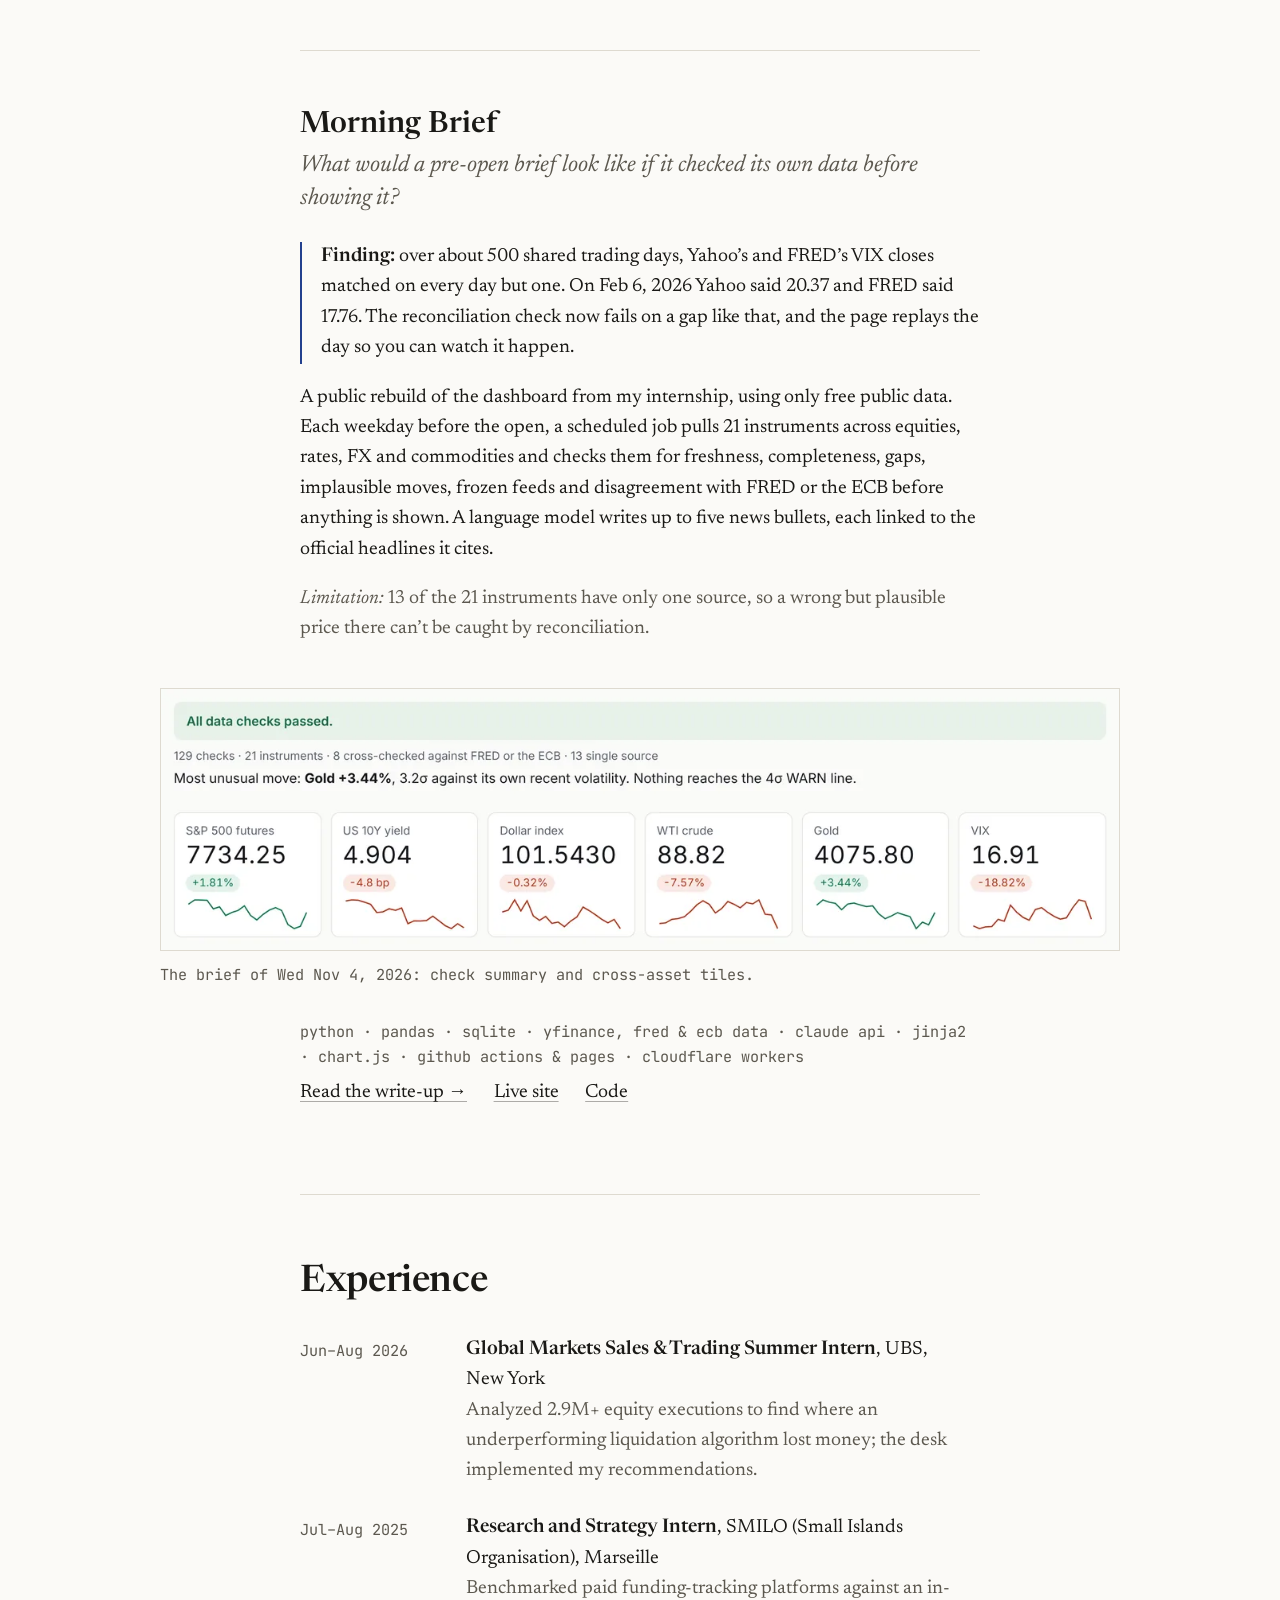
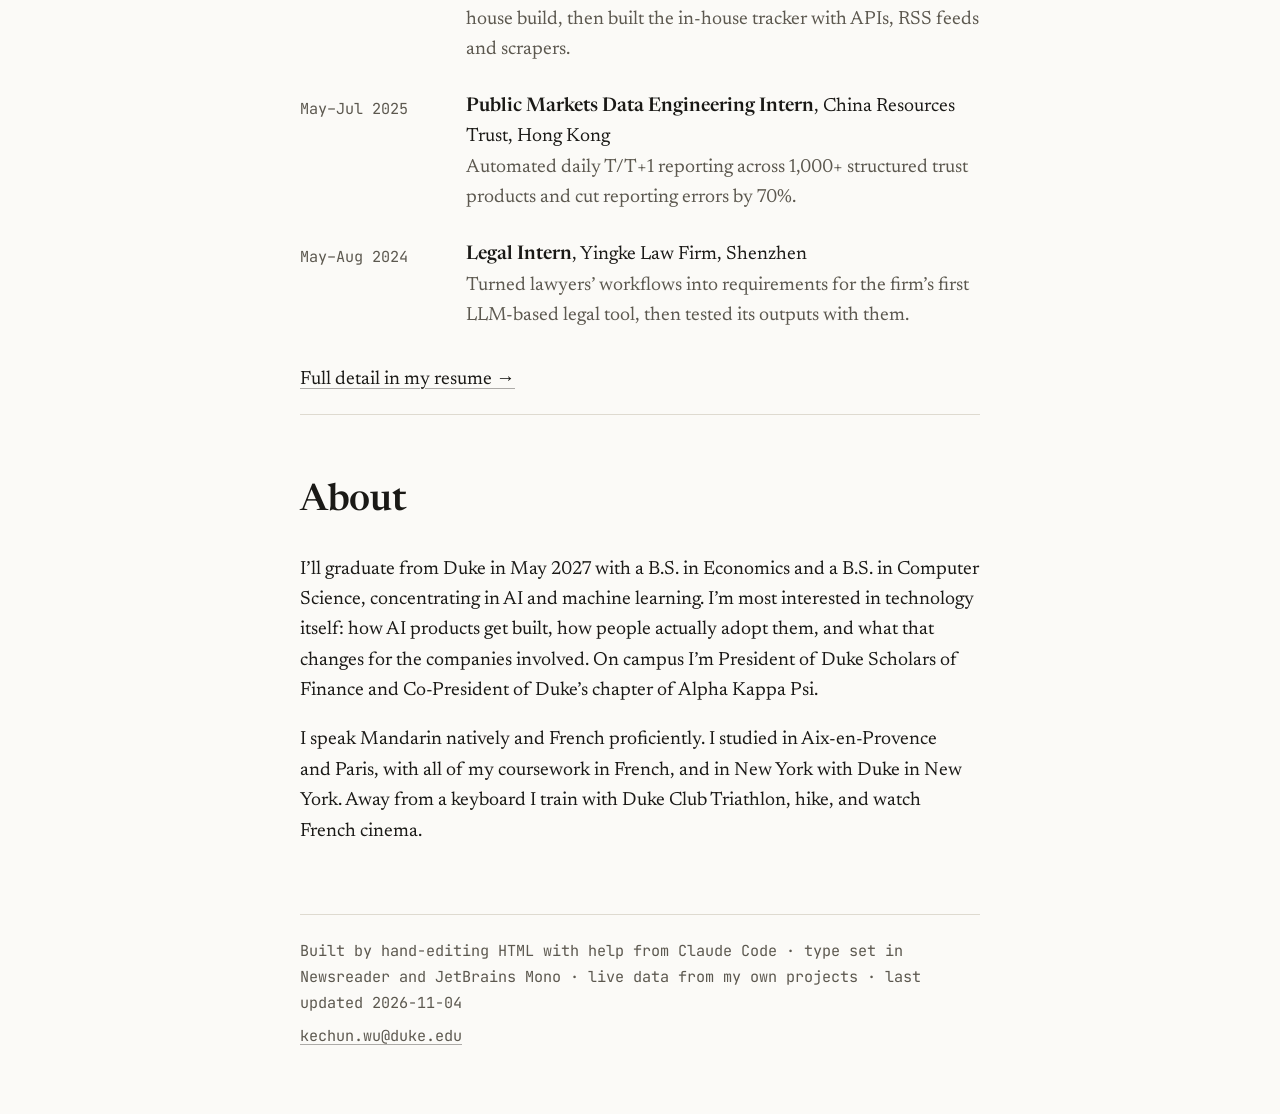
==== commit 92d55252: "Use the updated resume; drop the SMILO report line it no longer lists The new resume.pdf no longer m" ====
--- a/index.html
+++ b/index.html
@@ -6,24 +6,24 @@
 <title>Kechun Wu</title>
 <meta name="description" content="Kechun Wu studies economics and computer science at Duke and builds research tools that check their own numbers: verified AI earnings notes, an alternative-data study, and a self-checking pre-open market brief.">
 <meta name="author" content="Kechun Wu">
-<link rel="canonical" href="https://kc31415.github.io/">
+<link rel="canonical" href="https://kechunwu.github.io/">
 <meta name="color-scheme" content="light dark">
 <meta name="theme-color" content="#FBFAF7" media="(prefers-color-scheme: light)">
 <meta name="theme-color" content="#1C1A17" media="(prefers-color-scheme: dark)">
 
 <meta property="og:type" content="website">
 <meta property="og:site_name" content="Kechun Wu">
-<meta property="og:url" content="https://kc31415.github.io/">
+<meta property="og:url" content="https://kechunwu.github.io/">
 <meta property="og:title" content="Kechun Wu">
 <meta property="og:description" content="Research tools that check their own numbers: verified AI earnings notes, an alternative-data study, and a self-checking pre-open market brief.">
-<meta property="og:image" content="https://kc31415.github.io/assets/img/og.png">
+<meta property="og:image" content="https://kechunwu.github.io/assets/img/og.png">
 <meta property="og:image:width" content="1200">
 <meta property="og:image:height" content="630">
 <meta property="og:image:alt" content="Kechun Wu. An AI-written earnings note with each claim marked verified, mismatched or sourced against SEC data.">
 <meta name="twitter:card" content="summary_large_image">
 <meta name="twitter:title" content="Kechun Wu">
 <meta name="twitter:description" content="Research tools that check their own numbers.">
-<meta name="twitter:image" content="https://kc31415.github.io/assets/img/og.png">
+<meta name="twitter:image" content="https://kechunwu.github.io/assets/img/og.png">
 
 <link rel="icon" href="/favicon.svg" type="image/svg+xml">
 <link rel="apple-touch-icon" href="/assets/img/apple-touch-icon.png">
@@ -58,9 +58,8 @@
 
   <p class="contact">
     <a href="mailto:kechun.wu@duke.edu">Email</a> ·
-    <!-- TODO(Kechun): confirm this LinkedIn URL (taken from your resume). -->
     <a href="https://www.linkedin.com/in/kechun-wu/">LinkedIn</a> ·
-    <a href="https://github.com/KC31415">GitHub</a> ·
+    <a href="https://github.com/kechunwu">GitHub</a> ·
     <a href="/resume.pdf">Resume (PDF)</a>
   </p>
 
@@ -138,7 +137,7 @@
     </figure>
 
     <p class="stack">python · pandas · sec edgar &amp; xbrl apis · claude api · jinja2 · plotly.js · github actions &amp; pages</p>
-    <p class="links"><a href="/earnings-desk/research.html">Read the write-up →</a> <a href="/earnings-desk/">Live site</a> <a href="https://github.com/KC31415/earnings-desk">Code</a></p>
+    <p class="links"><a href="/earnings-desk/research.html">Read the write-up →</a> <a href="/earnings-desk/">Live site</a> <a href="https://github.com/kechunwu/earnings-desk">Code</a></p>
   </article>
 
   <!-- ---------- AI Adoption Tracker ---------- -->
@@ -160,7 +159,7 @@
     </figure>
 
     <p class="stack">python · pandas · scipy · npm, pypi, hn algolia &amp; github apis · sec xbrl · jinja2 · plotly.js · github actions &amp; pages</p>
-    <p class="links"><a href="/ai-adoption-tracker/lead-lag.html">Read the write-up →</a> <a href="/ai-adoption-tracker/">Live site</a> <a href="https://github.com/KC31415/ai-adoption-tracker">Code</a></p>
+    <p class="links"><a href="/ai-adoption-tracker/lead-lag.html">Read the write-up →</a> <a href="/ai-adoption-tracker/">Live site</a> <a href="https://github.com/kechunwu/ai-adoption-tracker">Code</a></p>
   </article>
 
   <!-- ---------- Morning Brief ---------- -->
@@ -178,7 +177,7 @@
     </figure>
 
     <p class="stack">python · pandas · sqlite · yfinance, fred &amp; ecb data · claude api · jinja2 · chart.js · github actions &amp; pages · cloudflare workers</p>
-    <p class="links"><a href="https://github.com/KC31415/morning-brief#why-i-built-this">Read the write-up →</a> <a href="/morning-brief/">Live site</a> <a href="https://github.com/KC31415/morning-brief">Code</a></p>
+    <p class="links"><a href="https://github.com/kechunwu/morning-brief#why-i-built-this">Read the write-up →</a> <a href="/morning-brief/">Live site</a> <a href="https://github.com/kechunwu/morning-brief">Code</a></p>
   </article>
 </section>
 
@@ -194,7 +193,7 @@
     <li>
       <time class="meta">Jul–Aug 2025</time>
       <p class="cv-head"><span class="cv-role">Research and Strategy Intern</span>, SMILO (Small Islands Organisation), Marseille</p>
-      <p>Benchmarked paid funding-tracking platforms against an in-house build, built the in-house side with APIs, RSS feeds and scraping, and wrote a 25-page report on biodiversity credit markets.</p>
+      <p>Benchmarked paid funding-tracking platforms against an in-house build, then built the in-house tracker with APIs, RSS feeds and scrapers.</p>
     </li>
     <li>
       <time class="meta">May–Jul 2025</time>
--- a/assets/site.css
+++ b/assets/site.css
@@ -1,4 +1,4 @@
-/* kc31415.github.io — one serif, one mono, one accent. */
+/* kechunwu.github.io — one serif, one mono, one accent. */
 
 @font-face { font-family: "Newsreader"; src: url("/assets/fonts/newsreader-400.woff2") format("woff2"); font-weight: 400; font-style: normal; font-display: swap; }
 @font-face { font-family: "Newsreader"; src: url("/assets/fonts/newsreader-400-italic.woff2") format("woff2"); font-weight: 400; font-style: italic; font-display: swap; }
@@ -222,10 +222,13 @@
 /* ---------- Print: a clean one-page summary ---------- */
 @media print {
   @page { margin: 14mm 16mm; }
-  html { font-size: 10.5pt; }
+  html { font-size: 9.5pt; }
+  body { line-height: 1.4; }
   :root, :root[data-theme="dark"] { --paper: #fff; --ink: #000; --muted: #444; --rule: #bbb; --accent: #000; }
   body { background: #fff; color: #000; }
-  .topbar, .live, figure, .skip, .stack, .limit, #about, .more, .colophon p:first-child { display: none !important; }
+  .topbar, .live, figure, .skip, .stack, .limit, #about, .more, .colophon { display: none !important; }
+  .section h2 { margin: .2rem 0 .3rem; }
+  .contact { margin-top: .3rem; }
   .masthead { padding: 0 0 .5rem; }
   .intro { font-size: 1.1rem; margin: .4rem 0; }
   h1 { font-size: 2rem; }
@@ -238,8 +241,9 @@
   .entry > p:not(.finding):not(.links):not(.question) { display: none; }
   .finding { border: 0; padding: 0; margin-top: .2rem; }
   .links a[href^="http"]::after, .contact a[href^="http"]::after { content: " (" attr(href) ")"; font-family: var(--mono); font-size: .8em; }
-  .links a[href^="/"]::after { content: " (kc31415.github.io" attr(href) ")"; font-family: var(--mono); font-size: .8em; }
-  .cv li { margin-bottom: .35rem; break-inside: avoid; }
+  .contact a[href^="mailto:"]::after { content: " (kechun.wu@duke.edu)"; font-family: var(--mono); font-size: .8em; }
+  .links a[href^="/"]::after { content: " (kechunwu.github.io" attr(href) ")"; font-family: var(--mono); font-size: .8em; }
+  .cv li { margin-bottom: .3rem; break-inside: avoid; grid-template-columns: 6.5rem minmax(0, 1fr); }
   .reveal { opacity: 1 !important; transform: none !important; }
   a { text-decoration: none; }
 }
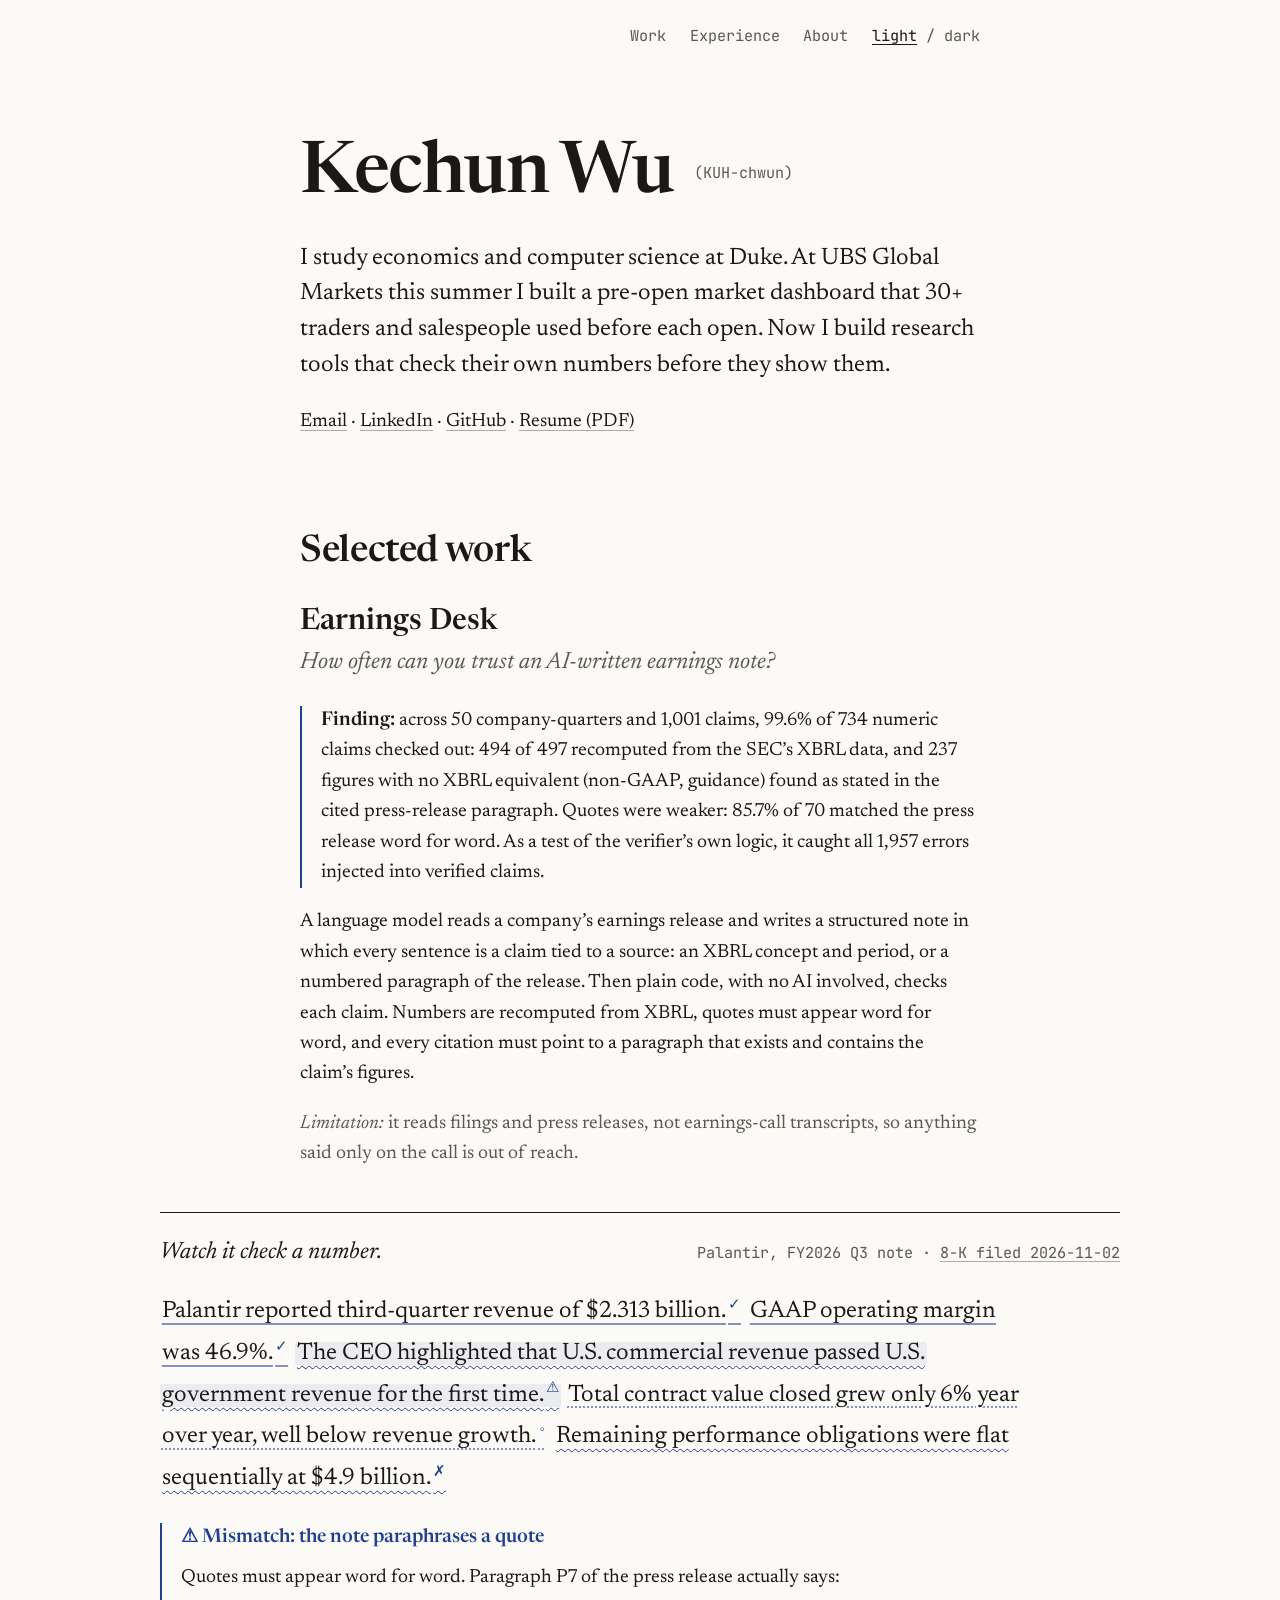
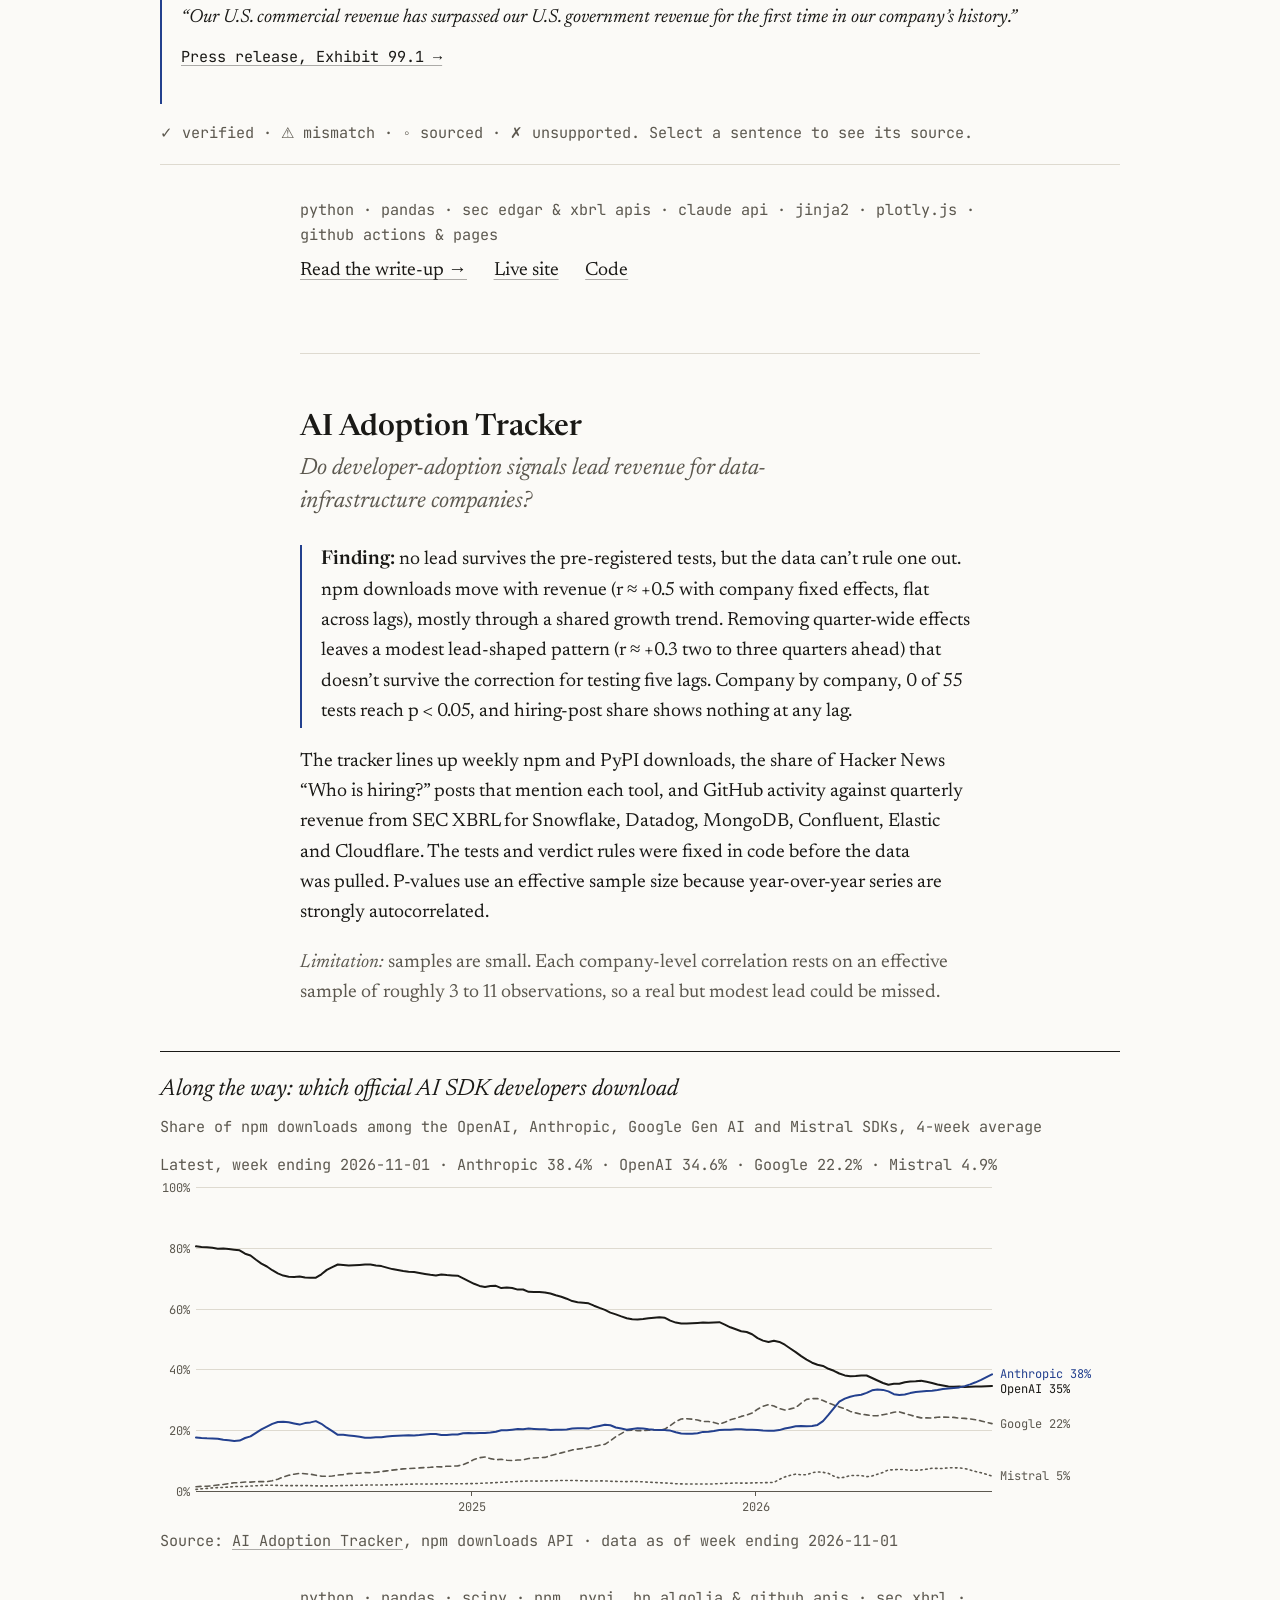
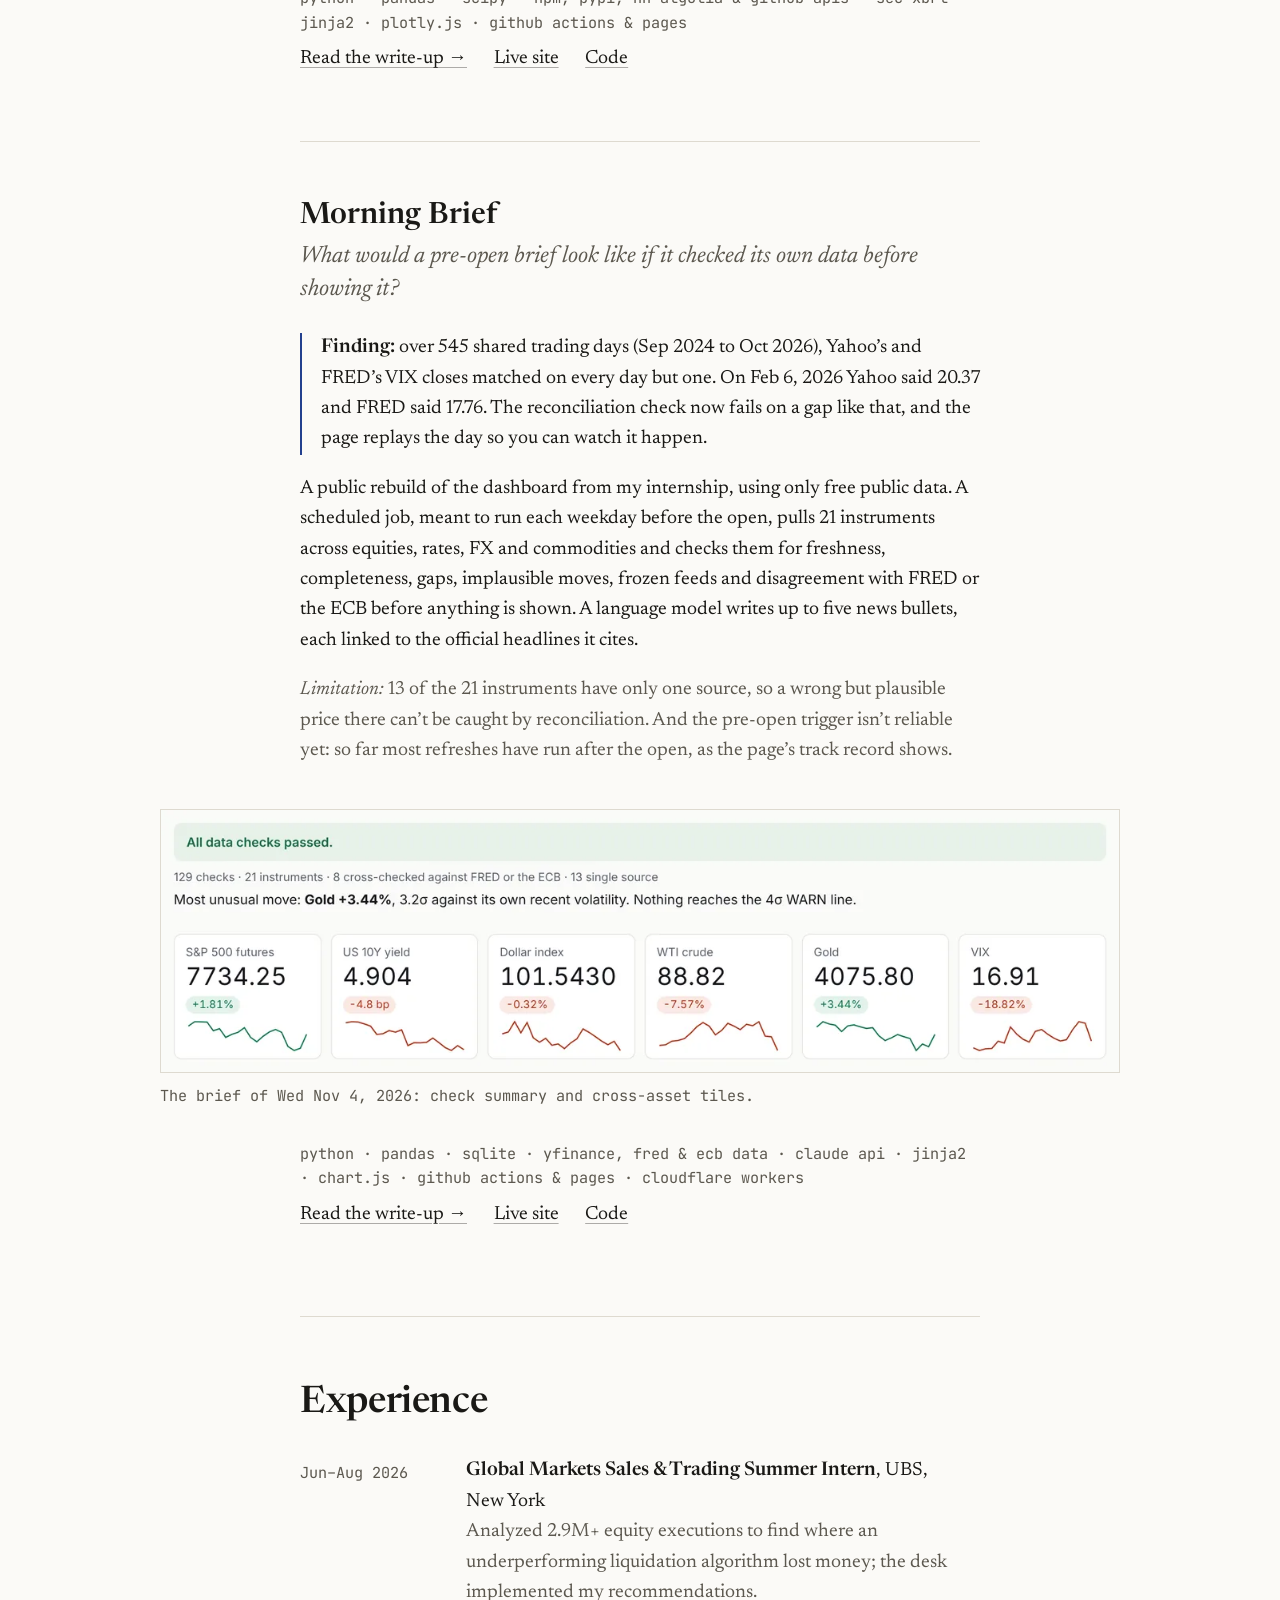
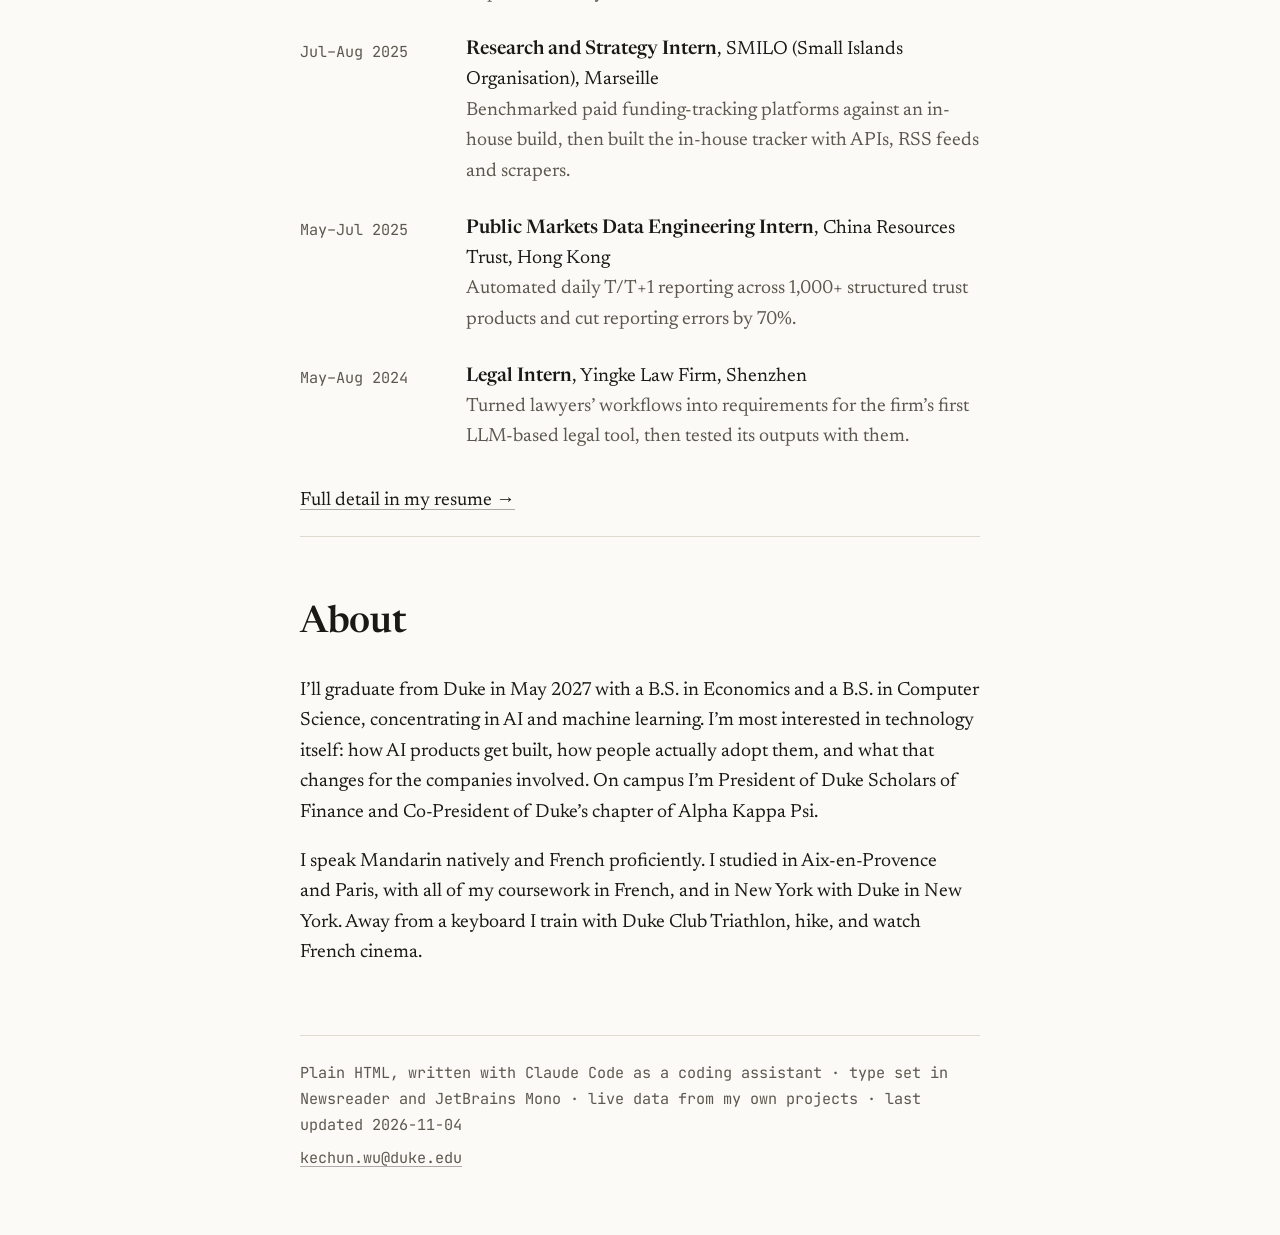
==== commit b143ae02: "Make project findings match the evidence; explain the demo's ✗; drop TODO comments - Earnings Desk: " ====
--- a/index.html
+++ b/index.html
@@ -48,12 +48,8 @@
     </button>
   </nav>
 
-  <!-- TODO(Kechun): optional photo. Add assets/img/kechun.webp (square, ~240px) and uncomment.
-  <img class="portrait" src="/assets/img/kechun.webp" width="120" height="120" alt="Kechun Wu">
-  -->
   <h1>Kechun Wu <span class="pron">(KUH-chwun)</span></h1>
 
-  <!-- TODO(Kechun): this intro is a plain draft. Rewrite it in your own voice. -->
   <p class="intro">I study economics and computer science at Duke. At UBS Global Markets this summer I built a pre-open market dashboard that 30+ traders and salespeople used before each open. Now I build research tools that check their own numbers before they show them.</p>
 
   <p class="contact">
@@ -77,7 +73,7 @@
   <article class="entry" id="earnings-desk">
     <h3>Earnings Desk</h3>
     <p class="question">How often can you trust an AI-written earnings note?</p>
-    <p class="finding"><strong>Finding:</strong> across 50 company-quarters and 1,001 claims, 99.6% of 734 numeric claims matched the SEC’s XBRL data. Quotes were weaker: 85.7% of 70 matched the press release word for word. The verifier caught all 1,957 errors I injected to test it.</p>
+    <p class="finding"><strong>Finding:</strong> across 50 company-quarters and 1,001 claims, 99.6% of 734 numeric claims checked out: 494 of 497 recomputed from the SEC’s XBRL data, and 237 figures with no XBRL equivalent (non-GAAP, guidance) found as stated in the cited press-release paragraph. Quotes were weaker: 85.7% of 70 matched the press release word for word. As a test of the verifier’s own logic, it caught all 1,957 errors injected into verified claims.</p>
     <p>A language model reads a company’s earnings release and writes a structured note in which every sentence is a claim tied to a source: an XBRL concept and period, or a numbered paragraph of the release. Then plain code, with no AI involved, checks each claim. Numbers are recomputed from XBRL, quotes must appear word for word, and every citation must point to a paragraph that exists and contains the claim’s figures.</p>
     <p class="limit"><em>Limitation:</em> it reads filings and press releases, not earnings-call transcripts, so anything said only on the call is out of reach.</p>
 
@@ -130,6 +126,7 @@
         <div class="panel" id="p-rpo" data-status="unsupported">
           <p class="panel-verdict">✗ Unsupported: the number isn’t in the cited source</p>
           <p>The note cites paragraph P19, which reports U.S. commercial remaining deal value of $6.517 billion. The figure $4.9 billion appears nowhere in it.</p>
+          <p>The fact itself is right: the 10-Q reports $4.9 billion at both June 30 and September 30. The citation is what fails, and a claim is only marked verified when its source supports it.</p>
           <p class="panel-src"><a href="https://www.sec.gov/Archives/edgar/data/1321655/000132165526000045/a2026q3ex991pressrelease.htm">Press release, Exhibit 99.1 →</a></p>
         </div>
       </div>
@@ -144,7 +141,7 @@
   <article class="entry" id="ai-adoption-tracker">
     <h3>AI Adoption Tracker</h3>
     <p class="question">Do developer-adoption signals lead revenue for data-infrastructure companies?</p>
-    <p class="finding"><strong>Finding:</strong> not detectably. npm downloads move with revenue (r ≈ +0.5 with company fixed effects) but just as strongly at lag zero as at any lead, which points to a shared growth trend rather than a leading indicator. Company by company, 0 of 55 pre-registered tests reach p &lt; 0.05, against about 2.8 expected by chance, and hiring-post share shows nothing at any lag.</p>
+    <p class="finding"><strong>Finding:</strong> no lead survives the pre-registered tests, but the data can’t rule one out. npm downloads move with revenue (r ≈ +0.5 with company fixed effects, flat across lags), mostly through a shared growth trend. Removing quarter-wide effects leaves a modest lead-shaped pattern (r ≈ +0.3 two to three quarters ahead) that doesn’t survive the correction for testing five lags. Company by company, 0 of 55 tests reach p &lt; 0.05, and hiring-post share shows nothing at any lag.</p>
     <p>The tracker lines up weekly npm and PyPI downloads, the share of Hacker News “Who is hiring?” posts that mention each tool, and GitHub activity against quarterly revenue from SEC XBRL for Snowflake, Datadog, MongoDB, Confluent, Elastic and Cloudflare. The tests and verdict rules were fixed in code before the data was pulled. P-values use an effective sample size because year-over-year series are strongly autocorrelated.</p>
     <p class="limit"><em>Limitation:</em> samples are small. Each company-level correlation rests on an effective sample of roughly 3 to 11 observations, so a real but modest lead could be missed.</p>
 
@@ -166,9 +163,9 @@
   <article class="entry" id="morning-brief">
     <h3>Morning Brief</h3>
     <p class="question">What would a pre-open brief look like if it checked its own data before showing it?</p>
-    <p class="finding"><strong>Finding:</strong> over about 500 shared trading days, Yahoo’s and FRED’s VIX closes matched on every day but one. On Feb 6, 2026 Yahoo said 20.37 and FRED said 17.76. The reconciliation check now fails on a gap like that, and the page replays the day so you can watch it happen.</p>
-    <p>A public rebuild of the dashboard from my internship, using only free public data. Each weekday before the open, a scheduled job pulls 21 instruments across equities, rates, FX and commodities and checks them for freshness, completeness, gaps, implausible moves, frozen feeds and disagreement with FRED or the ECB before anything is shown. A language model writes up to five news bullets, each linked to the official headlines it cites.</p>
-    <p class="limit"><em>Limitation:</em> 13 of the 21 instruments have only one source, so a wrong but plausible price there can’t be caught by reconciliation.</p>
+    <p class="finding"><strong>Finding:</strong> over 545 shared trading days (Sep 2024 to Oct 2026), Yahoo’s and FRED’s VIX closes matched on every day but one. On Feb 6, 2026 Yahoo said 20.37 and FRED said 17.76. The reconciliation check now fails on a gap like that, and the page replays the day so you can watch it happen.</p>
+    <p>A public rebuild of the dashboard from my internship, using only free public data. A scheduled job, meant to run each weekday before the open, pulls 21 instruments across equities, rates, FX and commodities and checks them for freshness, completeness, gaps, implausible moves, frozen feeds and disagreement with FRED or the ECB before anything is shown. A language model writes up to five news bullets, each linked to the official headlines it cites.</p>
+    <p class="limit"><em>Limitation:</em> 13 of the 21 instruments have only one source, so a wrong but plausible price there can’t be caught by reconciliation. And the pre-open trigger isn’t reliable yet: so far most refreshes have run after the open, as the page’s track record shows.</p>
 
     <figure class="breakout shot">
       <img src="/assets/img/morning-brief-checks-1200.webp" srcset="/assets/img/morning-brief-checks-1200.webp 1200w, /assets/img/morning-brief-checks.webp 2400w" sizes="(max-width: 992px) calc(100vw - 32px), 960px" width="1200" height="328" loading="lazy" decoding="async"
@@ -212,15 +209,13 @@
 <!-- ===================== ABOUT ===================== -->
 <section id="about" class="section">
   <h2>About</h2>
-  <!-- TODO(Kechun): these paragraphs are drawn from your earlier About text. Adjust the wording so it sounds like you. -->
   <p>I’ll graduate from Duke in May 2027 with a B.S. in Economics and a B.S. in Computer Science, concentrating in AI and machine learning. I’m most interested in technology itself: how AI products get built, how people actually adopt them, and what that changes for the companies involved. On campus I’m President of Duke Scholars of Finance and Co-President of Duke’s chapter of Alpha Kappa Psi.</p>
   <p>I speak Mandarin natively and French proficiently. I studied in Aix-en-Provence and Paris, with all of my coursework in French, and in New York with Duke in New York. Away from a keyboard I train with Duke Club Triathlon, hike, and watch French cinema.</p>
 </section>
 </main>
 
 <footer class="colophon">
-  <!-- TODO(Kechun): adjust the colophon wording if you like. -->
-  <p>Built by hand-editing HTML with help from Claude Code · type set in Newsreader and JetBrains Mono · live data from my own projects · last updated <time data-build>2026-11-04</time></p>
+  <p>Plain HTML, written with Claude Code as a coding assistant · type set in Newsreader and JetBrains Mono · live data from my own projects · last updated <time data-build>2026-11-04</time></p>
   <p><a href="mailto:kechun.wu@duke.edu">kechun.wu@duke.edu</a></p>
 </footer>
 
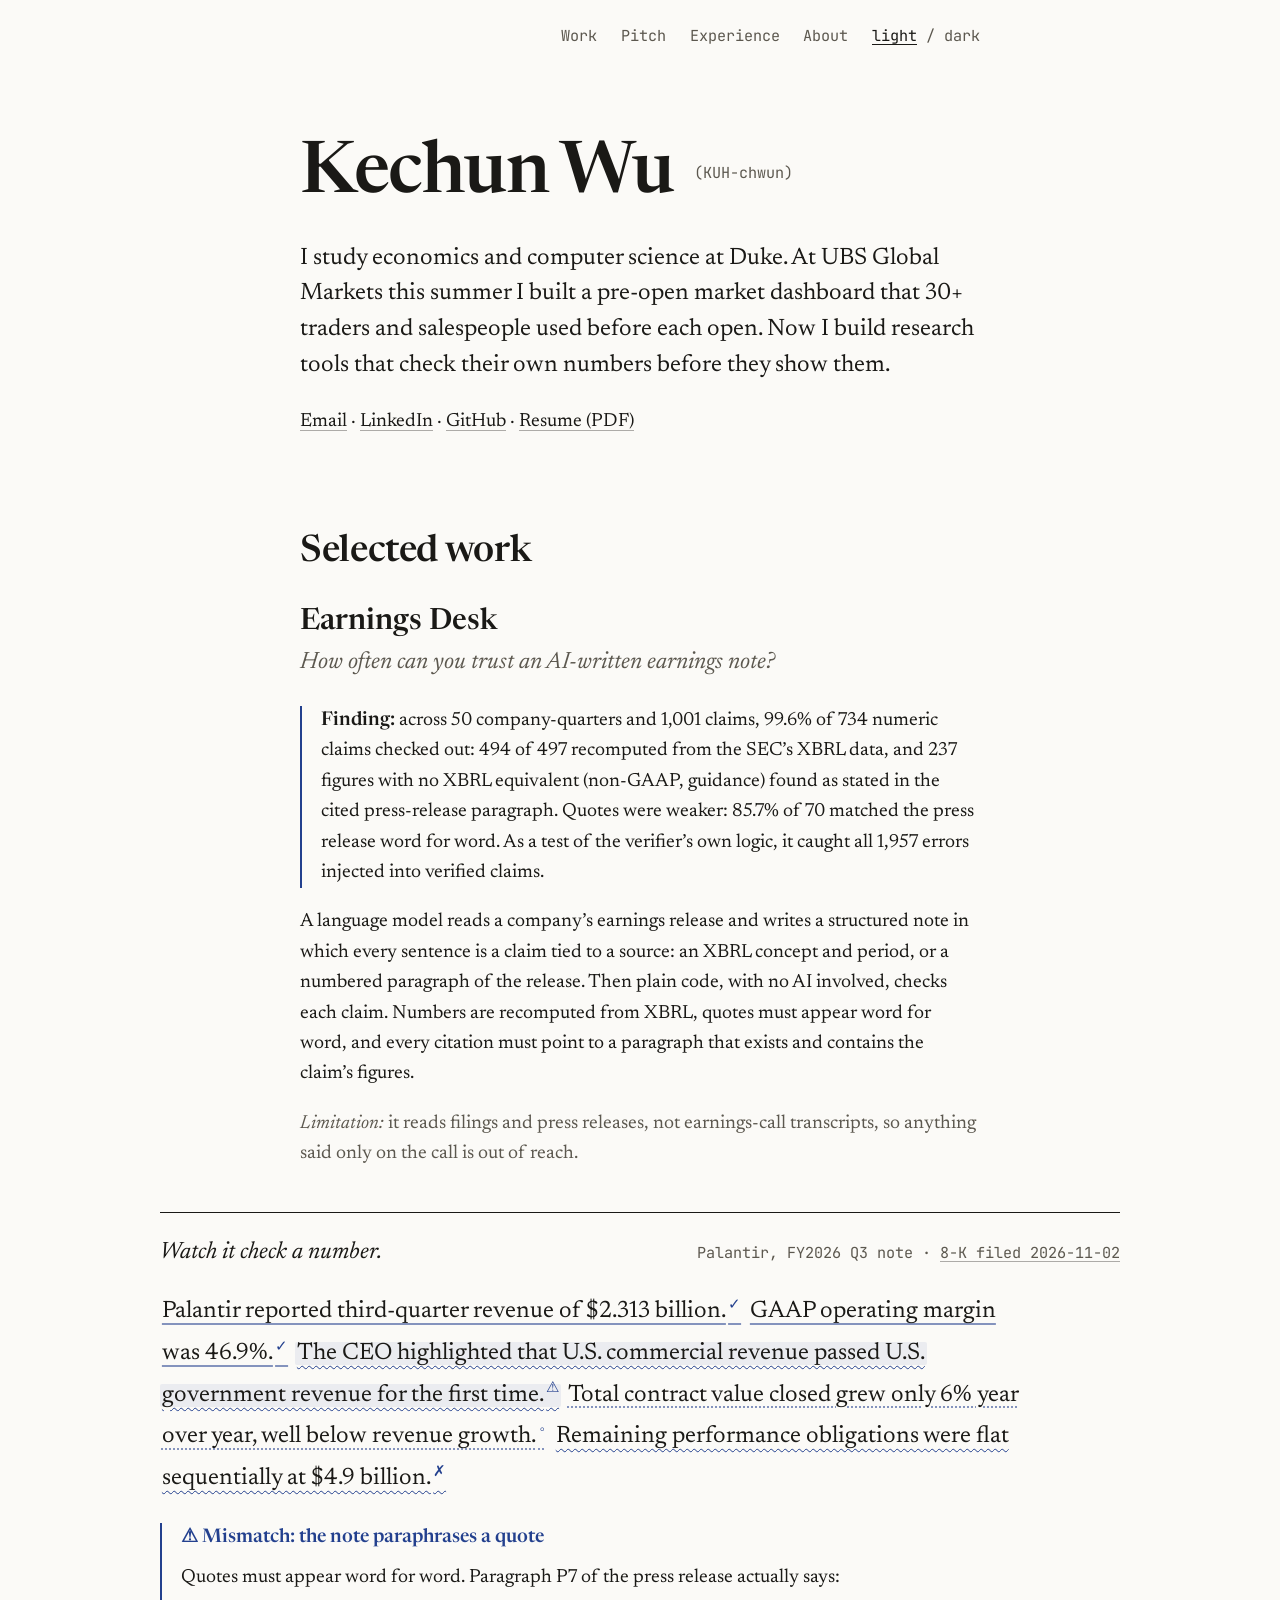
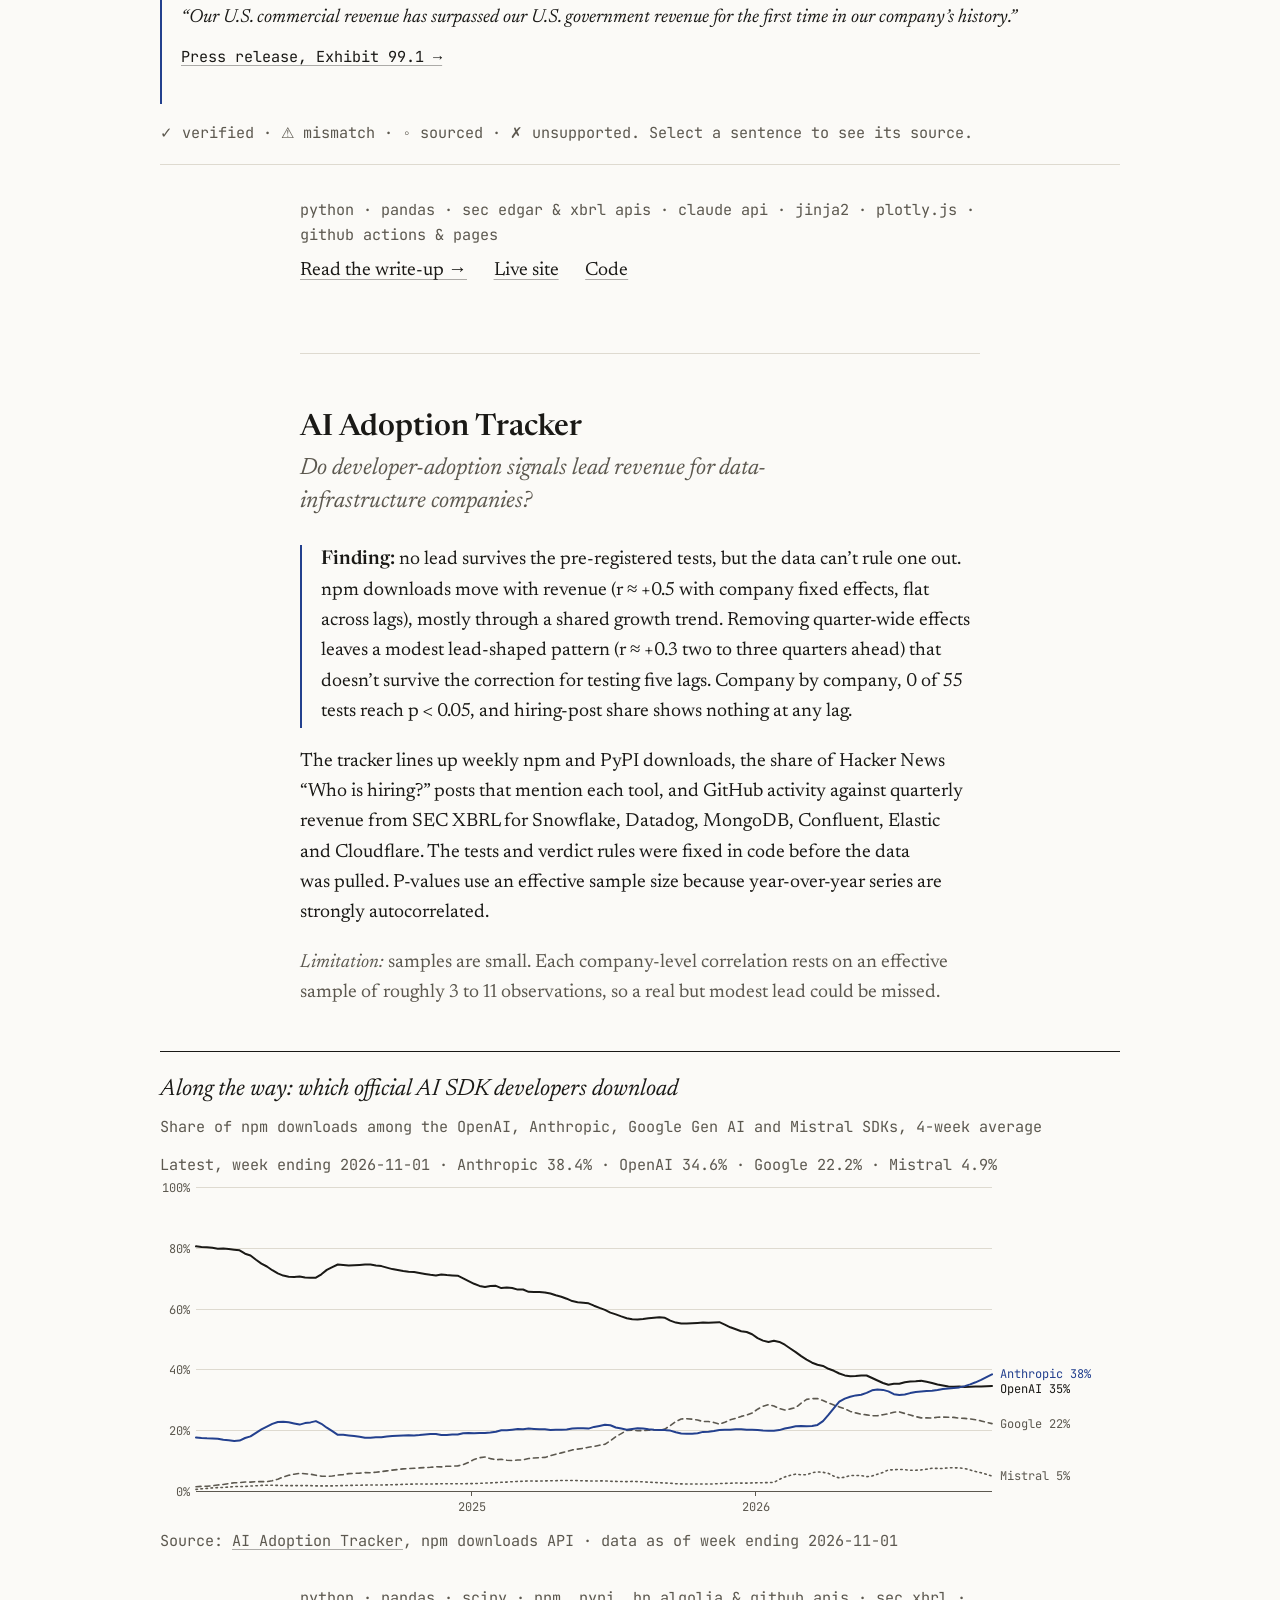
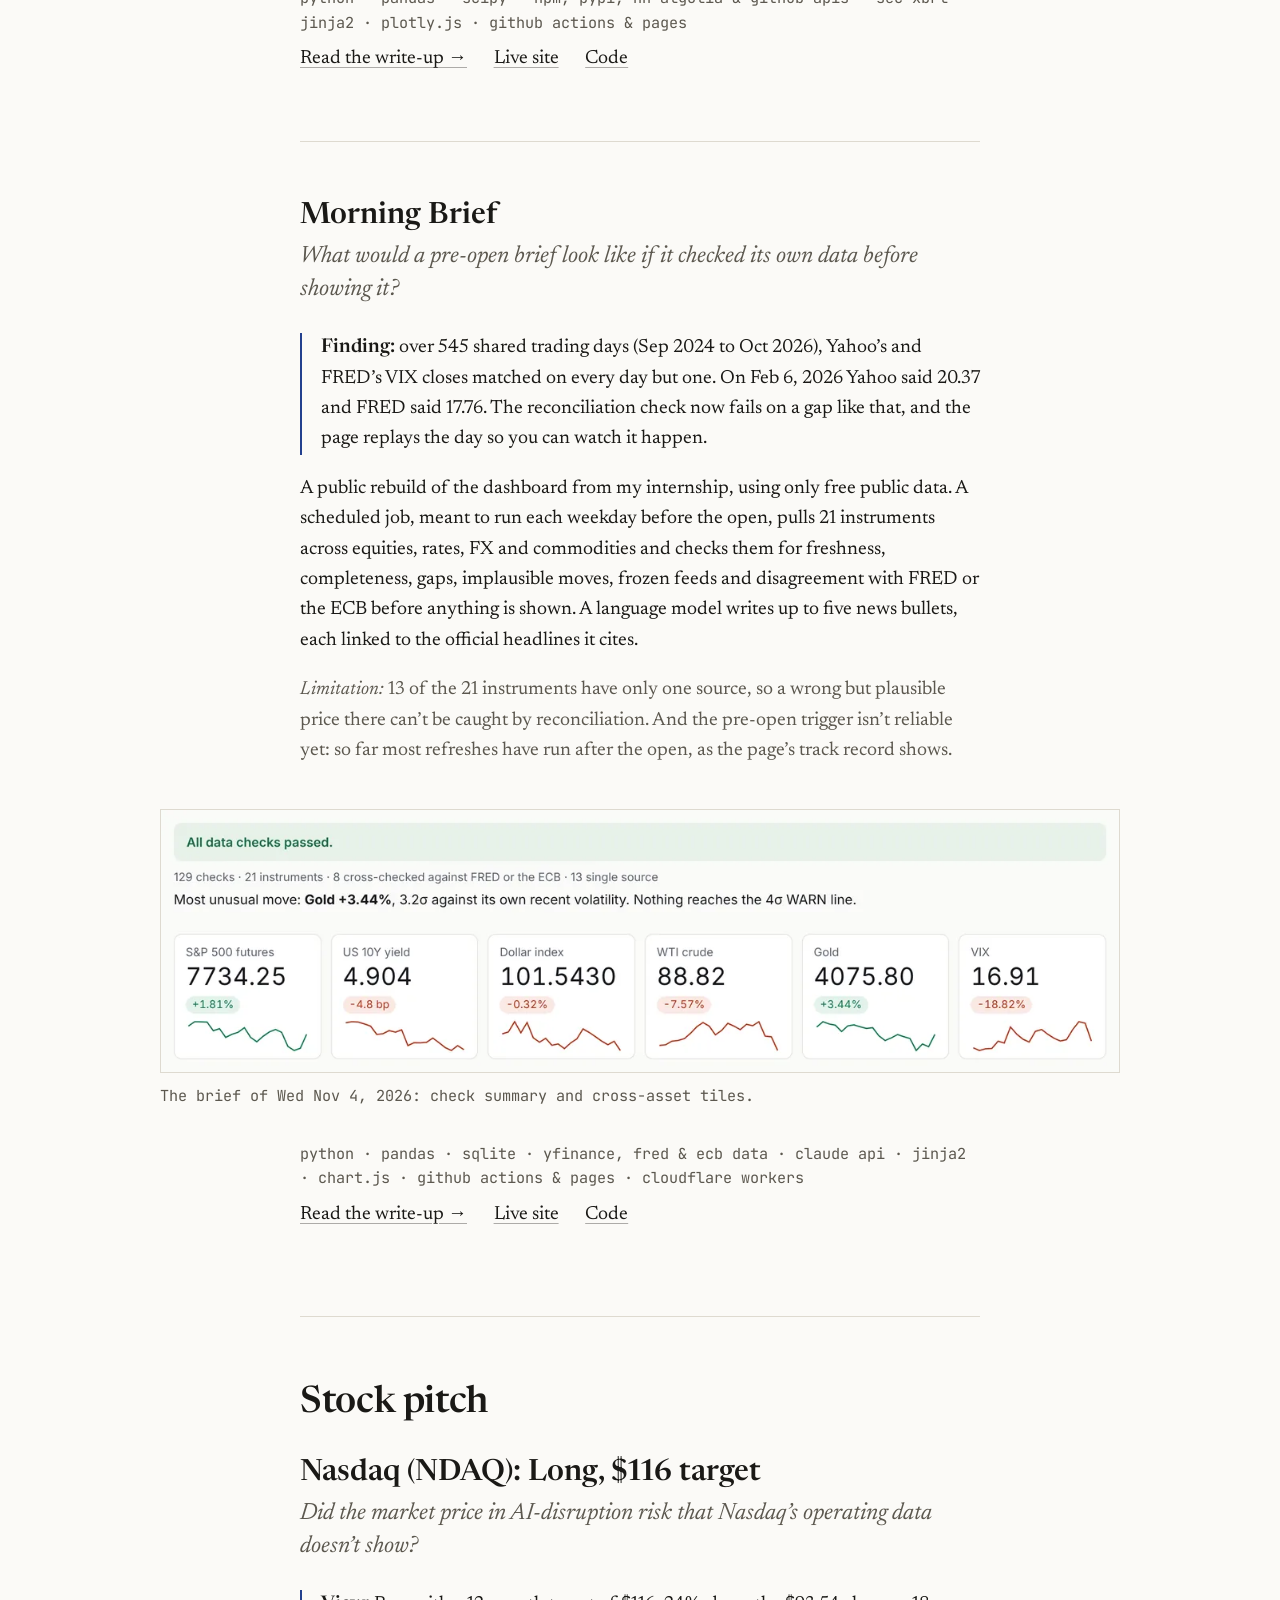
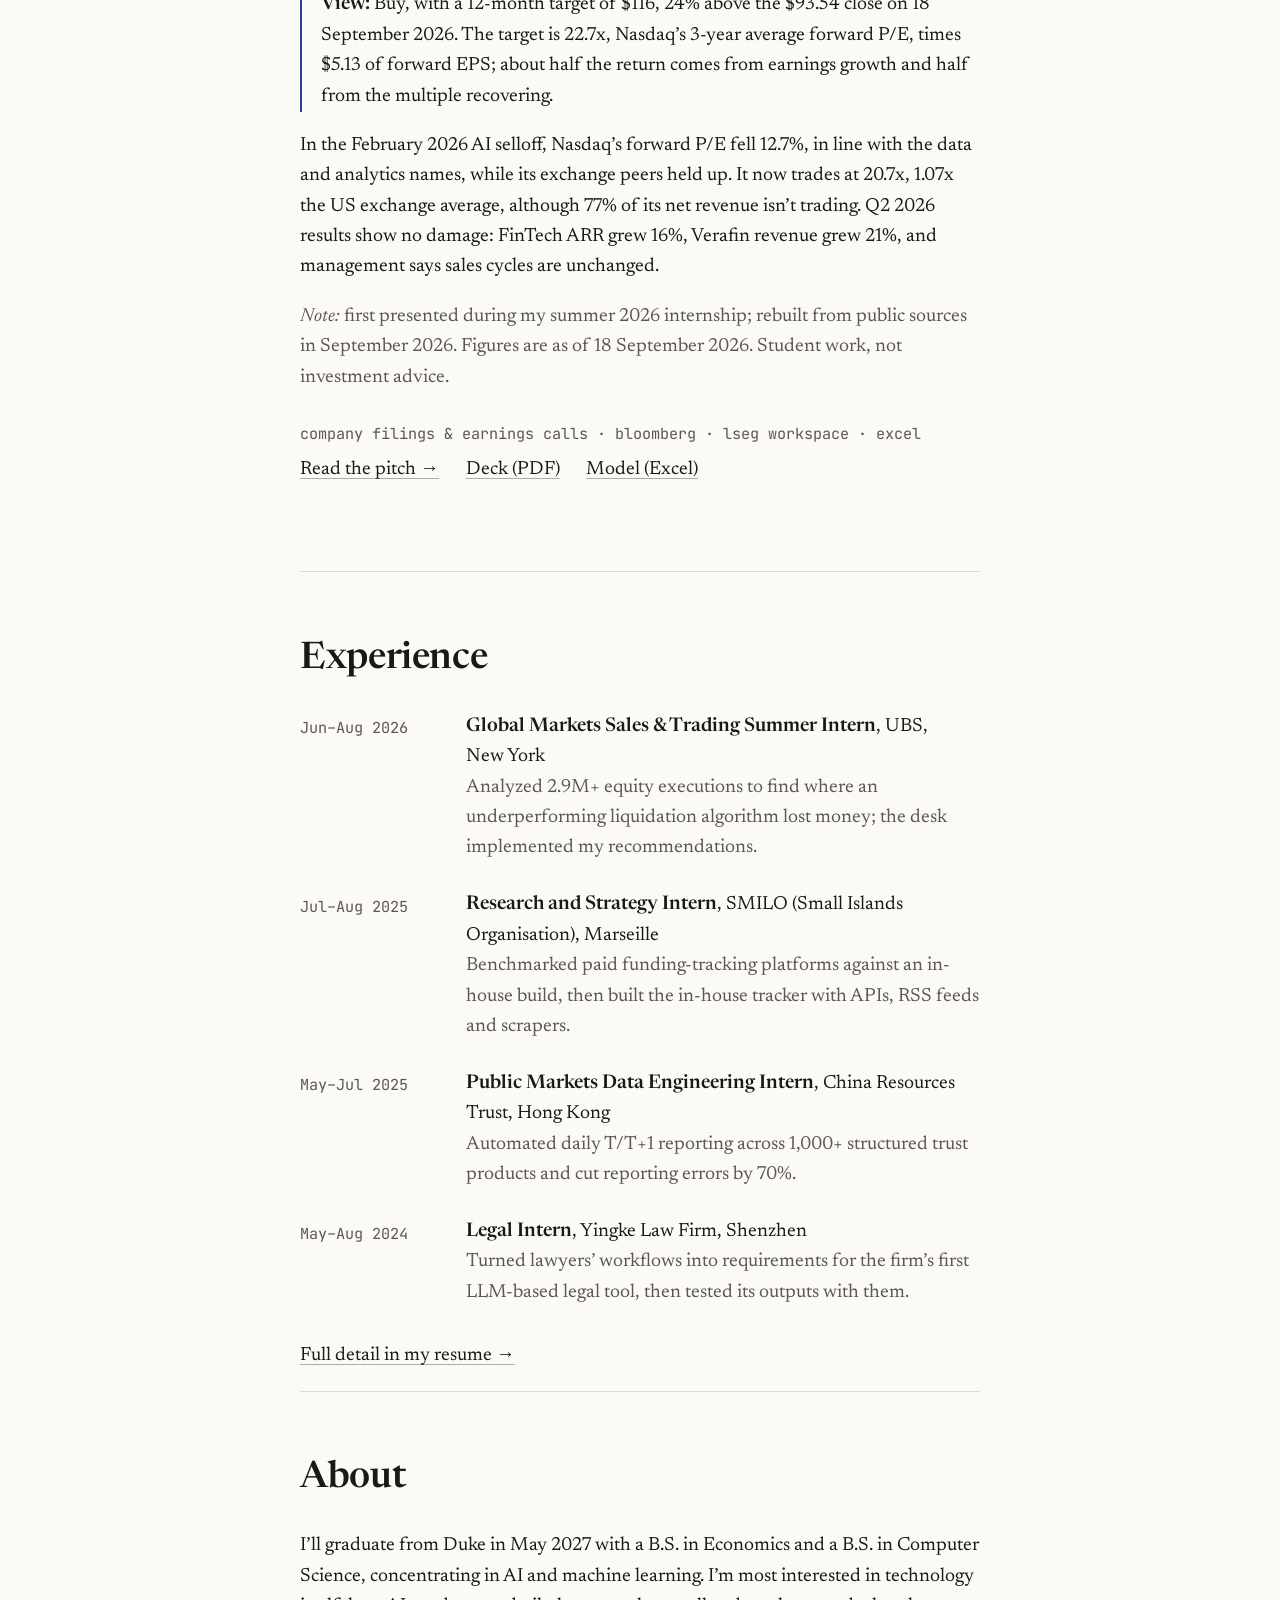
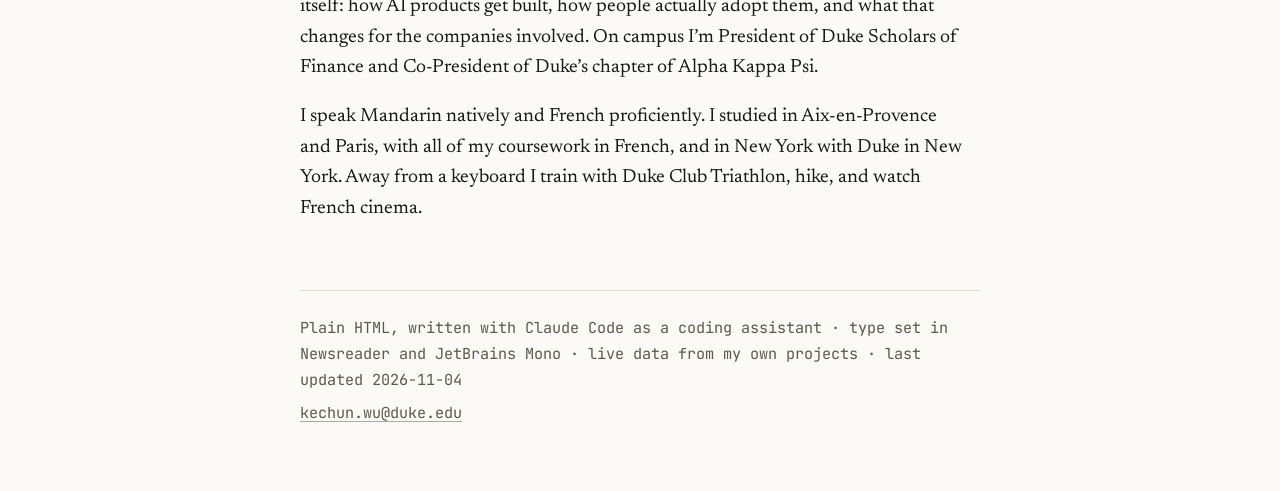
==== commit 81fe4d4b: "Add NDAQ stock pitch page and homepage entry New static page at /pitches/ndaq/ presenting the Nasdaq" ====
--- a/index.html
+++ b/index.html
@@ -41,6 +41,7 @@
 <header class="masthead">
   <nav class="topbar" aria-label="Site">
     <a href="#work">Work</a>
+    <a href="#pitch">Pitch</a>
     <a href="#experience">Experience</a>
     <a href="#about">About</a>
     <button type="button" class="theme-toggle" id="theme-toggle" aria-label="light / dark theme">
@@ -178,6 +179,21 @@
   </article>
 </section>
 
+<!-- ===================== STOCK PITCH ===================== -->
+<section id="pitch" class="section">
+  <h2>Stock pitch</h2>
+
+  <article class="entry" id="ndaq">
+    <h3>Nasdaq (NDAQ): Long, $116 target</h3>
+    <p class="question">Did the market price in AI-disruption risk that Nasdaq’s operating data doesn’t show?</p>
+    <p class="finding"><strong>View:</strong> Buy, with a 12-month target of $116, 24% above the $93.54 close on 18 September 2026.<span class="print-hide"> The target is 22.7x, Nasdaq’s 3-year average forward P/E, times $5.13 of forward EPS; about half the return comes from earnings growth and half from the multiple recovering.</span></p>
+    <p>In the February 2026 AI selloff, Nasdaq’s forward P/E fell 12.7%, in line with the data and analytics names, while its exchange peers held up. It now trades at 20.7x, 1.07x the US exchange average, although 77% of its net revenue isn’t trading. Q2 2026 results show no damage: FinTech ARR grew 16%, Verafin revenue grew 21%, and management says sales cycles are unchanged.</p>
+    <p class="limit"><em>Note:</em> first presented during my summer 2026 internship; rebuilt from public sources in September 2026. Figures are as of 18 September 2026. Student work, not investment advice.</p>
+    <p class="stack">company filings &amp; earnings calls · bloomberg · lseg workspace · excel</p>
+    <p class="links"><a href="/pitches/ndaq/">Read the pitch →</a> <a href="/pitches/ndaq/source/Kechun_Wu_NDAQ_Long.pdf">Deck (PDF)</a> <a href="/pitches/ndaq/source/Kechun_Wu_NDAQ_Model.xlsx">Model (Excel)</a></p>
+  </article>
+</section>
+
 <!-- ===================== EXPERIENCE ===================== -->
 <section id="experience" class="section">
   <h2>Experience</h2>
--- a/assets/site.css
+++ b/assets/site.css
@@ -203,6 +203,55 @@
 .colophon p { margin: 0 0 .4rem; }
 .colophon a { color: var(--muted); }
 .colophon a:hover { color: var(--accent); }
+
+/* ---------- Pitch pages (body.pitch) ---------- */
+.pitch h1 { font-size: clamp(1.953rem, 6vw, 2.441rem); }
+.pitch .topbar { margin-bottom: 3rem; }
+.pitch figure { margin-inline: 0; }
+.crumb { margin-bottom: .75rem; }
+.crumb a { color: var(--muted); }
+.pitch .asof { color: var(--ink); margin: 1rem 0 0; }
+.pitch .intro { margin: 1rem 0; }
+.provenance { margin: 0; }
+.pitch .section { padding-top: 2.75rem; }
+.pitch .section h3 { font-size: var(--step-1); margin: 2rem 0 .6rem; }
+.pitch .section h2 + h3 { margin-top: 0; }
+.plain { margin: 0 0 1rem; padding-left: 1.1rem; }
+.plain li { margin-bottom: .5rem; }
+.downloads { list-style: none; padding: 0; }
+.downloads .meta { margin-left: .4rem; }
+
+.table-wrap { overflow-x: auto; margin: 1.25rem 0 0; }
+.pitch table { width: 100%; border-collapse: collapse; border-top: 1px solid var(--ink); border-bottom: 1px solid var(--rule); }
+.pitch caption { text-align: left; padding-bottom: .4rem; }
+.pitch th, .pitch td { padding: .4rem .6rem .4rem 0; border-bottom: 1px solid var(--rule); vertical-align: top; text-align: left; }
+.pitch th { font-weight: 400; }
+.pitch thead th { font-family: var(--mono); font-size: var(--step--1); color: var(--muted); }
+.pitch td { font-family: var(--mono); font-size: var(--step--1); text-align: right; white-space: nowrap; padding-top: .55rem; }
+.pitch td:last-child, .pitch th:last-child { padding-right: 0; }
+.pitch table.num thead th:not(:first-child) { text-align: right; }
+.pitch tr.key th, .pitch tr.key td { font-weight: 600; }
+.pitch tr.total th, .pitch tr.total td { border-top: 1px solid var(--ink); }
+.pitch .desc { display: block; font-size: var(--step--1); color: var(--muted); line-height: 1.4; margin-top: .15rem; max-width: 22rem; }
+.table-note { margin: .5rem 0 1.25rem; }
+
+.risks { margin: 0 0 .5rem; }
+.risks dt { font-weight: 600; }
+.risks dd { margin: 0 0 .8rem; }
+
+.chart-svg text.grp { fill: var(--ink); font-style: italic; font-family: var(--serif); font-size: 14px; }
+.chart-svg text.name { fill: var(--ink); font-size: 13px; }
+.chart-svg text.val { font-size: 13px; }
+.chart-svg text.key { fill: var(--accent); font-weight: 500; }
+.chart-svg .bar { fill: var(--muted); }
+.chart-svg .bar.key { fill: var(--accent); }
+
+@media (max-width: 600px) {
+  .pitch .topbar { margin-bottom: 2rem; }
+  .pitch .desc { max-width: 14rem; }
+  .pitch th, .pitch td { padding-right: .4rem; }
+  .pitch td, .pitch thead th { font-size: .7rem; }
+}
 
 /* ---------- Motion ---------- */
 .reveal { opacity: 0; transform: translateY(8px); transition: opacity .2s ease, transform .2s ease; }
@@ -246,4 +295,26 @@
   .cv li { margin-bottom: .3rem; break-inside: avoid; grid-template-columns: 6.5rem minmax(0, 1fr); }
   .reveal { opacity: 1 !important; transform: none !important; }
   a { text-decoration: none; }
-}
+
+  /* Homepage pitch entry: one line plus the page link, so the summary stays on one page. */
+  #pitch h2 { display: none; }
+  #pitch .print-hide, #ndaq .links a + a, #ndaq .question { display: none; }
+  #pitch { padding-top: 0 !important; margin-top: 0 !important; }
+
+  /* Pitch pages print in full, not as the one-page summary above. */
+  .pitch .crumb { display: none; }
+  .pitch figure, .pitch .colophon { display: block !important; }
+  .pitch .colophon { margin-top: 1rem; padding: .5rem 0 0; border-top: 1px solid var(--rule); }
+  .pitch .colophon p + p { display: none; }
+  .pitch .section { padding-top: .8rem; margin-top: .6rem; border-top: 1px solid var(--rule); }
+  .pitch h1 { font-size: 1.8rem; }
+  .pitch h2 { font-size: 1.25rem; margin-bottom: .4rem; }
+  .pitch .section h3 { display: block; font-size: 1.05rem; margin: .8rem 0 .3rem; }
+  .pitch figure { break-inside: avoid; margin: .6rem 0; max-width: 15cm; }
+  .pitch .chart-svg .bar { fill: #aaa; }
+  .pitch .chart-svg .bar.key { fill: #000; }
+  .pitch .table-wrap, .pitch tr, .pitch dt, .pitch dd { break-inside: avoid; }
+  .pitch h2, .pitch h3 { break-after: avoid; }
+  .pitch .table-wrap { overflow: visible; }
+  .pitch .downloads a[href^="/"]::after { content: " (kechunwu.github.io" attr(href) ")"; font-family: var(--mono); font-size: .8em; }
+}
